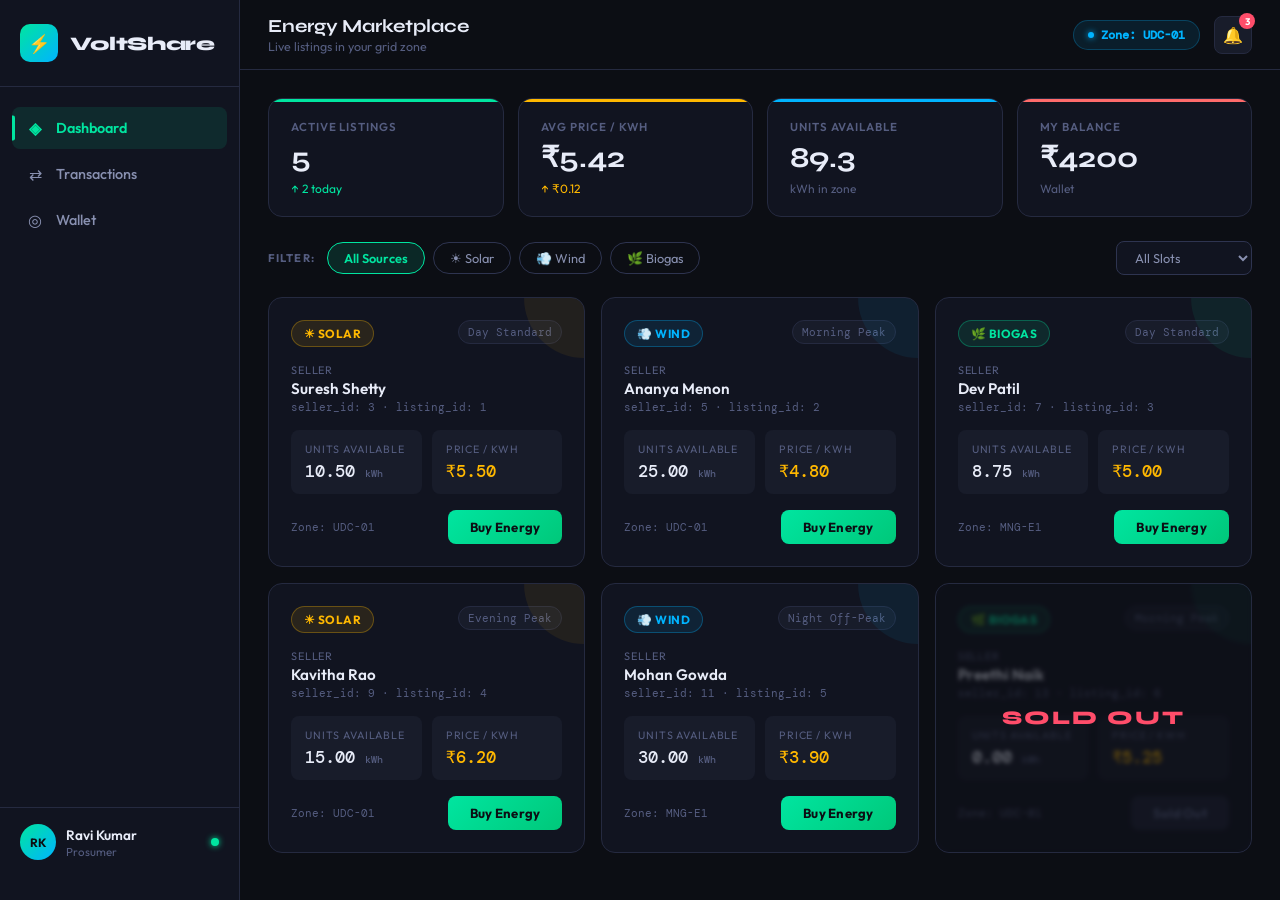
==== index.html @ 27efc0b1 "Add files via upload" ====
<!DOCTYPE html>
<html lang="en">
<head>
  <meta charset="UTF-8" />
  <meta name="viewport" content="width=device-width, initial-scale=1.0"/>
  <title>VoltShare — P2P Energy Trading</title>
  <link rel="stylesheet" href="style.css"/>
  <link rel="preconnect" href="https://fonts.googleapis.com">
  <link href="https://fonts.googleapis.com/css2?family=Syne:wght@400;600;700;800&family=DM+Mono:wght@400;500&family=Outfit:wght@300;400;500;600&display=swap" rel="stylesheet">
</head>
<body>

  <!-- ░░ SIDEBAR ░░ -->
  <aside class="sidebar" id="sidebar">
    <div class="sidebar-brand">
      <div class="brand-icon">⚡</div>
      <span class="brand-name">VoltShare</span>
    </div>

    <nav class="sidebar-nav">
      <a href="#" class="nav-item active" data-page="dashboard">
        <span class="nav-icon">◈</span>
        <span>Dashboard</span>
      </a>
      <a href="#" class="nav-item" data-page="transactions">
        <span class="nav-icon">⇄</span>
        <span>Transactions</span>
      </a>
      <a href="#" class="nav-item" data-page="wallet">
        <span class="nav-icon">◎</span>
        <span>Wallet</span>
      </a>
    </nav>

    <div class="sidebar-user">
      <div class="user-avatar">RK</div>
      <div class="user-info">
        <div class="user-name">Ravi Kumar</div>
        <div class="user-role">Prosumer</div>
      </div>
      <div class="user-status-dot"></div>
    </div>
  </aside>

  <!-- ░░ MAIN ░░ -->
  <main class="main-content">

    <!-- ── TOPBAR ── -->
    <header class="topbar">
      <div class="topbar-left">
        <span class="page-title" id="page-title">Energy Marketplace</span>
        <span class="page-sub" id="page-sub">Live listings in your grid zone</span>
      </div>
      <div class="topbar-right">
        <div class="zone-badge">
          <span class="zone-dot"></span>
          Zone: UDC-01
        </div>
        <div class="notif-btn" id="notifBtn">
          <span>🔔</span>
          <span class="notif-count">3</span>
        </div>
      </div>
    </header>

    <!-- ══════════════════════════════════ -->
    <!-- PAGE: DASHBOARD                   -->
    <!-- ══════════════════════════════════ -->
    <section class="page active" id="page-dashboard">

      <!-- Stats Row -->
      <div class="stats-row">
        <div class="stat-card" style="--accent:#00e5a0">
          <div class="stat-label">Active Listings</div>
          <div class="stat-value" id="stat-listings">6</div>
          <div class="stat-trend up">↑ 2 today</div>
        </div>
        <div class="stat-card" style="--accent:#ffb800">
          <div class="stat-label">Avg Price / kWh</div>
          <div class="stat-value">₹5.42</div>
          <div class="stat-trend up">↑ ₹0.12</div>
        </div>
        <div class="stat-card" style="--accent:#00b4ff">
          <div class="stat-label">Units Available</div>
          <div class="stat-value" id="stat-units">0</div>
          <div class="stat-trend">kWh in zone</div>
        </div>
        <div class="stat-card" style="--accent:#ff6b6b">
          <div class="stat-label">My Balance</div>
          <div class="stat-value">₹4,200</div>
          <div class="stat-trend">Wallet</div>
        </div>
      </div>

      <!-- Filter Bar -->
      <div class="filter-bar">
        <div class="filter-label">FILTER:</div>
        <button class="filter-btn active" data-filter="all">All Sources</button>
        <button class="filter-btn" data-filter="solar">☀ Solar</button>
        <button class="filter-btn" data-filter="wind">💨 Wind</button>
        <button class="filter-btn" data-filter="biogas">🌿 Biogas</button>
        <div class="filter-sep"></div>
        <select class="filter-select" id="slotFilter">
          <option value="all">All Slots</option>
          <option value="Morning Peak">Morning Peak</option>
          <option value="Day Standard">Day Standard</option>
          <option value="Evening Peak">Evening Peak</option>
          <option value="Night Off-Peak">Night Off-Peak</option>
        </select>
      </div>

      <!-- Listings Grid -->
      <div class="listings-grid" id="listingsGrid">
        <!-- Populated by JS -->
      </div>

    </section>

    <!-- ══════════════════════════════════ -->
    <!-- PAGE: TRANSACTIONS                -->
    <!-- ══════════════════════════════════ -->
    <section class="page" id="page-transactions">

      <div class="tx-summary-row">
        <div class="tx-summary-card green">
          <div class="tx-s-label">Total Purchased</div>
          <div class="tx-s-value">₹2,840</div>
        </div>
        <div class="tx-summary-card blue">
          <div class="tx-s-label">Total Sold</div>
          <div class="tx-s-value">₹1,560</div>
        </div>
        <div class="tx-summary-card orange">
          <div class="tx-s-label">Trades This Month</div>
          <div class="tx-s-value">14</div>
        </div>
      </div>

      <div class="table-header-row">
        <h2 class="section-title">Transaction History</h2>
        <button class="export-btn" onclick="exportCSV()">↓ Export CSV</button>
      </div>

      <div class="table-wrapper">
        <table class="tx-table" id="txTable">
          <thead>
            <tr>
              <th>Tx ID</th>
              <th>Buyer</th>
              <th>Seller</th>
              <th>Units (kWh)</th>
              <th>Amount (₹)</th>
              <th>Platform Fee</th>
              <th>Status</th>
              <th>Date</th>
            </tr>
          </thead>
          <tbody id="txBody">
            <!-- JS populated -->
          </tbody>
        </table>
      </div>

    </section>

    <!-- ══════════════════════════════════ -->
    <!-- PAGE: WALLET                      -->
    <!-- ══════════════════════════════════ -->
    <section class="page" id="page-wallet">

      <div class="wallet-layout">

        <!-- Left: Balance Card -->
        <div class="wallet-left">
          <div class="wallet-card">
            <div class="wallet-card-label">WALLET BALANCE</div>
            <div class="wallet-balance" id="walletBalance">₹4,200.00</div>
            <div class="wallet-currency">Indian Rupee · INR</div>
            <div class="wallet-id">Wallet #W-1001 · user_id: 1</div>
            <div class="wallet-actions">
              <button class="wallet-btn primary" onclick="openRecharge()">+ Add Money</button>
              <button class="wallet-btn secondary" onclick="showWithdraw()">↑ Withdraw</button>
            </div>
          </div>

          <div class="wallet-stats-mini">
            <div class="wstat">
              <div class="wstat-label">Total Spent</div>
              <div class="wstat-val red">- ₹2,840</div>
            </div>
            <div class="wstat">
              <div class="wstat-label">Total Earned</div>
              <div class="wstat-val green">+ ₹1,560</div>
            </div>
            <div class="wstat">
              <div class="wstat-label">Refunds</div>
              <div class="wstat-val">+ ₹120</div>
            </div>
          </div>
        </div>

        <!-- Right: Recharge History -->
        <div class="wallet-right">
          <h2 class="section-title">Recharge History</h2>
          <div class="recharge-list" id="rechargeList">
            <!-- JS populated -->
          </div>
        </div>

      </div>

    </section>

  </main>

  <!-- ░░ MODAL: BUY ENERGY ░░ -->
  <div class="modal-overlay" id="buyModal">
    <div class="modal-box">
      <div class="modal-header">
        <span class="modal-title">Confirm Purchase</span>
        <button class="modal-close" onclick="closeModal('buyModal')">✕</button>
      </div>
      <div class="modal-body" id="modalBody">
        <!-- JS populated -->
      </div>
      <div class="modal-footer">
        <button class="modal-btn cancel" onclick="closeModal('buyModal')">Cancel</button>
        <button class="modal-btn confirm" id="confirmBuyBtn">Confirm Buy</button>
      </div>
    </div>
  </div>

  <!-- ░░ MODAL: RECHARGE ░░ -->
  <div class="modal-overlay" id="rechargeModal">
    <div class="modal-box">
      <div class="modal-header">
        <span class="modal-title">Add Money to Wallet</span>
        <button class="modal-close" onclick="closeModal('rechargeModal')">✕</button>
      </div>
      <div class="modal-body">
        <div class="form-group">
          <label class="form-label">Amount (₹)</label>
          <input type="number" class="form-input" id="rechargeAmount" placeholder="e.g. 500" min="50" max="50000"/>
        </div>
        <div class="form-group">
          <label class="form-label">Payment Method</label>
          <div class="method-options">
            <label class="method-opt active">
              <input type="radio" name="method" value="upi" checked> UPI
            </label>
            <label class="method-opt">
              <input type="radio" name="method" value="card"> Card
            </label>
            <label class="method-opt">
              <input type="radio" name="method" value="netbanking"> Net Banking
            </label>
          </div>
        </div>
        <div class="quick-amounts">
          <span class="quick-label">Quick:</span>
          <button class="qa-btn" onclick="setAmount(200)">₹200</button>
          <button class="qa-btn" onclick="setAmount(500)">₹500</button>
          <button class="qa-btn" onclick="setAmount(1000)">₹1000</button>
          <button class="qa-btn" onclick="setAmount(2000)">₹2000</button>
        </div>
      </div>
      <div class="modal-footer">
        <button class="modal-btn cancel" onclick="closeModal('rechargeModal')">Cancel</button>
        <button class="modal-btn confirm" onclick="processRecharge()">Add Money</button>
      </div>
    </div>
  </div>

  <!-- ░░ TOAST ░░ -->
  <div class="toast" id="toast"></div>

  <script src="script.js"></script>
</body>
</html>
---- style.css ----
/* ═══════════════════════════════════════════════════
   VOLTSHARE — P2P ENERGY TRADING
   Aesthetic: Industrial-Tech Dark with Electric Accents
   Fonts: Syne (headings) · Outfit (body) · DM Mono (data)
═══════════════════════════════════════════════════ */

/* ── Reset & Variables ──────────────────────────── */
*, *::before, *::after { margin: 0; padding: 0; box-sizing: border-box; }

:root {
  --bg:         #0c0e14;
  --bg2:        #111420;
  --bg3:        #181c2a;
  --bg4:        #1e2235;
  --border:     #252a40;
  --border2:    #2e3450;

  --text:       #e8ecf8;
  --text2:      #8890b0;
  --text3:      #555d80;

  --accent:     #00e5a0;
  --accent2:    #00b4ff;
  --accent3:    #ffb800;
  --red:        #ff4d6a;
  --green:      #00e5a0;
  --orange:     #ffb800;
  --blue:       #00b4ff;

  --sidebar-w:  240px;
  --topbar-h:   70px;
  --radius:     14px;
  --radius-sm:  8px;
  --shadow:     0 4px 24px rgba(0,0,0,0.4);
  --shadow-lg:  0 12px 48px rgba(0,0,0,0.6);

  --font-head:  'Syne', sans-serif;
  --font-body:  'Outfit', sans-serif;
  --font-mono:  'DM Mono', monospace;
}

html { font-size: 16px; }
body {
  background: var(--bg);
  color: var(--text);
  font-family: var(--font-body);
  display: flex;
  min-height: 100vh;
  overflow-x: hidden;
}

/* ── Scrollbar ───────────────────────────────────── */
::-webkit-scrollbar { width: 6px; }
::-webkit-scrollbar-track { background: var(--bg2); }
::-webkit-scrollbar-thumb { background: var(--border2); border-radius: 99px; }

/* ══════════════════════════════════════════════════
   SIDEBAR
══════════════════════════════════════════════════ */
.sidebar {
  width: var(--sidebar-w);
  min-height: 100vh;
  background: var(--bg2);
  border-right: 1px solid var(--border);
  display: flex;
  flex-direction: column;
  padding: 24px 0;
  position: fixed;
  left: 0; top: 0;
  z-index: 100;
  transition: transform .3s ease;
}

.sidebar-brand {
  display: flex;
  align-items: center;
  gap: 12px;
  padding: 0 20px 24px;
  border-bottom: 1px solid var(--border);
}
.brand-icon {
  width: 38px; height: 38px;
  background: linear-gradient(135deg, #00e5a0, #00b4ff);
  border-radius: 10px;
  display: flex; align-items: center; justify-content: center;
  font-size: 18px;
}
.brand-name {
  font-family: var(--font-head);
  font-weight: 800;
  font-size: 1.2rem;
  letter-spacing: -0.02em;
  color: var(--text);
}

.sidebar-nav {
  flex: 1;
  padding: 20px 12px;
  display: flex;
  flex-direction: column;
  gap: 4px;
}

.nav-item {
  display: flex;
  align-items: center;
  gap: 12px;
  padding: 11px 14px;
  border-radius: var(--radius-sm);
  color: var(--text2);
  text-decoration: none;
  font-size: 0.9rem;
  font-weight: 500;
  transition: all .2s ease;
  position: relative;
}
.nav-item:hover {
  background: var(--bg3);
  color: var(--text);
}
.nav-item.active {
  background: rgba(0,229,160,0.1);
  color: var(--accent);
  font-weight: 600;
}
.nav-item.active::before {
  content: '';
  position: absolute;
  left: 0; top: 50%;
  transform: translateY(-50%);
  width: 3px; height: 60%;
  background: var(--accent);
  border-radius: 0 2px 2px 0;
}
.nav-icon { font-size: 1rem; width: 18px; text-align: center; }

.sidebar-user {
  display: flex;
  align-items: center;
  gap: 10px;
  padding: 16px 20px;
  border-top: 1px solid var(--border);
  margin-top: auto;
  position: relative;
}
.user-avatar {
  width: 36px; height: 36px;
  background: linear-gradient(135deg, #00e5a0, #00b4ff);
  border-radius: 50%;
  display: flex; align-items: center; justify-content: center;
  font-size: 0.75rem;
  font-weight: 700;
  color: #0c0e14;
  flex-shrink: 0;
}
.user-name { font-size: 0.85rem; font-weight: 600; }
.user-role { font-size: 0.72rem; color: var(--text3); }
.user-status-dot {
  width: 8px; height: 8px;
  background: var(--accent);
  border-radius: 50%;
  position: absolute;
  right: 20px;
  box-shadow: 0 0 6px var(--accent);
  animation: pulse 2s infinite;
}
@keyframes pulse {
  0%,100% { opacity: 1; }
  50% { opacity: 0.5; }
}

/* ══════════════════════════════════════════════════
   MAIN CONTENT
══════════════════════════════════════════════════ */
.main-content {
  margin-left: var(--sidebar-w);
  flex: 1;
  display: flex;
  flex-direction: column;
  min-height: 100vh;
  overflow: hidden;
}

/* ── Topbar ───────────────────────────────────────── */
.topbar {
  height: var(--topbar-h);
  display: flex;
  align-items: center;
  justify-content: space-between;
  padding: 0 28px;
  border-bottom: 1px solid var(--border);
  background: var(--bg);
  position: sticky;
  top: 0;
  z-index: 50;
}
.topbar-left { display: flex; flex-direction: column; gap: 2px; }
.page-title {
  font-family: var(--font-head);
  font-size: 1.15rem;
  font-weight: 700;
  color: var(--text);
}
.page-sub { font-size: 0.78rem; color: var(--text3); }

.topbar-right { display: flex; align-items: center; gap: 14px; }

.zone-badge {
  display: flex; align-items: center; gap: 7px;
  background: rgba(0,180,255,0.1);
  border: 1px solid rgba(0,180,255,0.25);
  color: var(--blue);
  padding: 6px 14px;
  border-radius: 99px;
  font-size: 0.78rem;
  font-weight: 600;
  font-family: var(--font-mono);
}
.zone-dot {
  width: 6px; height: 6px;
  border-radius: 50%;
  background: var(--blue);
  box-shadow: 0 0 6px var(--blue);
}
.notif-btn {
  position: relative;
  width: 38px; height: 38px;
  background: var(--bg3);
  border: 1px solid var(--border);
  border-radius: var(--radius-sm);
  display: flex; align-items: center; justify-content: center;
  cursor: pointer;
  font-size: 1rem;
  transition: background .2s;
}
.notif-btn:hover { background: var(--bg4); }
.notif-count {
  position: absolute;
  top: -4px; right: -4px;
  width: 16px; height: 16px;
  background: var(--red);
  border-radius: 50%;
  font-size: 0.6rem;
  display: flex; align-items: center; justify-content: center;
  font-weight: 700;
  color: white;
}

/* ── Pages ───────────────────────────────────────── */
.page { display: none; padding: 28px; animation: fadeUp .35s ease; }
.page.active { display: block; }

@keyframes fadeUp {
  from { opacity: 0; transform: translateY(16px); }
  to   { opacity: 1; transform: translateY(0); }
}

/* ══════════════════════════════════════════════════
   DASHBOARD PAGE
══════════════════════════════════════════════════ */

/* ── Stats Row ──────────────────────────────────── */
.stats-row {
  display: grid;
  grid-template-columns: repeat(4, 1fr);
  gap: 14px;
  margin-bottom: 24px;
}
.stat-card {
  background: var(--bg2);
  border: 1px solid var(--border);
  border-radius: var(--radius);
  padding: 20px 22px;
  position: relative;
  overflow: hidden;
  transition: transform .2s, border-color .2s;
}
.stat-card:hover { transform: translateY(-2px); border-color: var(--accent); }
.stat-card::before {
  content: '';
  position: absolute;
  top: 0; left: 0;
  width: 100%; height: 3px;
  background: var(--accent);
}
.stat-label {
  font-size: 0.72rem;
  font-weight: 600;
  letter-spacing: 0.08em;
  text-transform: uppercase;
  color: var(--text3);
  margin-bottom: 10px;
}
.stat-value {
  font-family: var(--font-head);
  font-size: 1.8rem;
  font-weight: 700;
  color: var(--text);
  line-height: 1;
  margin-bottom: 8px;
}
.stat-trend {
  font-size: 0.75rem;
  color: var(--text3);
}
.stat-trend.up { color: var(--accent); }

/* ── Filter Bar ─────────────────────────────────── */
.filter-bar {
  display: flex;
  align-items: center;
  gap: 8px;
  margin-bottom: 22px;
  flex-wrap: wrap;
}
.filter-label {
  font-size: 0.7rem;
  font-weight: 700;
  letter-spacing: 0.1em;
  color: var(--text3);
  margin-right: 4px;
}
.filter-btn {
  padding: 7px 16px;
  border-radius: 99px;
  border: 1px solid var(--border2);
  background: transparent;
  color: var(--text2);
  font-size: 0.8rem;
  font-family: var(--font-body);
  cursor: pointer;
  transition: all .2s;
}
.filter-btn:hover { border-color: var(--accent); color: var(--accent); }
.filter-btn.active {
  background: rgba(0,229,160,0.12);
  border-color: var(--accent);
  color: var(--accent);
  font-weight: 600;
}
.filter-sep { flex: 1; }
.filter-select {
  padding: 7px 14px;
  border-radius: var(--radius-sm);
  border: 1px solid var(--border2);
  background: var(--bg2);
  color: var(--text2);
  font-size: 0.8rem;
  font-family: var(--font-body);
  cursor: pointer;
  outline: none;
}
.filter-select:focus { border-color: var(--accent2); }

/* ── Listings Grid ──────────────────────────────── */
.listings-grid {
  display: grid;
  grid-template-columns: repeat(auto-fill, minmax(300px, 1fr));
  gap: 16px;
}

.listing-card {
  background: var(--bg2);
  border: 1px solid var(--border);
  border-radius: var(--radius);
  padding: 22px;
  position: relative;
  overflow: hidden;
  display: flex;
  flex-direction: column;
  gap: 16px;
  transition: all .25s ease;
  animation: fadeUp .4s ease both;
}
.listing-card:hover {
  border-color: var(--border2);
  transform: translateY(-3px);
  box-shadow: var(--shadow);
}

.card-glow {
  position: absolute;
  top: -60px; right: -60px;
  width: 120px; height: 120px;
  border-radius: 50%;
  opacity: 0.07;
  pointer-events: none;
}

.card-top {
  display: flex;
  align-items: flex-start;
  justify-content: space-between;
}
.source-badge {
  display: flex;
  align-items: center;
  gap: 7px;
  padding: 5px 12px;
  border-radius: 99px;
  font-size: 0.74rem;
  font-weight: 700;
  letter-spacing: 0.04em;
  border: 1px solid;
}
.source-badge.solar  { background: rgba(255,184,0,.1);  border-color: rgba(255,184,0,.3);  color: var(--orange); }
.source-badge.wind   { background: rgba(0,180,255,.1);  border-color: rgba(0,180,255,.3);  color: var(--blue); }
.source-badge.biogas { background: rgba(0,229,160,.1);  border-color: rgba(0,229,160,.3);  color: var(--accent); }

.slot-badge {
  font-size: 0.68rem;
  color: var(--text3);
  background: var(--bg3);
  border: 1px solid var(--border);
  padding: 4px 9px;
  border-radius: 99px;
  font-family: var(--font-mono);
}

.card-seller {
  display: flex;
  flex-direction: column;
  gap: 2px;
}
.seller-label {
  font-size: 0.68rem;
  text-transform: uppercase;
  letter-spacing: 0.08em;
  color: var(--text3);
}
.seller-name {
  font-size: 0.95rem;
  font-weight: 600;
  color: var(--text);
}
.seller-id {
  font-family: var(--font-mono);
  font-size: 0.7rem;
  color: var(--text3);
}

.card-stats {
  display: grid;
  grid-template-columns: 1fr 1fr;
  gap: 10px;
}
.cstat {
  background: var(--bg3);
  border-radius: var(--radius-sm);
  padding: 12px 14px;
}
.cstat-label {
  font-size: 0.67rem;
  text-transform: uppercase;
  letter-spacing: 0.08em;
  color: var(--text3);
  margin-bottom: 4px;
}
.cstat-val {
  font-family: var(--font-mono);
  font-size: 1.05rem;
  font-weight: 500;
  color: var(--text);
}
.cstat-val.price { color: var(--accent3); }

.card-footer {
  display: flex;
  align-items: center;
  justify-content: space-between;
}
.listing-zone {
  font-family: var(--font-mono);
  font-size: 0.7rem;
  color: var(--text3);
}
.buy-btn {
  padding: 9px 22px;
  border-radius: var(--radius-sm);
  background: linear-gradient(135deg, #00e5a0, #00c87a);
  color: #0c0e14;
  font-weight: 700;
  font-size: 0.82rem;
  font-family: var(--font-body);
  border: none;
  cursor: pointer;
  transition: all .2s ease;
  letter-spacing: 0.02em;
}
.buy-btn:hover {
  transform: scale(1.04);
  box-shadow: 0 4px 20px rgba(0,229,160,0.4);
}
.buy-btn:disabled {
  background: var(--bg4);
  color: var(--text3);
  cursor: not-allowed;
  transform: none;
  box-shadow: none;
}

.sold-overlay {
  position: absolute;
  inset: 0;
  background: rgba(12,14,20,0.6);
  display: flex; align-items: center; justify-content: center;
  border-radius: var(--radius);
  font-family: var(--font-head);
  font-size: 1.2rem;
  font-weight: 800;
  color: var(--red);
  letter-spacing: 0.1em;
  backdrop-filter: blur(2px);
}

/* ══════════════════════════════════════════════════
   TRANSACTIONS PAGE
══════════════════════════════════════════════════ */
.tx-summary-row {
  display: grid;
  grid-template-columns: repeat(3, 1fr);
  gap: 14px;
  margin-bottom: 26px;
}
.tx-summary-card {
  background: var(--bg2);
  border: 1px solid var(--border);
  border-radius: var(--radius);
  padding: 20px 22px;
  text-align: center;
}
.tx-summary-card.green { border-top: 3px solid var(--green); }
.tx-summary-card.blue  { border-top: 3px solid var(--blue);  }
.tx-summary-card.orange{ border-top: 3px solid var(--orange); }
.tx-s-label { font-size: 0.75rem; color: var(--text3); text-transform: uppercase; letter-spacing: 0.07em; margin-bottom: 8px; }
.tx-s-value { font-family: var(--font-head); font-size: 1.6rem; font-weight: 700; }

.table-header-row {
  display: flex;
  align-items: center;
  justify-content: space-between;
  margin-bottom: 14px;
}
.section-title {
  font-family: var(--font-head);
  font-size: 1.05rem;
  font-weight: 700;
  color: var(--text);
}
.export-btn {
  padding: 8px 18px;
  background: var(--bg3);
  border: 1px solid var(--border2);
  color: var(--text2);
  font-family: var(--font-body);
  font-size: 0.8rem;
  border-radius: var(--radius-sm);
  cursor: pointer;
  transition: all .2s;
}
.export-btn:hover { border-color: var(--accent2); color: var(--accent2); }

.table-wrapper {
  background: var(--bg2);
  border: 1px solid var(--border);
  border-radius: var(--radius);
  overflow: auto;
}
.tx-table {
  width: 100%;
  border-collapse: collapse;
  font-size: 0.82rem;
}
.tx-table thead { background: var(--bg3); }
.tx-table th {
  padding: 14px 18px;
  text-align: left;
  font-size: 0.68rem;
  font-weight: 700;
  letter-spacing: 0.08em;
  text-transform: uppercase;
  color: var(--text3);
  border-bottom: 1px solid var(--border);
  white-space: nowrap;
}
.tx-table td {
  padding: 13px 18px;
  border-bottom: 1px solid var(--border);
  color: var(--text2);
  font-family: var(--font-mono);
  font-size: 0.78rem;
}
.tx-table tr:last-child td { border-bottom: none; }
.tx-table tr:hover td { background: var(--bg3); }

.tx-id { color: var(--text3); }
.tx-buyer { color: var(--text); font-weight: 500; font-family: var(--font-body); font-size: 0.82rem; }
.tx-seller { color: var(--text2); font-family: var(--font-body); font-size: 0.82rem; }
.tx-amount { color: var(--text); font-weight: 600; }
.tx-fee { color: var(--orange); }

.status-chip {
  display: inline-block;
  padding: 3px 10px;
  border-radius: 99px;
  font-size: 0.68rem;
  font-weight: 700;
  letter-spacing: 0.05em;
  text-transform: uppercase;
  font-family: var(--font-body);
}
.status-completed { background: rgba(0,229,160,.12); color: var(--green); }
.status-pending   { background: rgba(255,184,0,.12);  color: var(--orange); }
.status-failed    { background: rgba(255,77,106,.12); color: var(--red); }

/* ══════════════════════════════════════════════════
   WALLET PAGE
══════════════════════════════════════════════════ */
.wallet-layout {
  display: grid;
  grid-template-columns: 380px 1fr;
  gap: 22px;
  align-items: start;
}
.wallet-card {
  background: linear-gradient(135deg, #111d30 0%, #0e1c1c 100%);
  border: 1px solid rgba(0,229,160,0.2);
  border-radius: 20px;
  padding: 30px;
  margin-bottom: 14px;
  position: relative;
  overflow: hidden;
}
.wallet-card::before {
  content: '⚡';
  position: absolute;
  right: -10px; bottom: -20px;
  font-size: 8rem;
  opacity: 0.04;
}
.wallet-card-label {
  font-size: 0.68rem;
  letter-spacing: 0.15em;
  text-transform: uppercase;
  color: rgba(0,229,160,0.7);
  margin-bottom: 12px;
}
.wallet-balance {
  font-family: var(--font-head);
  font-size: 2.8rem;
  font-weight: 800;
  color: var(--text);
  line-height: 1;
  margin-bottom: 8px;
}
.wallet-currency {
  font-size: 0.8rem;
  color: var(--text3);
  margin-bottom: 6px;
}
.wallet-id {
  font-family: var(--font-mono);
  font-size: 0.68rem;
  color: var(--text3);
  margin-bottom: 24px;
}
.wallet-actions { display: flex; gap: 10px; }
.wallet-btn {
  flex: 1;
  padding: 10px;
  border-radius: var(--radius-sm);
  font-family: var(--font-body);
  font-size: 0.85rem;
  font-weight: 600;
  cursor: pointer;
  transition: all .2s;
  border: none;
}
.wallet-btn.primary {
  background: var(--accent);
  color: #0c0e14;
}
.wallet-btn.primary:hover { opacity: 0.9; transform: scale(1.02); }
.wallet-btn.secondary {
  background: transparent;
  border: 1px solid var(--border2);
  color: var(--text2);
}
.wallet-btn.secondary:hover { border-color: var(--accent2); color: var(--accent2); }

.wallet-stats-mini {
  background: var(--bg2);
  border: 1px solid var(--border);
  border-radius: var(--radius);
  overflow: hidden;
}
.wstat {
  display: flex;
  align-items: center;
  justify-content: space-between;
  padding: 14px 18px;
  border-bottom: 1px solid var(--border);
}
.wstat:last-child { border-bottom: none; }
.wstat-label { font-size: 0.8rem; color: var(--text3); }
.wstat-val { font-family: var(--font-mono); font-size: 0.9rem; font-weight: 500; }
.wstat-val.red   { color: var(--red); }
.wstat-val.green { color: var(--green); }

.recharge-list {
  background: var(--bg2);
  border: 1px solid var(--border);
  border-radius: var(--radius);
  overflow: hidden;
}
.recharge-item {
  display: flex;
  align-items: center;
  gap: 14px;
  padding: 16px 20px;
  border-bottom: 1px solid var(--border);
  transition: background .15s;
}
.recharge-item:last-child { border-bottom: none; }
.recharge-item:hover { background: var(--bg3); }

.ri-icon {
  width: 38px; height: 38px;
  border-radius: 10px;
  display: flex; align-items: center; justify-content: center;
  font-size: 1rem;
  flex-shrink: 0;
}
.ri-icon.success { background: rgba(0,229,160,.12); }
.ri-icon.fail    { background: rgba(255,77,106,.12); }
.ri-icon.pending { background: rgba(255,184,0,.12); }

.ri-body { flex: 1; }
.ri-method { font-size: 0.85rem; font-weight: 600; color: var(--text); }
.ri-date   { font-size: 0.72rem; color: var(--text3); font-family: var(--font-mono); margin-top: 2px; }
.ri-ref    { font-family: var(--font-mono); font-size: 0.68rem; color: var(--text3); }

.ri-right { text-align: right; }
.ri-amount { font-family: var(--font-mono); font-size: 0.9rem; font-weight: 600; color: var(--green); }
.ri-status { font-size: 0.68rem; margin-top: 2px; }

/* ══════════════════════════════════════════════════
   MODALS
══════════════════════════════════════════════════ */
.modal-overlay {
  position: fixed;
  inset: 0;
  background: rgba(0,0,0,0.7);
  backdrop-filter: blur(4px);
  z-index: 1000;
  display: none;
  align-items: center;
  justify-content: center;
  animation: fadeIn .2s ease;
}
.modal-overlay.show { display: flex; }
@keyframes fadeIn { from { opacity: 0; } to { opacity: 1; } }

.modal-box {
  background: var(--bg2);
  border: 1px solid var(--border2);
  border-radius: 18px;
  width: 100%;
  max-width: 440px;
  overflow: hidden;
  animation: slideUp .25s ease;
  box-shadow: var(--shadow-lg);
}
@keyframes slideUp {
  from { transform: translateY(30px); opacity: 0; }
  to   { transform: translateY(0);    opacity: 1; }
}

.modal-header {
  display: flex;
  align-items: center;
  justify-content: space-between;
  padding: 20px 24px;
  border-bottom: 1px solid var(--border);
}
.modal-title {
  font-family: var(--font-head);
  font-size: 1rem;
  font-weight: 700;
}
.modal-close {
  width: 30px; height: 30px;
  background: var(--bg3);
  border: 1px solid var(--border);
  border-radius: 8px;
  color: var(--text2);
  cursor: pointer;
  font-size: 0.9rem;
  display: flex; align-items: center; justify-content: center;
  transition: all .2s;
}
.modal-close:hover { background: var(--bg4); color: var(--text); }

.modal-body { padding: 24px; display: flex; flex-direction: column; gap: 16px; }

.modal-row {
  display: flex;
  justify-content: space-between;
  align-items: center;
  padding: 12px 16px;
  background: var(--bg3);
  border-radius: var(--radius-sm);
}
.modal-row-label { font-size: 0.8rem; color: var(--text3); }
.modal-row-val   { font-family: var(--font-mono); font-size: 0.85rem; font-weight: 500; color: var(--text); }
.modal-row-val.highlight { color: var(--accent3); font-size: 1rem; }
.modal-row-val.green { color: var(--green); }

.modal-input-row {
  display: flex;
  flex-direction: column;
  gap: 8px;
}
.modal-input-label { font-size: 0.78rem; color: var(--text3); }
.modal-input {
  background: var(--bg3);
  border: 1px solid var(--border2);
  border-radius: var(--radius-sm);
  padding: 10px 14px;
  color: var(--text);
  font-family: var(--font-mono);
  font-size: 0.9rem;
  outline: none;
  transition: border-color .2s;
}
.modal-input:focus { border-color: var(--accent); }

.modal-divider {
  border: none;
  border-top: 1px solid var(--border);
  margin: 4px 0;
}

.modal-footer {
  display: flex;
  gap: 10px;
  padding: 16px 24px;
  border-top: 1px solid var(--border);
}
.modal-btn {
  flex: 1;
  padding: 11px;
  border-radius: var(--radius-sm);
  font-family: var(--font-body);
  font-size: 0.85rem;
  font-weight: 600;
  cursor: pointer;
  border: none;
  transition: all .2s;
}
.modal-btn.cancel {
  background: var(--bg3);
  border: 1px solid var(--border);
  color: var(--text2);
}
.modal-btn.cancel:hover { border-color: var(--red); color: var(--red); }
.modal-btn.confirm {
  background: linear-gradient(135deg, #00e5a0, #00c87a);
  color: #0c0e14;
}
.modal-btn.confirm:hover { opacity: 0.9; }

/* ── Recharge form ────────────────────────────── */
.form-group { display: flex; flex-direction: column; gap: 8px; }
.form-label { font-size: 0.78rem; color: var(--text3); }
.form-input {
  background: var(--bg3);
  border: 1px solid var(--border2);
  border-radius: var(--radius-sm);
  padding: 11px 14px;
  color: var(--text);
  font-family: var(--font-mono);
  font-size: 0.9rem;
  outline: none;
  transition: border-color .2s;
}
.form-input:focus { border-color: var(--accent); }
.method-options { display: flex; gap: 8px; }
.method-opt {
  flex: 1;
  padding: 9px 12px;
  background: var(--bg3);
  border: 1px solid var(--border2);
  border-radius: var(--radius-sm);
  font-size: 0.8rem;
  color: var(--text2);
  cursor: pointer;
  text-align: center;
  transition: all .2s;
}
.method-opt input { display: none; }
.method-opt:has(input:checked) {
  border-color: var(--accent);
  color: var(--accent);
  background: rgba(0,229,160,.08);
}
.method-opt:hover { border-color: var(--border2); color: var(--text); }
.quick-amounts { display: flex; align-items: center; gap: 8px; flex-wrap: wrap; }
.quick-label { font-size: 0.75rem; color: var(--text3); }
.qa-btn {
  padding: 5px 12px;
  border-radius: 99px;
  border: 1px solid var(--border2);
  background: transparent;
  color: var(--text2);
  font-size: 0.78rem;
  cursor: pointer;
  transition: all .2s;
  font-family: var(--font-mono);
}
.qa-btn:hover { border-color: var(--accent3); color: var(--accent3); }

/* ══════════════════════════════════════════════════
   TOAST
══════════════════════════════════════════════════ */
.toast {
  position: fixed;
  bottom: 28px; right: 28px;
  padding: 14px 22px;
  border-radius: var(--radius);
  font-size: 0.85rem;
  font-weight: 500;
  z-index: 9999;
  opacity: 0;
  transform: translateY(12px);
  transition: all .3s ease;
  pointer-events: none;
  max-width: 340px;
  border-left: 4px solid var(--accent);
  background: var(--bg2);
  border-top: 1px solid var(--border);
  border-right: 1px solid var(--border);
  border-bottom: 1px solid var(--border);
  box-shadow: var(--shadow);
}
.toast.show { opacity: 1; transform: translateY(0); }
.toast.success { border-left-color: var(--green); }
.toast.error   { border-left-color: var(--red); }
.toast.info    { border-left-color: var(--blue); }

/* ══════════════════════════════════════════════════
   EMPTY STATE
══════════════════════════════════════════════════ */
.empty-state {
  grid-column: 1 / -1;
  display: flex;
  flex-direction: column;
  align-items: center;
  justify-content: center;
  padding: 60px 20px;
  color: var(--text3);
  gap: 12px;
}
.empty-icon { font-size: 2.5rem; opacity: 0.4; }
.empty-text { font-size: 0.9rem; }

/* ══════════════════════════════════════════════════
   RESPONSIVE
══════════════════════════════════════════════════ */
@media (max-width: 1100px) {
  .stats-row { grid-template-columns: repeat(2, 1fr); }
  .wallet-layout { grid-template-columns: 1fr; }
}
@media (max-width: 768px) {
  :root { --sidebar-w: 0px; }
  .sidebar { transform: translateX(-240px); }
  .main-content { margin-left: 0; }
  .stats-row { grid-template-columns: 1fr 1fr; }
  .tx-summary-row { grid-template-columns: 1fr; }
  .page { padding: 16px; }
}
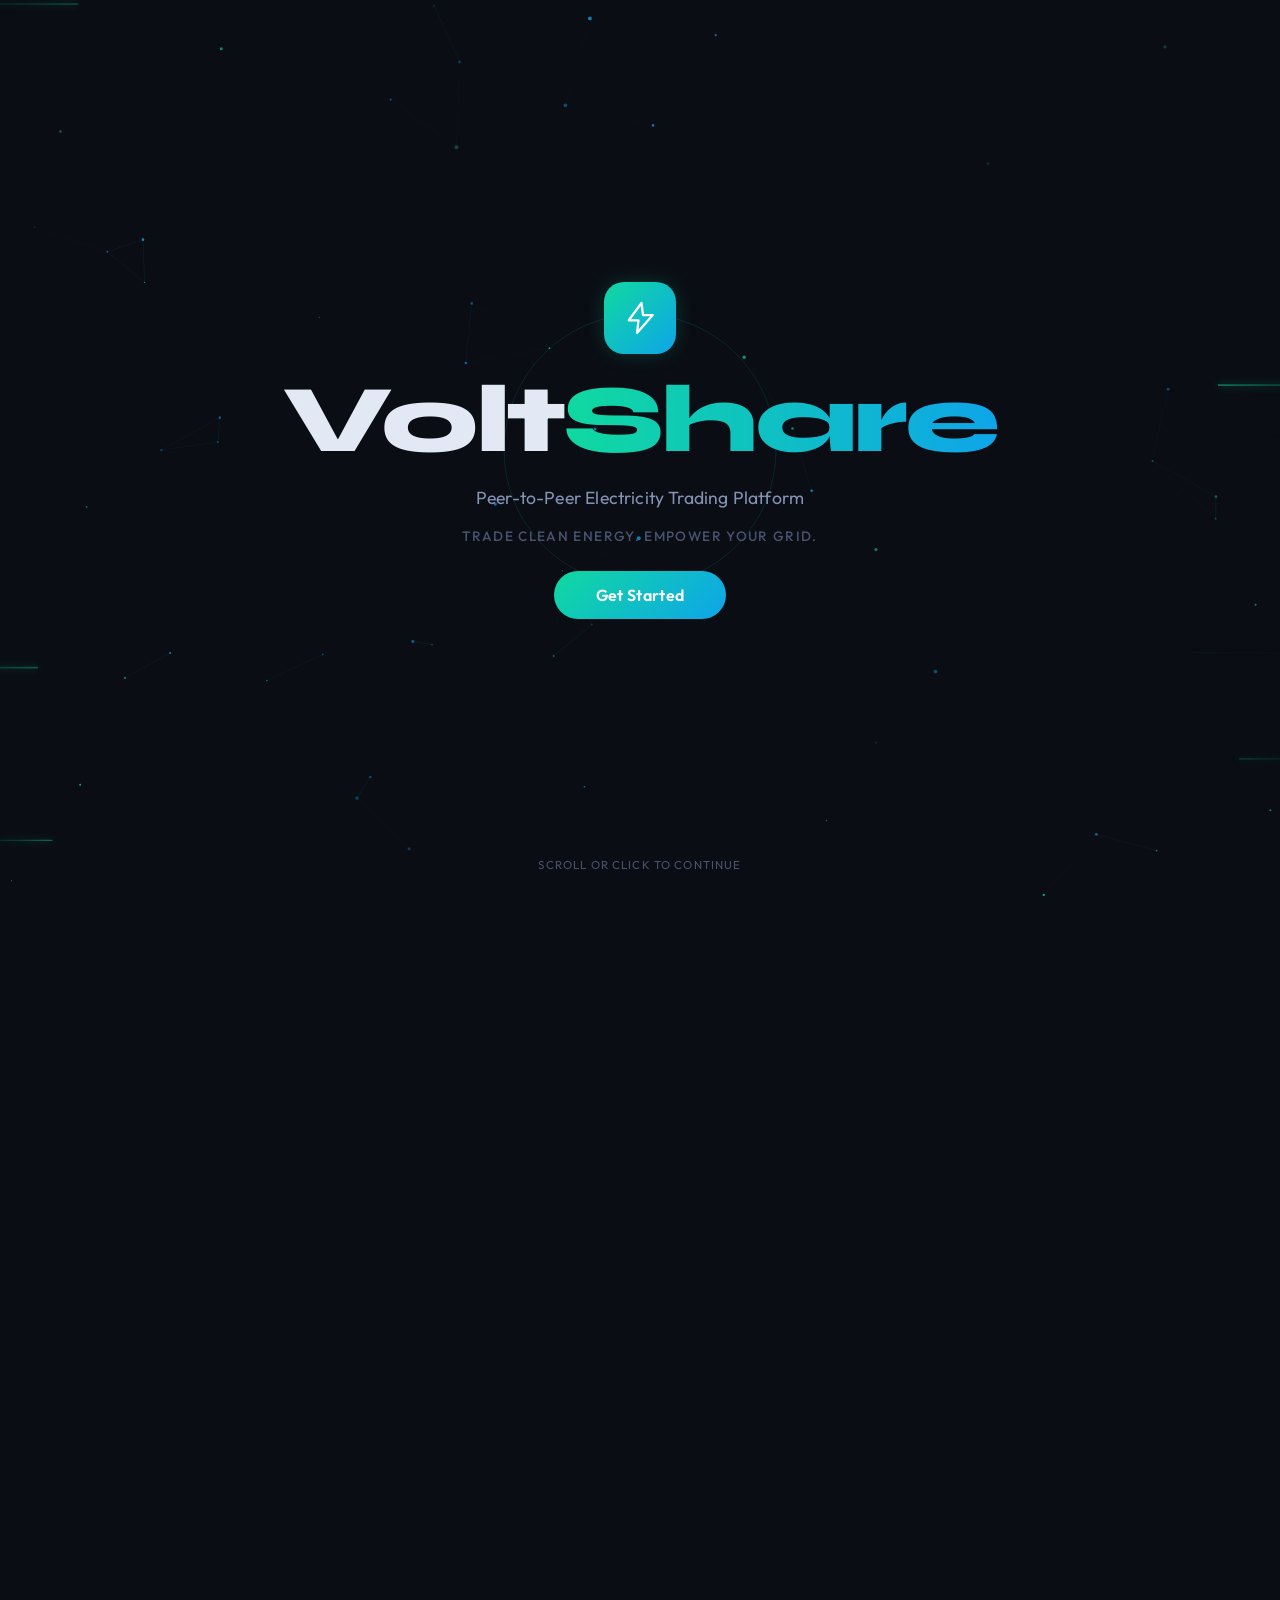
==== commit a389ef6a: "Add files via upload" ====
--- a/index.html
+++ b/index.html
@@ -1,279 +1,479 @@
 <!DOCTYPE html>
 <html lang="en">
 <head>
-  <meta charset="UTF-8" />
+  <meta charset="UTF-8"/>
   <meta name="viewport" content="width=device-width, initial-scale=1.0"/>
   <title>VoltShare — P2P Energy Trading</title>
   <link rel="stylesheet" href="style.css"/>
   <link rel="preconnect" href="https://fonts.googleapis.com">
-  <link href="https://fonts.googleapis.com/css2?family=Syne:wght@400;600;700;800&family=DM+Mono:wght@400;500&family=Outfit:wght@300;400;500;600&display=swap" rel="stylesheet">
+  <link href="https://fonts.googleapis.com/css2?family=Syne:wght@400;600;700;800&family=Outfit:wght@300;400;500;600&family=DM+Mono:wght@400;500&display=swap" rel="stylesheet">
 </head>
 <body>
 
-  <!-- ░░ SIDEBAR ░░ -->
-  <aside class="sidebar" id="sidebar">
+<!-- =====================================================
+     SCREEN 1: LANDING / SPLASH
+===================================================== -->
+<div id="landing-screen" class="screen active">
+  <canvas id="energyCanvas"></canvas>
+
+  <div class="landing-center">
+    <div class="landing-logo-wrap">
+      <div class="bolt-icon">
+        <svg viewBox="0 0 24 24" fill="none" xmlns="http://www.w3.org/2000/svg">
+          <path d="M13 2L4.5 13.5H11L10 22L20.5 10H14L13 2Z" stroke="currentColor" stroke-width="1.5" stroke-linejoin="round"/>
+        </svg>
+      </div>
+    </div>
+    <h1 class="landing-title">
+      <span class="lt-volt">Volt</span><span class="lt-share">Share</span>
+    </h1>
+    <p class="landing-sub">Peer-to-Peer Electricity Trading Platform</p>
+    <div class="landing-tagline">Trade clean energy. Empower your grid.</div>
+    <button class="landing-cta" id="enterBtn">Get Started</button>
+  </div>
+
+  <div class="landing-scroll-hint">scroll or click to continue</div>
+</div>
+
+<!-- =====================================================
+     SCREEN 2: AUTH (Login / Signup)
+===================================================== -->
+<div id="auth-screen" class="screen">
+  <div class="auth-bg">
+    <div class="auth-grid"></div>
+  </div>
+
+  <div class="auth-container">
+    <!-- Left panel -->
+    <div class="auth-left">
+      <div class="auth-brand">
+        <div class="auth-bolt">
+          <svg viewBox="0 0 24 24" fill="none"><path d="M13 2L4.5 13.5H11L10 22L20.5 10H14L13 2Z" stroke="currentColor" stroke-width="1.5" stroke-linejoin="round"/></svg>
+        </div>
+        <span class="auth-brand-name">VoltShare</span>
+      </div>
+      <h2 class="auth-headline">Energy trading,<br>reimagined.</h2>
+      <p class="auth-desc">Connect with local producers and consumers. Buy and sell clean energy directly — no middlemen, fair prices.</p>
+      <div class="auth-features">
+        <div class="auth-feat"><span class="feat-dot"></span>Real-time pricing</div>
+        <div class="auth-feat"><span class="feat-dot"></span>Smart meter integration</div>
+        <div class="auth-feat"><span class="feat-dot"></span>Secure P2P transactions</div>
+      </div>
+    </div>
+
+    <!-- Right panel: form -->
+    <div class="auth-right">
+      <div class="auth-card">
+        <!-- Toggle -->
+        <div class="auth-toggle">
+          <button class="at-btn active" id="loginTabBtn" onclick="showAuthTab('login')">Sign In</button>
+          <button class="at-btn" id="signupTabBtn" onclick="showAuthTab('signup')">Sign Up</button>
+          <div class="at-slider" id="atSlider"></div>
+        </div>
+
+        <!-- LOGIN FORM -->
+        <form class="auth-form active" id="loginForm" onsubmit="handleLogin(event)">
+          <div class="form-group">
+            <label class="form-label">Email Address</label>
+            <input type="email" class="form-input" id="loginEmail" placeholder="you@example.com" required/>
+            <span class="form-err" id="loginEmailErr"></span>
+          </div>
+          <div class="form-group">
+            <label class="form-label">Password</label>
+            <div class="input-wrap">
+              <input type="password" class="form-input" id="loginPassword" placeholder="Enter password" required/>
+              <button type="button" class="eye-btn" onclick="togglePass('loginPassword', this)">
+                <svg viewBox="0 0 24 24" fill="none" stroke="currentColor" stroke-width="1.5"><path d="M1 12s4-8 11-8 11 8 11 8-4 8-11 8-11-8-11-8z"/><circle cx="12" cy="12" r="3"/></svg>
+              </button>
+            </div>
+            <span class="form-err" id="loginPassErr"></span>
+          </div>
+          <button type="submit" class="auth-submit-btn">Sign In</button>
+          <p class="auth-switch">Don't have an account? <a href="#" onclick="showAuthTab('signup')">Sign up</a></p>
+        </form>
+
+        <!-- SIGNUP FORM -->
+        <form class="auth-form" id="signupForm" onsubmit="handleSignup(event)">
+          <div class="form-group">
+            <label class="form-label">Full Name</label>
+            <input type="text" class="form-input" id="signupName" placeholder="Alex Johnson" required/>
+            <span class="form-err" id="signupNameErr"></span>
+          </div>
+          <div class="form-group">
+            <label class="form-label">Email Address</label>
+            <input type="email" class="form-input" id="signupEmail" placeholder="you@example.com" required/>
+            <span class="form-err" id="signupEmailErr"></span>
+          </div>
+          <div class="form-group">
+            <label class="form-label">Role</label>
+            <select class="form-input form-select" id="signupRole">
+              <option value="buyer">Buyer — I want to purchase energy</option>
+              <option value="seller">Seller — I have surplus energy</option>
+              <option value="prosumer">Prosumer — Both buy and sell</option>
+            </select>
+          </div>
+          <div class="form-group">
+            <label class="form-label">Password</label>
+            <div class="input-wrap">
+              <input type="password" class="form-input" id="signupPassword" placeholder="Min 8 characters" required/>
+              <button type="button" class="eye-btn" onclick="togglePass('signupPassword', this)">
+                <svg viewBox="0 0 24 24" fill="none" stroke="currentColor" stroke-width="1.5"><path d="M1 12s4-8 11-8 11 8 11 8-4 8-11 8-11-8-11-8z"/><circle cx="12" cy="12" r="3"/></svg>
+              </button>
+            </div>
+            <div class="pass-strength" id="passStrength">
+              <div class="ps-bar"><div class="ps-fill" id="psFill"></div></div>
+              <span class="ps-label" id="psLabel">Enter password</span>
+            </div>
+            <span class="form-err" id="signupPassErr"></span>
+          </div>
+          <button type="submit" class="auth-submit-btn">Create Account</button>
+          <p class="auth-switch">Already have an account? <a href="#" onclick="showAuthTab('login')">Sign in</a></p>
+        </form>
+      </div>
+    </div>
+  </div>
+</div>
+
+<!-- =====================================================
+     SCREEN 3: MAIN APP DASHBOARD
+===================================================== -->
+<div id="app-screen" class="screen">
+
+  <!-- Sidebar -->
+  <aside class="sidebar">
     <div class="sidebar-brand">
-      <div class="brand-icon">⚡</div>
-      <span class="brand-name">VoltShare</span>
-    </div>
-
+      <div class="sb-bolt">
+        <svg viewBox="0 0 24 24" fill="none"><path d="M13 2L4.5 13.5H11L10 22L20.5 10H14L13 2Z" stroke="currentColor" stroke-width="1.5" stroke-linejoin="round"/></svg>
+      </div>
+      <span class="sb-name">VoltShare</span>
+    </div>
     <nav class="sidebar-nav">
       <a href="#" class="nav-item active" data-page="dashboard">
-        <span class="nav-icon">◈</span>
-        <span>Dashboard</span>
+        <svg class="nav-ico" viewBox="0 0 24 24" fill="none" stroke="currentColor" stroke-width="1.5"><rect x="3" y="3" width="7" height="7" rx="1"/><rect x="14" y="3" width="7" height="7" rx="1"/><rect x="3" y="14" width="7" height="7" rx="1"/><rect x="14" y="14" width="7" height="7" rx="1"/></svg>
+        Dashboard
       </a>
       <a href="#" class="nav-item" data-page="transactions">
-        <span class="nav-icon">⇄</span>
-        <span>Transactions</span>
+        <svg class="nav-ico" viewBox="0 0 24 24" fill="none" stroke="currentColor" stroke-width="1.5"><path d="M7 16V4m0 0L3 8m4-4l4 4M17 8v12m0 0l4-4m-4 4l-4-4"/></svg>
+        Transactions
       </a>
       <a href="#" class="nav-item" data-page="wallet">
-        <span class="nav-icon">◎</span>
-        <span>Wallet</span>
+        <svg class="nav-ico" viewBox="0 0 24 24" fill="none" stroke="currentColor" stroke-width="1.5"><path d="M21 12V7a2 2 0 00-2-2H5a2 2 0 00-2 2v10a2 2 0 002 2h14a2 2 0 002-2v-2"/><path d="M16 12a2 2 0 000 4h5v-4h-5z"/></svg>
+        Wallet
       </a>
     </nav>
-
-    <div class="sidebar-user">
-      <div class="user-avatar">RK</div>
-      <div class="user-info">
-        <div class="user-name">Ravi Kumar</div>
-        <div class="user-role">Prosumer</div>
-      </div>
-      <div class="user-status-dot"></div>
+    <div class="sidebar-footer">
+      <div class="user-pill">
+        <div class="user-av" id="sidebarAv">AJ</div>
+        <div class="user-details">
+          <div class="user-nm" id="sidebarName">Alex Johnson</div>
+          <div class="user-rl" id="sidebarRole">Prosumer</div>
+        </div>
+      </div>
+      <button class="logout-btn" onclick="logout()">
+        <svg viewBox="0 0 24 24" fill="none" stroke="currentColor" stroke-width="1.5" width="16" height="16"><path d="M9 21H5a2 2 0 01-2-2V5a2 2 0 012-2h4M16 17l5-5-5-5M21 12H9"/></svg>
+      </button>
     </div>
   </aside>
 
-  <!-- ░░ MAIN ░░ -->
+  <!-- Main content -->
   <main class="main-content">
 
-    <!-- ── TOPBAR ── -->
+    <!-- Topbar -->
     <header class="topbar">
       <div class="topbar-left">
-        <span class="page-title" id="page-title">Energy Marketplace</span>
-        <span class="page-sub" id="page-sub">Live listings in your grid zone</span>
+        <span class="page-title" id="pageTitle">Dashboard</span>
+        <span class="page-sub" id="pageSub">Welcome back, <span id="topbarName">Alex</span></span>
       </div>
       <div class="topbar-right">
-        <div class="zone-badge">
-          <span class="zone-dot"></span>
-          Zone: UDC-01
-        </div>
-        <div class="notif-btn" id="notifBtn">
-          <span>🔔</span>
-          <span class="notif-count">3</span>
+        <div class="zone-pill">
+          <span class="zone-led"></span>
+          Grid Zone: UDC-01
+        </div>
+        <div class="notif-wrap" id="notifBtn">
+          <svg viewBox="0 0 24 24" fill="none" stroke="currentColor" stroke-width="1.5" width="18" height="18"><path d="M18 8A6 6 0 006 8c0 7-3 9-3 9h18s-3-2-3-9M13.73 21a2 2 0 01-3.46 0"/></svg>
+          <span class="notif-dot"></span>
         </div>
       </div>
     </header>
 
-    <!-- ══════════════════════════════════ -->
-    <!-- PAGE: DASHBOARD                   -->
-    <!-- ══════════════════════════════════ -->
+    <!-- ── PAGE: DASHBOARD ── -->
     <section class="page active" id="page-dashboard">
 
-      <!-- Stats Row -->
-      <div class="stats-row">
-        <div class="stat-card" style="--accent:#00e5a0">
-          <div class="stat-label">Active Listings</div>
-          <div class="stat-value" id="stat-listings">6</div>
-          <div class="stat-trend up">↑ 2 today</div>
-        </div>
-        <div class="stat-card" style="--accent:#ffb800">
-          <div class="stat-label">Avg Price / kWh</div>
-          <div class="stat-value">₹5.42</div>
-          <div class="stat-trend up">↑ ₹0.12</div>
-        </div>
-        <div class="stat-card" style="--accent:#00b4ff">
-          <div class="stat-label">Units Available</div>
-          <div class="stat-value" id="stat-units">0</div>
-          <div class="stat-trend">kWh in zone</div>
-        </div>
-        <div class="stat-card" style="--accent:#ff6b6b">
-          <div class="stat-label">My Balance</div>
-          <div class="stat-value">₹4,200</div>
-          <div class="stat-trend">Wallet</div>
-        </div>
-      </div>
-
-      <!-- Filter Bar -->
-      <div class="filter-bar">
-        <div class="filter-label">FILTER:</div>
-        <button class="filter-btn active" data-filter="all">All Sources</button>
-        <button class="filter-btn" data-filter="solar">☀ Solar</button>
-        <button class="filter-btn" data-filter="wind">💨 Wind</button>
-        <button class="filter-btn" data-filter="biogas">🌿 Biogas</button>
-        <div class="filter-sep"></div>
-        <select class="filter-select" id="slotFilter">
-          <option value="all">All Slots</option>
-          <option value="Morning Peak">Morning Peak</option>
-          <option value="Day Standard">Day Standard</option>
-          <option value="Evening Peak">Evening Peak</option>
-          <option value="Night Off-Peak">Night Off-Peak</option>
-        </select>
-      </div>
-
-      <!-- Listings Grid -->
-      <div class="listings-grid" id="listingsGrid">
-        <!-- Populated by JS -->
+      <!-- Summary Cards -->
+      <div class="summary-row">
+        <div class="sum-card" style="--c:#00e5a0">
+          <div class="sum-icon">
+            <svg viewBox="0 0 24 24" fill="none" stroke="currentColor" stroke-width="1.5"><path d="M12 2v20M2 12h20"/><circle cx="12" cy="12" r="9"/></svg>
+          </div>
+          <div class="sum-body">
+            <div class="sum-label">Energy Bought</div>
+            <div class="sum-val" id="statBought">46.25 kWh</div>
+            <div class="sum-change up">+2.5 kWh this week</div>
+          </div>
+        </div>
+        <div class="sum-card" style="--c:#00b4ff">
+          <div class="sum-icon">
+            <svg viewBox="0 0 24 24" fill="none" stroke="currentColor" stroke-width="1.5"><path d="M5 12h14M12 5l7 7-7 7"/></svg>
+          </div>
+          <div class="sum-body">
+            <div class="sum-label">Energy Sold</div>
+            <div class="sum-val" id="statSold">10.50 kWh</div>
+            <div class="sum-change up">+10.5 kWh today</div>
+          </div>
+        </div>
+        <div class="sum-card" style="--c:#ffb800">
+          <div class="sum-icon">
+            <svg viewBox="0 0 24 24" fill="none" stroke="currentColor" stroke-width="1.5"><path d="M21 12V7a2 2 0 00-2-2H5a2 2 0 00-2 2v10a2 2 0 002 2h14a2 2 0 002-2v-2"/><path d="M16 12a2 2 0 000 4h5v-4h-5z"/></svg>
+          </div>
+          <div class="sum-body">
+            <div class="sum-label">Wallet Balance</div>
+            <div class="sum-val" id="statWallet">₹4,200</div>
+            <div class="sum-change">Available</div>
+          </div>
+        </div>
+        <div class="sum-card" style="--c:#c084fc">
+          <div class="sum-icon">
+            <svg viewBox="0 0 24 24" fill="none" stroke="currentColor" stroke-width="1.5"><path d="M13 2L4.5 13.5H11L10 22L20.5 10H14L13 2Z"/></svg>
+          </div>
+          <div class="sum-body">
+            <div class="sum-label">Active Listings</div>
+            <div class="sum-val" id="statListings">5</div>
+            <div class="sum-change up">+2 today</div>
+          </div>
+        </div>
+      </div>
+
+      <!-- Buy / Sell Toggle -->
+      <div class="mode-bar">
+        <div class="mode-toggle">
+          <button class="mode-btn active" id="buyModeBtn" onclick="setMode('buy')">
+            <svg viewBox="0 0 24 24" fill="none" stroke="currentColor" stroke-width="1.5" width="15" height="15"><path d="M12 2v20M2 12h20"/></svg>
+            Buy Energy
+          </button>
+          <button class="mode-btn" id="sellModeBtn" onclick="setMode('sell')">
+            <svg viewBox="0 0 24 24" fill="none" stroke="currentColor" stroke-width="1.5" width="15" height="15"><path d="M5 12h14M12 5l7 7-7 7"/></svg>
+            Sell Energy
+          </button>
+        </div>
+
+        <!-- Filters (only in buy mode) -->
+        <div class="filter-area" id="filterArea">
+          <button class="filter-chip active" data-filter="all">All Sources</button>
+          <button class="filter-chip" data-filter="solar">Solar</button>
+          <button class="filter-chip" data-filter="wind">Wind</button>
+          <button class="filter-chip" data-filter="biogas">Biogas</button>
+          <select class="filter-select" id="slotFilter">
+            <option value="all">All Slots</option>
+            <option value="Morning Peak">Morning Peak</option>
+            <option value="Day Standard">Day Standard</option>
+            <option value="Evening Peak">Evening Peak</option>
+            <option value="Night Off-Peak">Night Off-Peak</option>
+          </select>
+        </div>
+      </div>
+
+      <!-- BUY MODE: Listings -->
+      <div id="buyMode">
+        <div class="listings-grid" id="listingsGrid"></div>
+      </div>
+
+      <!-- SELL MODE: Create Listing Form -->
+      <div id="sellMode" style="display:none">
+        <div class="sell-form-wrap">
+          <div class="sell-form-card">
+            <div class="sf-header">
+              <h3 class="sf-title">Create New Listing</h3>
+              <p class="sf-desc">Set your available energy, price, and time slot to list it on the marketplace.</p>
+            </div>
+            <form id="sellForm" onsubmit="handleSellSubmit(event)">
+              <div class="sf-grid">
+                <div class="form-group">
+                  <label class="form-label">Available Units (kWh)</label>
+                  <input type="number" class="form-input" id="sellUnits" placeholder="e.g. 10.5" min="0.1" step="0.1" required/>
+                  <span class="form-err" id="sellUnitsErr"></span>
+                </div>
+                <div class="form-group">
+                  <label class="form-label">Price per kWh (₹)</label>
+                  <input type="number" class="form-input" id="sellPrice" placeholder="e.g. 5.50" min="1" step="0.01" required/>
+                  <span class="form-err" id="sellPriceErr"></span>
+                </div>
+                <div class="form-group">
+                  <label class="form-label">Energy Source</label>
+                  <select class="form-input form-select" id="sellSource">
+                    <option value="solar">Solar</option>
+                    <option value="wind">Wind</option>
+                    <option value="biogas">Biogas</option>
+                  </select>
+                </div>
+                <div class="form-group">
+                  <label class="form-label">Time Slot</label>
+                  <select class="form-input form-select" id="sellSlot">
+                    <option value="Morning Peak">Morning Peak (06:00 – 10:00)</option>
+                    <option value="Day Standard">Day Standard (10:00 – 18:00)</option>
+                    <option value="Evening Peak">Evening Peak (18:00 – 22:00)</option>
+                    <option value="Night Off-Peak">Night Off-Peak (22:00 – 06:00)</option>
+                  </select>
+                </div>
+                <div class="form-group sf-full">
+                  <label class="form-label">Listing Duration</label>
+                  <div class="duration-options">
+                    <label class="dur-opt"><input type="radio" name="duration" value="6" checked> 6 hours</label>
+                    <label class="dur-opt"><input type="radio" name="duration" value="12"> 12 hours</label>
+                    <label class="dur-opt"><input type="radio" name="duration" value="24"> 24 hours</label>
+                  </div>
+                </div>
+              </div>
+
+              <div class="sell-preview" id="sellPreview" style="display:none">
+                <div class="sp-row"><span>Estimated Revenue</span><span class="sp-val green" id="spRevenue">—</span></div>
+                <div class="sp-row"><span>Platform Fee (2.5%)</span><span class="sp-val" id="spFee">—</span></div>
+                <div class="sp-row"><span>Net Earnings</span><span class="sp-val green" id="spNet">—</span></div>
+              </div>
+
+              <button type="submit" class="auth-submit-btn">Publish Listing</button>
+            </form>
+          </div>
+
+          <!-- My Listings -->
+          <div class="my-listings-card">
+            <div class="sf-header">
+              <h3 class="sf-title">My Active Listings</h3>
+            </div>
+            <div id="myListingsList"></div>
+          </div>
+        </div>
       </div>
 
     </section>
 
-    <!-- ══════════════════════════════════ -->
-    <!-- PAGE: TRANSACTIONS                -->
-    <!-- ══════════════════════════════════ -->
+    <!-- ── PAGE: TRANSACTIONS ── -->
     <section class="page" id="page-transactions">
-
       <div class="tx-summary-row">
-        <div class="tx-summary-card green">
-          <div class="tx-s-label">Total Purchased</div>
-          <div class="tx-s-value">₹2,840</div>
-        </div>
-        <div class="tx-summary-card blue">
-          <div class="tx-s-label">Total Sold</div>
-          <div class="tx-s-value">₹1,560</div>
-        </div>
-        <div class="tx-summary-card orange">
-          <div class="tx-s-label">Trades This Month</div>
-          <div class="tx-s-value">14</div>
-        </div>
-      </div>
-
-      <div class="table-header-row">
+        <div class="tx-sum-card green">
+          <div class="txs-label">Total Purchased</div>
+          <div class="txs-val">₹2,840</div>
+        </div>
+        <div class="tx-sum-card blue">
+          <div class="txs-label">Total Sold</div>
+          <div class="txs-val">₹1,560</div>
+        </div>
+        <div class="tx-sum-card orange">
+          <div class="txs-label">Trades This Month</div>
+          <div class="txs-val">14</div>
+        </div>
+      </div>
+
+      <div class="section-hdr">
         <h2 class="section-title">Transaction History</h2>
-        <button class="export-btn" onclick="exportCSV()">↓ Export CSV</button>
-      </div>
-
-      <div class="table-wrapper">
+        <button class="action-btn" onclick="exportCSV()">Export CSV</button>
+      </div>
+
+      <div class="table-wrap">
         <table class="tx-table" id="txTable">
           <thead>
             <tr>
-              <th>Tx ID</th>
-              <th>Buyer</th>
-              <th>Seller</th>
-              <th>Units (kWh)</th>
-              <th>Amount (₹)</th>
-              <th>Platform Fee</th>
-              <th>Status</th>
-              <th>Date</th>
+              <th>Tx ID</th><th>Buyer</th><th>Seller</th>
+              <th>Units (kWh)</th><th>Amount (₹)</th><th>Fee</th>
+              <th>Status</th><th>Date</th>
             </tr>
           </thead>
-          <tbody id="txBody">
-            <!-- JS populated -->
-          </tbody>
+          <tbody id="txBody"></tbody>
         </table>
       </div>
-
     </section>
 
-    <!-- ══════════════════════════════════ -->
-    <!-- PAGE: WALLET                      -->
-    <!-- ══════════════════════════════════ -->
+    <!-- ── PAGE: WALLET ── -->
     <section class="page" id="page-wallet">
-
       <div class="wallet-layout">
-
-        <!-- Left: Balance Card -->
-        <div class="wallet-left">
+        <div class="wallet-col">
           <div class="wallet-card">
-            <div class="wallet-card-label">WALLET BALANCE</div>
-            <div class="wallet-balance" id="walletBalance">₹4,200.00</div>
-            <div class="wallet-currency">Indian Rupee · INR</div>
-            <div class="wallet-id">Wallet #W-1001 · user_id: 1</div>
-            <div class="wallet-actions">
-              <button class="wallet-btn primary" onclick="openRecharge()">+ Add Money</button>
-              <button class="wallet-btn secondary" onclick="showWithdraw()">↑ Withdraw</button>
-            </div>
-          </div>
-
-          <div class="wallet-stats-mini">
-            <div class="wstat">
-              <div class="wstat-label">Total Spent</div>
-              <div class="wstat-val red">- ₹2,840</div>
-            </div>
-            <div class="wstat">
-              <div class="wstat-label">Total Earned</div>
-              <div class="wstat-val green">+ ₹1,560</div>
-            </div>
-            <div class="wstat">
-              <div class="wstat-label">Refunds</div>
-              <div class="wstat-val">+ ₹120</div>
-            </div>
-          </div>
-        </div>
-
-        <!-- Right: Recharge History -->
-        <div class="wallet-right">
-          <h2 class="section-title">Recharge History</h2>
-          <div class="recharge-list" id="rechargeList">
-            <!-- JS populated -->
-          </div>
-        </div>
-
-      </div>
-
+            <div class="wc-label">WALLET BALANCE</div>
+            <div class="wc-balance" id="walletBalanceDisplay">₹4,200.00</div>
+            <div class="wc-meta">INR · Wallet #W-1001</div>
+            <div class="wc-actions">
+              <button class="wc-btn primary" onclick="openModal('rechargeModal')">Add Money</button>
+              <button class="wc-btn outline" onclick="showToast('Withdraw coming soon', 'info')">Withdraw</button>
+            </div>
+          </div>
+          <div class="wallet-mini-stats">
+            <div class="wms"><span class="wms-l">Total Spent</span><span class="wms-v red">- ₹2,840</span></div>
+            <div class="wms"><span class="wms-l">Total Earned</span><span class="wms-v green">+ ₹1,560</span></div>
+            <div class="wms"><span class="wms-l">Refunds</span><span class="wms-v">+ ₹120</span></div>
+          </div>
+        </div>
+        <div class="wallet-col">
+          <div class="section-hdr" style="margin-bottom:14px">
+            <h2 class="section-title">Recharge History</h2>
+          </div>
+          <div class="recharge-list" id="rechargeList"></div>
+        </div>
+      </div>
     </section>
 
   </main>
-
-  <!-- ░░ MODAL: BUY ENERGY ░░ -->
-  <div class="modal-overlay" id="buyModal">
-    <div class="modal-box">
-      <div class="modal-header">
-        <span class="modal-title">Confirm Purchase</span>
-        <button class="modal-close" onclick="closeModal('buyModal')">✕</button>
-      </div>
-      <div class="modal-body" id="modalBody">
-        <!-- JS populated -->
-      </div>
-      <div class="modal-footer">
-        <button class="modal-btn cancel" onclick="closeModal('buyModal')">Cancel</button>
-        <button class="modal-btn confirm" id="confirmBuyBtn">Confirm Buy</button>
-      </div>
+</div>
+
+<!-- =====================================================
+     MODALS
+===================================================== -->
+
+<!-- Buy Modal -->
+<div class="modal-overlay" id="buyModal">
+  <div class="modal-box">
+    <div class="modal-hdr">
+      <span class="modal-title">Confirm Purchase</span>
+      <button class="modal-x" onclick="closeModal('buyModal')">
+        <svg viewBox="0 0 24 24" fill="none" stroke="currentColor" stroke-width="2" width="16" height="16"><path d="M18 6L6 18M6 6l12 12"/></svg>
+      </button>
+    </div>
+    <div class="modal-body" id="buyModalBody"></div>
+    <div class="modal-ftr">
+      <button class="modal-btn cancel" onclick="closeModal('buyModal')">Cancel</button>
+      <button class="modal-btn confirm" id="confirmBuyBtn">Confirm</button>
     </div>
   </div>
-
-  <!-- ░░ MODAL: RECHARGE ░░ -->
-  <div class="modal-overlay" id="rechargeModal">
-    <div class="modal-box">
-      <div class="modal-header">
-        <span class="modal-title">Add Money to Wallet</span>
-        <button class="modal-close" onclick="closeModal('rechargeModal')">✕</button>
-      </div>
-      <div class="modal-body">
-        <div class="form-group">
-          <label class="form-label">Amount (₹)</label>
-          <input type="number" class="form-input" id="rechargeAmount" placeholder="e.g. 500" min="50" max="50000"/>
-        </div>
-        <div class="form-group">
-          <label class="form-label">Payment Method</label>
-          <div class="method-options">
-            <label class="method-opt active">
-              <input type="radio" name="method" value="upi" checked> UPI
-            </label>
-            <label class="method-opt">
-              <input type="radio" name="method" value="card"> Card
-            </label>
-            <label class="method-opt">
-              <input type="radio" name="method" value="netbanking"> Net Banking
-            </label>
-          </div>
-        </div>
-        <div class="quick-amounts">
-          <span class="quick-label">Quick:</span>
-          <button class="qa-btn" onclick="setAmount(200)">₹200</button>
-          <button class="qa-btn" onclick="setAmount(500)">₹500</button>
-          <button class="qa-btn" onclick="setAmount(1000)">₹1000</button>
-          <button class="qa-btn" onclick="setAmount(2000)">₹2000</button>
-        </div>
-      </div>
-      <div class="modal-footer">
-        <button class="modal-btn cancel" onclick="closeModal('rechargeModal')">Cancel</button>
-        <button class="modal-btn confirm" onclick="processRecharge()">Add Money</button>
-      </div>
+</div>
+
+<!-- Recharge Modal -->
+<div class="modal-overlay" id="rechargeModal">
+  <div class="modal-box">
+    <div class="modal-hdr">
+      <span class="modal-title">Add Money to Wallet</span>
+      <button class="modal-x" onclick="closeModal('rechargeModal')">
+        <svg viewBox="0 0 24 24" fill="none" stroke="currentColor" stroke-width="2" width="16" height="16"><path d="M18 6L6 18M6 6l12 12"/></svg>
+      </button>
+    </div>
+    <div class="modal-body">
+      <div class="form-group">
+        <label class="form-label">Amount (₹)</label>
+        <input type="number" class="form-input" id="rechargeAmount" placeholder="e.g. 500" min="50"/>
+      </div>
+      <div class="form-group">
+        <label class="form-label">Payment Method</label>
+        <div class="method-opts">
+          <label class="mo"><input type="radio" name="pmethod" value="UPI" checked> UPI</label>
+          <label class="mo"><input type="radio" name="pmethod" value="Card"> Card</label>
+          <label class="mo"><input type="radio" name="pmethod" value="Net Banking"> Net Banking</label>
+        </div>
+      </div>
+      <div class="quick-row">
+        <span class="qr-l">Quick:</span>
+        <button type="button" class="qa" onclick="setAmt(200)">₹200</button>
+        <button type="button" class="qa" onclick="setAmt(500)">₹500</button>
+        <button type="button" class="qa" onclick="setAmt(1000)">₹1,000</button>
+        <button type="button" class="qa" onclick="setAmt(2000)">₹2,000</button>
+      </div>
+    </div>
+    <div class="modal-ftr">
+      <button class="modal-btn cancel" onclick="closeModal('rechargeModal')">Cancel</button>
+      <button class="modal-btn confirm" onclick="processRecharge()">Add Money</button>
     </div>
   </div>
-
-  <!-- ░░ TOAST ░░ -->
-  <div class="toast" id="toast"></div>
-
-  <script src="script.js"></script>
+</div>
+
+<!-- Toast -->
+<div class="toast" id="toast"></div>
+
+<script src="script.js"></script>
 </body>
 </html>
--- a/style.css
+++ b/style.css
@@ -1,189 +1,602 @@
 /* ═══════════════════════════════════════════════════
-   VOLTSHARE — P2P ENERGY TRADING
-   Aesthetic: Industrial-Tech Dark with Electric Accents
-   Fonts: Syne (headings) · Outfit (body) · DM Mono (data)
+   VOLTSHARE — Complete Stylesheet
+   Theme: Clean dark energy — professional & modern
+   Fonts: Syne (display) · Outfit (body) · DM Mono (data)
 ═══════════════════════════════════════════════════ */
 
-/* ── Reset & Variables ──────────────────────────── */
+/* ── Reset ───────────────────────────────────────── */
 *, *::before, *::after { margin: 0; padding: 0; box-sizing: border-box; }
-
+html { font-size: 16px; scroll-behavior: smooth; }
+body { font-family: 'Outfit', sans-serif; background: #0a0d14; color: #e2e8f4; overflow-x: hidden; }
+::-webkit-scrollbar { width: 5px; }
+::-webkit-scrollbar-track { background: #111420; }
+::-webkit-scrollbar-thumb { background: #252c40; border-radius: 99px; }
+
+/* ── CSS Variables ───────────────────────────────── */
 :root {
-  --bg:         #0c0e14;
-  --bg2:        #111420;
-  --bg3:        #181c2a;
-  --bg4:        #1e2235;
-  --border:     #252a40;
-  --border2:    #2e3450;
-
-  --text:       #e8ecf8;
-  --text2:      #8890b0;
-  --text3:      #555d80;
-
-  --accent:     #00e5a0;
-  --accent2:    #00b4ff;
-  --accent3:    #ffb800;
-  --red:        #ff4d6a;
-  --green:      #00e5a0;
-  --orange:     #ffb800;
-  --blue:       #00b4ff;
-
-  --sidebar-w:  240px;
-  --topbar-h:   70px;
-  --radius:     14px;
-  --radius-sm:  8px;
-  --shadow:     0 4px 24px rgba(0,0,0,0.4);
-  --shadow-lg:  0 12px 48px rgba(0,0,0,0.6);
-
-  --font-head:  'Syne', sans-serif;
-  --font-body:  'Outfit', sans-serif;
-  --font-mono:  'DM Mono', monospace;
-}
-
-html { font-size: 16px; }
-body {
+  --bg:       #0a0d14;
+  --bg2:      #0f1320;
+  --bg3:      #161c2e;
+  --bg4:      #1c2338;
+  --border:   #1e2540;
+  --border2:  #28304e;
+
+  --text:     #e2e8f4;
+  --text2:    #8492b4;
+  --text3:    #4a5270;
+
+  --green:    #10d9a0;
+  --green2:   #0bb87f;
+  --blue:     #0ea5e9;
+  --orange:   #f59e0b;
+  --red:      #f43f5e;
+  --purple:   #c084fc;
+
+  --sidebar:  220px;
+  --topbar:   64px;
+  --r:        12px;
+  --r-sm:     8px;
+  --r-lg:     18px;
+
+  --shadow:   0 4px 24px rgba(0,0,0,0.4);
+  --shadow-lg:0 12px 48px rgba(0,0,0,0.5);
+  --glow-g:   0 0 20px rgba(16,217,160,0.2);
+  --glow-b:   0 0 20px rgba(14,165,233,0.2);
+}
+
+/* ══════════════════════════════════════════════════
+   SCREEN SYSTEM
+══════════════════════════════════════════════════ */
+.screen {
+  position: fixed;
+  inset: 0;
+  opacity: 0;
+  pointer-events: none;
+  transition: opacity 0.5s ease;
+  z-index: 10;
+}
+.screen.active {
+  opacity: 1;
+  pointer-events: all;
+  position: relative;
+  min-height: 100vh;
+}
+
+/* ══════════════════════════════════════════════════
+   LANDING PAGE
+══════════════════════════════════════════════════ */
+#landing-screen {
   background: var(--bg);
+  display: flex;
+  align-items: center;
+  justify-content: center;
+  min-height: 100vh;
+  overflow: hidden;
+  position: relative;
+}
+
+#energyCanvas {
+  position: absolute;
+  inset: 0;
+  width: 100%;
+  height: 100%;
+}
+
+.landing-center {
+  position: relative;
+  z-index: 2;
+  text-align: center;
+  display: flex;
+  flex-direction: column;
+  align-items: center;
+  gap: 18px;
+  animation: landingReveal 1.2s ease both;
+  animation-delay: 0.3s;
+}
+
+@keyframes landingReveal {
+  from { opacity: 0; transform: translateY(30px); }
+  to   { opacity: 1; transform: translateY(0); }
+}
+
+.landing-logo-wrap {
+  animation: landingReveal 1s ease both;
+  animation-delay: 0.1s;
+}
+
+.bolt-icon {
+  width: 72px;
+  height: 72px;
+  background: linear-gradient(135deg, var(--green), var(--blue));
+  border-radius: 20px;
+  display: flex;
+  align-items: center;
+  justify-content: center;
+  margin: 0 auto;
+  animation: boltPulse 2.5s ease-in-out infinite;
+  box-shadow: var(--glow-g);
+}
+.bolt-icon svg { width: 36px; height: 36px; color: #fff; }
+
+@keyframes boltPulse {
+  0%, 100% { box-shadow: 0 0 20px rgba(16,217,160,0.3); }
+  50%       { box-shadow: 0 0 40px rgba(16,217,160,0.6), 0 0 60px rgba(14,165,233,0.2); }
+}
+
+.landing-title {
+  font-family: 'Syne', sans-serif;
+  font-size: clamp(3rem, 8vw, 6rem);
+  font-weight: 800;
+  letter-spacing: -0.03em;
+  line-height: 1;
+}
+.lt-volt  { color: var(--text); }
+.lt-share {
+  background: linear-gradient(90deg, var(--green), var(--blue));
+  -webkit-background-clip: text;
+  -webkit-text-fill-color: transparent;
+  background-clip: text;
+}
+
+.landing-sub {
+  font-size: 1.1rem;
+  color: var(--text2);
+  font-weight: 400;
+  letter-spacing: 0.01em;
+}
+
+.landing-tagline {
+  font-size: 0.85rem;
+  color: var(--text3);
+  letter-spacing: 0.1em;
+  text-transform: uppercase;
+  font-weight: 500;
+}
+
+.landing-cta {
+  margin-top: 8px;
+  padding: 14px 42px;
+  background: linear-gradient(135deg, var(--green), var(--blue));
+  color: #fff;
+  font-family: 'Outfit', sans-serif;
+  font-size: 1rem;
+  font-weight: 600;
+  border: none;
+  border-radius: 99px;
+  cursor: pointer;
+  transition: all 0.25s ease;
+  letter-spacing: 0.02em;
+  position: relative;
+  overflow: hidden;
+}
+.landing-cta::before {
+  content: '';
+  position: absolute;
+  inset: 0;
+  background: rgba(255,255,255,0.1);
+  opacity: 0;
+  transition: opacity 0.2s;
+}
+.landing-cta:hover { transform: translateY(-2px); box-shadow: 0 8px 32px rgba(16,217,160,0.4); }
+.landing-cta:hover::before { opacity: 1; }
+.landing-cta:active { transform: translateY(0); }
+
+.landing-scroll-hint {
+  position: absolute;
+  bottom: 28px;
+  left: 50%;
+  transform: translateX(-50%);
+  font-size: 0.72rem;
+  color: var(--text3);
+  letter-spacing: 0.1em;
+  text-transform: uppercase;
+  animation: fadeInUp 1s ease both;
+  animation-delay: 1.5s;
+}
+@keyframes fadeInUp {
+  from { opacity: 0; transform: translateX(-50%) translateY(10px); }
+  to   { opacity: 1; transform: translateX(-50%) translateY(0); }
+}
+
+/* ══════════════════════════════════════════════════
+   AUTH PAGE
+══════════════════════════════════════════════════ */
+#auth-screen {
+  min-height: 100vh;
+  display: flex;
+  align-items: center;
+  justify-content: center;
+  background: var(--bg);
+  position: relative;
+  overflow: hidden;
+}
+
+.auth-bg {
+  position: absolute;
+  inset: 0;
+  z-index: 0;
+}
+.auth-grid {
+  position: absolute;
+  inset: 0;
+  background-image:
+    linear-gradient(rgba(16,217,160,0.04) 1px, transparent 1px),
+    linear-gradient(90deg, rgba(16,217,160,0.04) 1px, transparent 1px);
+  background-size: 48px 48px;
+}
+
+.auth-container {
+  position: relative;
+  z-index: 1;
+  display: grid;
+  grid-template-columns: 1fr 480px;
+  gap: 0;
+  width: 100%;
+  max-width: 1000px;
+  min-height: 600px;
+  margin: 40px 24px;
+  background: var(--bg2);
+  border: 1px solid var(--border);
+  border-radius: 24px;
+  overflow: hidden;
+  box-shadow: var(--shadow-lg);
+  animation: authReveal 0.6s ease both;
+}
+@keyframes authReveal {
+  from { opacity: 0; transform: scale(0.97); }
+  to   { opacity: 1; transform: scale(1); }
+}
+
+.auth-left {
+  padding: 56px 48px;
+  background: linear-gradient(135deg, #0d1624 0%, #0a1a1a 100%);
+  display: flex;
+  flex-direction: column;
+  gap: 24px;
+  border-right: 1px solid var(--border);
+  position: relative;
+  overflow: hidden;
+}
+.auth-left::before {
+  content: '';
+  position: absolute;
+  bottom: -80px; right: -80px;
+  width: 300px; height: 300px;
+  border-radius: 50%;
+  background: radial-gradient(circle, rgba(16,217,160,0.08), transparent 70%);
+}
+
+.auth-brand {
+  display: flex;
+  align-items: center;
+  gap: 12px;
+}
+.auth-bolt {
+  width: 38px; height: 38px;
+  background: linear-gradient(135deg, var(--green), var(--blue));
+  border-radius: 10px;
+  display: flex; align-items: center; justify-content: center;
+  flex-shrink: 0;
+}
+.auth-bolt svg { width: 20px; height: 20px; color: #fff; }
+.auth-brand-name {
+  font-family: 'Syne', sans-serif;
+  font-size: 1.3rem;
+  font-weight: 800;
   color: var(--text);
-  font-family: var(--font-body);
+}
+
+.auth-headline {
+  font-family: 'Syne', sans-serif;
+  font-size: 2.2rem;
+  font-weight: 700;
+  line-height: 1.2;
+  color: var(--text);
+  margin-top: 8px;
+}
+
+.auth-desc {
+  font-size: 0.9rem;
+  color: var(--text2);
+  line-height: 1.7;
+}
+
+.auth-features { display: flex; flex-direction: column; gap: 10px; margin-top: 8px; }
+.auth-feat {
+  display: flex;
+  align-items: center;
+  gap: 10px;
+  font-size: 0.85rem;
+  color: var(--text2);
+}
+.feat-dot {
+  width: 7px; height: 7px;
+  border-radius: 50%;
+  background: var(--green);
+  box-shadow: 0 0 8px var(--green);
+  flex-shrink: 0;
+}
+
+.auth-right {
+  padding: 40px;
+  display: flex;
+  align-items: center;
+  justify-content: center;
+}
+
+.auth-card { width: 100%; }
+
+/* Toggle */
+.auth-toggle {
+  display: flex;
+  background: var(--bg3);
+  border: 1px solid var(--border);
+  border-radius: 10px;
+  padding: 4px;
+  position: relative;
+  margin-bottom: 32px;
+}
+.at-btn {
+  flex: 1;
+  padding: 10px;
+  background: transparent;
+  border: none;
+  font-family: 'Outfit', sans-serif;
+  font-size: 0.88rem;
+  font-weight: 600;
+  color: var(--text2);
+  cursor: pointer;
+  border-radius: 7px;
+  position: relative;
+  z-index: 1;
+  transition: color 0.2s;
+}
+.at-btn.active { color: var(--text); }
+.at-slider {
+  position: absolute;
+  top: 4px; left: 4px;
+  width: calc(50% - 4px);
+  height: calc(100% - 8px);
+  background: var(--bg4);
+  border: 1px solid var(--border2);
+  border-radius: 7px;
+  transition: transform 0.25s cubic-bezier(0.4, 0, 0.2, 1);
+}
+.at-slider.right { transform: translateX(100%); }
+
+/* Forms */
+.auth-form { display: none; flex-direction: column; gap: 20px; }
+.auth-form.active { display: flex; animation: formSlide 0.3s ease; }
+@keyframes formSlide {
+  from { opacity: 0; transform: translateX(10px); }
+  to   { opacity: 1; transform: translateX(0); }
+}
+
+.form-group { display: flex; flex-direction: column; gap: 6px; }
+.form-label {
+  font-size: 0.78rem;
+  font-weight: 600;
+  letter-spacing: 0.04em;
+  text-transform: uppercase;
+  color: var(--text3);
+}
+.form-input {
+  width: 100%;
+  background: var(--bg3);
+  border: 1px solid var(--border2);
+  border-radius: var(--r-sm);
+  padding: 11px 14px;
+  color: var(--text);
+  font-family: 'Outfit', sans-serif;
+  font-size: 0.92rem;
+  outline: none;
+  transition: border-color 0.2s, box-shadow 0.2s;
+  -webkit-appearance: none;
+}
+.form-input:focus {
+  border-color: var(--green);
+  box-shadow: 0 0 0 3px rgba(16,217,160,0.1);
+}
+.form-input::placeholder { color: var(--text3); }
+.form-select { cursor: pointer; }
+.form-select option { background: var(--bg3); }
+
+.input-wrap { position: relative; }
+.input-wrap .form-input { padding-right: 42px; }
+.eye-btn {
+  position: absolute;
+  right: 12px; top: 50%;
+  transform: translateY(-50%);
+  background: none;
+  border: none;
+  cursor: pointer;
+  color: var(--text3);
+  padding: 4px;
+  display: flex;
+  transition: color 0.2s;
+}
+.eye-btn svg { width: 16px; height: 16px; }
+.eye-btn:hover { color: var(--text2); }
+
+.form-err {
+  font-size: 0.74rem;
+  color: var(--red);
+  min-height: 16px;
+}
+
+/* Password strength */
+.pass-strength { display: flex; align-items: center; gap: 10px; margin-top: 6px; }
+.ps-bar { flex: 1; height: 4px; background: var(--border2); border-radius: 99px; overflow: hidden; }
+.ps-fill { height: 100%; width: 0%; border-radius: 99px; transition: width 0.3s ease, background 0.3s ease; }
+.ps-label { font-size: 0.72rem; color: var(--text3); white-space: nowrap; }
+
+.auth-submit-btn {
+  width: 100%;
+  padding: 13px;
+  background: linear-gradient(135deg, var(--green), var(--blue));
+  color: #fff;
+  font-family: 'Outfit', sans-serif;
+  font-size: 0.95rem;
+  font-weight: 600;
+  border: none;
+  border-radius: var(--r-sm);
+  cursor: pointer;
+  transition: all 0.2s;
+  letter-spacing: 0.02em;
+  margin-top: 4px;
+}
+.auth-submit-btn:hover { opacity: 0.9; transform: translateY(-1px); box-shadow: var(--glow-g); }
+.auth-submit-btn:active { transform: translateY(0); }
+
+.auth-switch {
+  font-size: 0.82rem;
+  color: var(--text3);
+  text-align: center;
+}
+.auth-switch a { color: var(--green); text-decoration: none; font-weight: 600; }
+.auth-switch a:hover { text-decoration: underline; }
+
+/* ══════════════════════════════════════════════════
+   APP LAYOUT
+══════════════════════════════════════════════════ */
+#app-screen {
   display: flex;
   min-height: 100vh;
-  overflow-x: hidden;
-}
-
-/* ── Scrollbar ───────────────────────────────────── */
-::-webkit-scrollbar { width: 6px; }
-::-webkit-scrollbar-track { background: var(--bg2); }
-::-webkit-scrollbar-thumb { background: var(--border2); border-radius: 99px; }
-
-/* ══════════════════════════════════════════════════
-   SIDEBAR
-══════════════════════════════════════════════════ */
+  background: var(--bg);
+}
+
+/* ── Sidebar ─────────────────────────────────────── */
 .sidebar {
-  width: var(--sidebar-w);
+  width: var(--sidebar);
   min-height: 100vh;
   background: var(--bg2);
   border-right: 1px solid var(--border);
   display: flex;
   flex-direction: column;
-  padding: 24px 0;
+  padding: 20px 0;
   position: fixed;
-  left: 0; top: 0;
+  top: 0; left: 0;
   z-index: 100;
-  transition: transform .3s ease;
 }
 
 .sidebar-brand {
   display: flex;
   align-items: center;
-  gap: 12px;
-  padding: 0 20px 24px;
+  gap: 10px;
+  padding: 4px 18px 20px;
   border-bottom: 1px solid var(--border);
 }
-.brand-icon {
-  width: 38px; height: 38px;
-  background: linear-gradient(135deg, #00e5a0, #00b4ff);
-  border-radius: 10px;
+.sb-bolt {
+  width: 34px; height: 34px;
+  background: linear-gradient(135deg, var(--green), var(--blue));
+  border-radius: 9px;
   display: flex; align-items: center; justify-content: center;
-  font-size: 18px;
-}
-.brand-name {
-  font-family: var(--font-head);
+  flex-shrink: 0;
+}
+.sb-bolt svg { width: 18px; height: 18px; color: #fff; }
+.sb-name {
+  font-family: 'Syne', sans-serif;
   font-weight: 800;
-  font-size: 1.2rem;
+  font-size: 1.1rem;
   letter-spacing: -0.02em;
-  color: var(--text);
 }
 
 .sidebar-nav {
   flex: 1;
-  padding: 20px 12px;
+  padding: 16px 10px;
   display: flex;
   flex-direction: column;
-  gap: 4px;
+  gap: 2px;
 }
 
 .nav-item {
   display: flex;
   align-items: center;
-  gap: 12px;
-  padding: 11px 14px;
-  border-radius: var(--radius-sm);
+  gap: 10px;
+  padding: 10px 12px;
+  border-radius: var(--r-sm);
   color: var(--text2);
   text-decoration: none;
-  font-size: 0.9rem;
+  font-size: 0.88rem;
   font-weight: 500;
-  transition: all .2s ease;
+  transition: all 0.2s;
   position: relative;
 }
-.nav-item:hover {
-  background: var(--bg3);
-  color: var(--text);
-}
+.nav-item:hover { background: var(--bg3); color: var(--text); }
 .nav-item.active {
-  background: rgba(0,229,160,0.1);
-  color: var(--accent);
+  background: rgba(16,217,160,0.1);
+  color: var(--green);
   font-weight: 600;
 }
 .nav-item.active::before {
   content: '';
   position: absolute;
-  left: 0; top: 50%;
-  transform: translateY(-50%);
-  width: 3px; height: 60%;
-  background: var(--accent);
+  left: 0; top: 25%; bottom: 25%;
+  width: 3px;
+  background: var(--green);
   border-radius: 0 2px 2px 0;
 }
-.nav-icon { font-size: 1rem; width: 18px; text-align: center; }
-
-.sidebar-user {
+.nav-ico { width: 17px; height: 17px; flex-shrink: 0; }
+
+.sidebar-footer {
+  display: flex;
+  align-items: center;
+  gap: 8px;
+  padding: 14px 14px 4px;
+  border-top: 1px solid var(--border);
+}
+.user-pill {
   display: flex;
   align-items: center;
   gap: 10px;
-  padding: 16px 20px;
-  border-top: 1px solid var(--border);
-  margin-top: auto;
-  position: relative;
-}
-.user-avatar {
-  width: 36px; height: 36px;
-  background: linear-gradient(135deg, #00e5a0, #00b4ff);
+  flex: 1;
+  min-width: 0;
+}
+.user-av {
+  width: 34px; height: 34px;
   border-radius: 50%;
+  background: linear-gradient(135deg, var(--green), var(--blue));
   display: flex; align-items: center; justify-content: center;
-  font-size: 0.75rem;
+  font-size: 0.72rem;
   font-weight: 700;
-  color: #0c0e14;
+  color: #fff;
   flex-shrink: 0;
-}
-.user-name { font-size: 0.85rem; font-weight: 600; }
-.user-role { font-size: 0.72rem; color: var(--text3); }
-.user-status-dot {
-  width: 8px; height: 8px;
-  background: var(--accent);
-  border-radius: 50%;
-  position: absolute;
-  right: 20px;
-  box-shadow: 0 0 6px var(--accent);
-  animation: pulse 2s infinite;
-}
-@keyframes pulse {
-  0%,100% { opacity: 1; }
-  50% { opacity: 0.5; }
-}
-
-/* ══════════════════════════════════════════════════
-   MAIN CONTENT
-══════════════════════════════════════════════════ */
+  letter-spacing: 0;
+}
+.user-nm {
+  font-size: 0.83rem;
+  font-weight: 600;
+  color: var(--text);
+  white-space: nowrap;
+  overflow: hidden;
+  text-overflow: ellipsis;
+}
+.user-rl { font-size: 0.7rem; color: var(--text3); }
+
+.logout-btn {
+  width: 32px; height: 32px;
+  background: var(--bg3);
+  border: 1px solid var(--border);
+  border-radius: 8px;
+  color: var(--text3);
+  cursor: pointer;
+  display: flex; align-items: center; justify-content: center;
+  transition: all 0.2s;
+  flex-shrink: 0;
+}
+.logout-btn:hover { border-color: var(--red); color: var(--red); }
+
+/* ── Main Content ────────────────────────────────── */
 .main-content {
-  margin-left: var(--sidebar-w);
+  margin-left: var(--sidebar);
   flex: 1;
   display: flex;
   flex-direction: column;
-  min-height: 100vh;
-  overflow: hidden;
-}
-
-/* ── Topbar ───────────────────────────────────────── */
+}
+
+/* ── Topbar ──────────────────────────────────────── */
 .topbar {
-  height: var(--topbar-h);
+  height: var(--topbar);
   display: flex;
   align-items: center;
   justify-content: space-between;
@@ -194,303 +607,334 @@
   top: 0;
   z-index: 50;
 }
-.topbar-left { display: flex; flex-direction: column; gap: 2px; }
+.topbar-left { display: flex; flex-direction: column; gap: 1px; }
 .page-title {
-  font-family: var(--font-head);
-  font-size: 1.15rem;
+  font-family: 'Syne', sans-serif;
+  font-size: 1rem;
   font-weight: 700;
-  color: var(--text);
-}
-.page-sub { font-size: 0.78rem; color: var(--text3); }
-
-.topbar-right { display: flex; align-items: center; gap: 14px; }
-
-.zone-badge {
+}
+.page-sub { font-size: 0.75rem; color: var(--text3); }
+
+.topbar-right { display: flex; align-items: center; gap: 12px; }
+.zone-pill {
   display: flex; align-items: center; gap: 7px;
-  background: rgba(0,180,255,0.1);
-  border: 1px solid rgba(0,180,255,0.25);
+  background: rgba(14,165,233,0.08);
+  border: 1px solid rgba(14,165,233,0.2);
   color: var(--blue);
-  padding: 6px 14px;
+  padding: 6px 13px;
   border-radius: 99px;
-  font-size: 0.78rem;
+  font-size: 0.75rem;
   font-weight: 600;
-  font-family: var(--font-mono);
-}
-.zone-dot {
+  font-family: 'DM Mono', monospace;
+}
+.zone-led {
   width: 6px; height: 6px;
   border-radius: 50%;
   background: var(--blue);
   box-shadow: 0 0 6px var(--blue);
 }
-.notif-btn {
+.notif-wrap {
   position: relative;
-  width: 38px; height: 38px;
+  width: 36px; height: 36px;
   background: var(--bg3);
   border: 1px solid var(--border);
-  border-radius: var(--radius-sm);
+  border-radius: var(--r-sm);
   display: flex; align-items: center; justify-content: center;
   cursor: pointer;
-  font-size: 1rem;
-  transition: background .2s;
-}
-.notif-btn:hover { background: var(--bg4); }
-.notif-count {
+  color: var(--text2);
+  transition: background 0.2s;
+}
+.notif-wrap:hover { background: var(--bg4); color: var(--text); }
+.notif-dot {
   position: absolute;
-  top: -4px; right: -4px;
-  width: 16px; height: 16px;
+  top: 7px; right: 7px;
+  width: 7px; height: 7px;
   background: var(--red);
   border-radius: 50%;
-  font-size: 0.6rem;
-  display: flex; align-items: center; justify-content: center;
-  font-weight: 700;
-  color: white;
+  border: 1.5px solid var(--bg);
 }
 
 /* ── Pages ───────────────────────────────────────── */
-.page { display: none; padding: 28px; animation: fadeUp .35s ease; }
+.page { display: none; padding: 26px 28px; animation: pageIn 0.3s ease; }
 .page.active { display: block; }
-
-@keyframes fadeUp {
-  from { opacity: 0; transform: translateY(16px); }
+@keyframes pageIn {
+  from { opacity: 0; transform: translateY(12px); }
   to   { opacity: 1; transform: translateY(0); }
 }
 
 /* ══════════════════════════════════════════════════
-   DASHBOARD PAGE
+   DASHBOARD: SUMMARY CARDS
 ══════════════════════════════════════════════════ */
-
-/* ── Stats Row ──────────────────────────────────── */
-.stats-row {
+.summary-row {
   display: grid;
   grid-template-columns: repeat(4, 1fr);
   gap: 14px;
-  margin-bottom: 24px;
-}
-.stat-card {
+  margin-bottom: 26px;
+}
+.sum-card {
   background: var(--bg2);
   border: 1px solid var(--border);
-  border-radius: var(--radius);
-  padding: 20px 22px;
+  border-radius: var(--r);
+  padding: 20px;
+  display: flex;
+  align-items: flex-start;
+  gap: 16px;
+  transition: all 0.25s ease;
+  cursor: default;
   position: relative;
   overflow: hidden;
-  transition: transform .2s, border-color .2s;
-}
-.stat-card:hover { transform: translateY(-2px); border-color: var(--accent); }
-.stat-card::before {
+}
+.sum-card::after {
   content: '';
   position: absolute;
-  top: 0; left: 0;
-  width: 100%; height: 3px;
-  background: var(--accent);
-}
-.stat-label {
+  top: 0; left: 0; right: 0;
+  height: 2px;
+  background: var(--c, var(--green));
+  transform: scaleX(0);
+  transition: transform 0.3s ease;
+  transform-origin: left;
+}
+.sum-card:hover {
+  border-color: var(--border2);
+  transform: translateY(-3px);
+  box-shadow: var(--shadow);
+}
+.sum-card:hover::after { transform: scaleX(1); }
+
+.sum-icon {
+  width: 42px; height: 42px;
+  border-radius: 10px;
+  background: var(--bg3);
+  border: 1px solid var(--border);
+  display: flex; align-items: center; justify-content: center;
+  color: var(--c, var(--green));
+  flex-shrink: 0;
+}
+.sum-icon svg { width: 18px; height: 18px; }
+.sum-label {
   font-size: 0.72rem;
+  text-transform: uppercase;
+  letter-spacing: 0.08em;
+  color: var(--text3);
   font-weight: 600;
-  letter-spacing: 0.08em;
-  text-transform: uppercase;
-  color: var(--text3);
-  margin-bottom: 10px;
-}
-.stat-value {
-  font-family: var(--font-head);
-  font-size: 1.8rem;
+  margin-bottom: 5px;
+}
+.sum-val {
+  font-family: 'Syne', sans-serif;
+  font-size: 1.45rem;
   font-weight: 700;
   color: var(--text);
   line-height: 1;
-  margin-bottom: 8px;
-}
-.stat-trend {
-  font-size: 0.75rem;
-  color: var(--text3);
-}
-.stat-trend.up { color: var(--accent); }
-
-/* ── Filter Bar ─────────────────────────────────── */
-.filter-bar {
-  display: flex;
-  align-items: center;
-  gap: 8px;
+  margin-bottom: 5px;
+}
+.sum-change { font-size: 0.73rem; color: var(--text3); }
+.sum-change.up { color: var(--green); }
+
+/* ══════════════════════════════════════════════════
+   MODE BAR (Buy / Sell Toggle)
+══════════════════════════════════════════════════ */
+.mode-bar {
+  display: flex;
+  align-items: center;
+  gap: 16px;
   margin-bottom: 22px;
   flex-wrap: wrap;
 }
-.filter-label {
-  font-size: 0.7rem;
-  font-weight: 700;
-  letter-spacing: 0.1em;
-  color: var(--text3);
-  margin-right: 4px;
-}
-.filter-btn {
-  padding: 7px 16px;
+.mode-toggle {
+  display: flex;
+  background: var(--bg2);
+  border: 1px solid var(--border);
+  border-radius: 10px;
+  padding: 4px;
+  gap: 0;
+  flex-shrink: 0;
+}
+.mode-btn {
+  display: flex;
+  align-items: center;
+  gap: 7px;
+  padding: 9px 20px;
+  border: none;
+  background: transparent;
+  border-radius: 7px;
+  font-family: 'Outfit', sans-serif;
+  font-size: 0.85rem;
+  font-weight: 600;
+  color: var(--text2);
+  cursor: pointer;
+  transition: all 0.2s;
+}
+.mode-btn.active {
+  background: var(--bg4);
+  color: var(--text);
+  border: 1px solid var(--border2);
+}
+#buyModeBtn.active { color: var(--green); }
+#sellModeBtn.active { color: var(--blue); }
+
+.filter-area {
+  display: flex;
+  align-items: center;
+  gap: 7px;
+  flex-wrap: wrap;
+}
+.filter-chip {
+  padding: 6px 14px;
   border-radius: 99px;
   border: 1px solid var(--border2);
   background: transparent;
   color: var(--text2);
-  font-size: 0.8rem;
-  font-family: var(--font-body);
-  cursor: pointer;
-  transition: all .2s;
-}
-.filter-btn:hover { border-color: var(--accent); color: var(--accent); }
-.filter-btn.active {
-  background: rgba(0,229,160,0.12);
-  border-color: var(--accent);
-  color: var(--accent);
+  font-family: 'Outfit', sans-serif;
+  font-size: 0.78rem;
+  font-weight: 500;
+  cursor: pointer;
+  transition: all 0.2s;
+}
+.filter-chip:hover { border-color: var(--green); color: var(--green); }
+.filter-chip.active {
+  background: rgba(16,217,160,0.1);
+  border-color: var(--green);
+  color: var(--green);
   font-weight: 600;
 }
-.filter-sep { flex: 1; }
 .filter-select {
-  padding: 7px 14px;
-  border-radius: var(--radius-sm);
+  padding: 6px 12px;
+  border-radius: var(--r-sm);
   border: 1px solid var(--border2);
   background: var(--bg2);
   color: var(--text2);
-  font-size: 0.8rem;
-  font-family: var(--font-body);
+  font-size: 0.78rem;
+  font-family: 'Outfit', sans-serif;
   cursor: pointer;
   outline: none;
 }
-.filter-select:focus { border-color: var(--accent2); }
-
-/* ── Listings Grid ──────────────────────────────── */
+.filter-select:focus { border-color: var(--green); }
+.filter-select option { background: var(--bg2); }
+
+/* ══════════════════════════════════════════════════
+   LISTINGS GRID
+══════════════════════════════════════════════════ */
 .listings-grid {
   display: grid;
-  grid-template-columns: repeat(auto-fill, minmax(300px, 1fr));
-  gap: 16px;
+  grid-template-columns: repeat(auto-fill, minmax(290px, 1fr));
+  gap: 14px;
 }
 
 .listing-card {
   background: var(--bg2);
   border: 1px solid var(--border);
-  border-radius: var(--radius);
-  padding: 22px;
+  border-radius: var(--r);
+  padding: 20px;
+  display: flex;
+  flex-direction: column;
+  gap: 14px;
+  transition: all 0.25s ease;
+  animation: cardIn 0.4s ease both;
   position: relative;
   overflow: hidden;
-  display: flex;
-  flex-direction: column;
-  gap: 16px;
-  transition: all .25s ease;
-  animation: fadeUp .4s ease both;
 }
 .listing-card:hover {
   border-color: var(--border2);
   transform: translateY(-3px);
   box-shadow: var(--shadow);
 }
-
-.card-glow {
-  position: absolute;
-  top: -60px; right: -60px;
-  width: 120px; height: 120px;
-  border-radius: 50%;
-  opacity: 0.07;
-  pointer-events: none;
-}
-
-.card-top {
-  display: flex;
-  align-items: flex-start;
-  justify-content: space-between;
-}
-.source-badge {
-  display: flex;
-  align-items: center;
-  gap: 7px;
-  padding: 5px 12px;
+@keyframes cardIn {
+  from { opacity: 0; transform: translateY(14px); }
+  to   { opacity: 1; transform: translateY(0); }
+}
+
+.card-top { display: flex; justify-content: space-between; align-items: center; }
+
+.source-tag {
+  display: flex;
+  align-items: center;
+  gap: 6px;
+  padding: 4px 11px;
   border-radius: 99px;
-  font-size: 0.74rem;
+  font-size: 0.72rem;
   font-weight: 700;
-  letter-spacing: 0.04em;
+  letter-spacing: 0.05em;
+  text-transform: uppercase;
   border: 1px solid;
 }
-.source-badge.solar  { background: rgba(255,184,0,.1);  border-color: rgba(255,184,0,.3);  color: var(--orange); }
-.source-badge.wind   { background: rgba(0,180,255,.1);  border-color: rgba(0,180,255,.3);  color: var(--blue); }
-.source-badge.biogas { background: rgba(0,229,160,.1);  border-color: rgba(0,229,160,.3);  color: var(--accent); }
-
-.slot-badge {
+.source-tag.solar  { background: rgba(245,158,11,0.1);  border-color: rgba(245,158,11,0.3);  color: var(--orange); }
+.source-tag.wind   { background: rgba(14,165,233,0.1);  border-color: rgba(14,165,233,0.3);  color: var(--blue); }
+.source-tag.biogas { background: rgba(16,217,160,0.1);  border-color: rgba(16,217,160,0.3);  color: var(--green); }
+
+.slot-tag {
   font-size: 0.68rem;
   color: var(--text3);
   background: var(--bg3);
   border: 1px solid var(--border);
   padding: 4px 9px;
   border-radius: 99px;
-  font-family: var(--font-mono);
-}
-
-.card-seller {
-  display: flex;
-  flex-direction: column;
-  gap: 2px;
-}
-.seller-label {
+  font-family: 'DM Mono', monospace;
+}
+
+.card-seller-row {
+  display: flex;
+  align-items: center;
+  gap: 10px;
+}
+.seller-av {
+  width: 32px; height: 32px;
+  border-radius: 50%;
+  background: var(--bg4);
+  border: 1px solid var(--border2);
+  display: flex; align-items: center; justify-content: center;
   font-size: 0.68rem;
+  font-weight: 700;
+  color: var(--text2);
+  flex-shrink: 0;
+}
+.seller-nm { font-size: 0.88rem; font-weight: 600; color: var(--text); }
+.seller-id { font-family: 'DM Mono', monospace; font-size: 0.67rem; color: var(--text3); }
+
+.card-data {
+  display: grid;
+  grid-template-columns: 1fr 1fr;
+  gap: 8px;
+}
+.cd {
+  background: var(--bg3);
+  border-radius: var(--r-sm);
+  padding: 10px 12px;
+}
+.cd-label {
+  font-size: 0.65rem;
   text-transform: uppercase;
   letter-spacing: 0.08em;
   color: var(--text3);
-}
-.seller-name {
-  font-size: 0.95rem;
+  margin-bottom: 3px;
   font-weight: 600;
-  color: var(--text);
-}
-.seller-id {
-  font-family: var(--font-mono);
-  font-size: 0.7rem;
-  color: var(--text3);
-}
-
-.card-stats {
-  display: grid;
-  grid-template-columns: 1fr 1fr;
-  gap: 10px;
-}
-.cstat {
-  background: var(--bg3);
-  border-radius: var(--radius-sm);
-  padding: 12px 14px;
-}
-.cstat-label {
-  font-size: 0.67rem;
-  text-transform: uppercase;
-  letter-spacing: 0.08em;
-  color: var(--text3);
-  margin-bottom: 4px;
-}
-.cstat-val {
-  font-family: var(--font-mono);
-  font-size: 1.05rem;
+}
+.cd-val {
+  font-family: 'DM Mono', monospace;
+  font-size: 1rem;
   font-weight: 500;
   color: var(--text);
 }
-.cstat-val.price { color: var(--accent3); }
-
-.card-footer {
-  display: flex;
-  align-items: center;
-  justify-content: space-between;
-}
-.listing-zone {
-  font-family: var(--font-mono);
-  font-size: 0.7rem;
+.cd-val.price { color: var(--orange); }
+
+.card-footer { display: flex; align-items: center; justify-content: space-between; }
+.card-zone {
+  font-family: 'DM Mono', monospace;
+  font-size: 0.67rem;
   color: var(--text3);
 }
 .buy-btn {
-  padding: 9px 22px;
-  border-radius: var(--radius-sm);
-  background: linear-gradient(135deg, #00e5a0, #00c87a);
-  color: #0c0e14;
-  font-weight: 700;
+  padding: 8px 20px;
+  background: linear-gradient(135deg, var(--green), var(--green2));
+  color: #fff;
+  font-family: 'Outfit', sans-serif;
   font-size: 0.82rem;
-  font-family: var(--font-body);
+  font-weight: 600;
   border: none;
-  cursor: pointer;
-  transition: all .2s ease;
-  letter-spacing: 0.02em;
-}
-.buy-btn:hover {
-  transform: scale(1.04);
-  box-shadow: 0 4px 20px rgba(0,229,160,0.4);
-}
+  border-radius: var(--r-sm);
+  cursor: pointer;
+  transition: all 0.2s;
+}
+.buy-btn:hover { transform: scale(1.04); box-shadow: var(--glow-g); }
 .buy-btn:disabled {
   background: var(--bg4);
   color: var(--text3);
@@ -502,16 +946,127 @@
 .sold-overlay {
   position: absolute;
   inset: 0;
-  background: rgba(12,14,20,0.6);
+  background: rgba(10,13,20,0.7);
   display: flex; align-items: center; justify-content: center;
-  border-radius: var(--radius);
-  font-family: var(--font-head);
-  font-size: 1.2rem;
+  border-radius: var(--r);
+  font-family: 'Syne', sans-serif;
+  font-size: 1rem;
   font-weight: 800;
   color: var(--red);
-  letter-spacing: 0.1em;
+  letter-spacing: 0.15em;
   backdrop-filter: blur(2px);
 }
+
+.empty-state {
+  grid-column: 1/-1;
+  padding: 60px;
+  text-align: center;
+  color: var(--text3);
+  font-size: 0.9rem;
+}
+
+/* ══════════════════════════════════════════════════
+   SELL MODE FORM
+══════════════════════════════════════════════════ */
+.sell-form-wrap {
+  display: grid;
+  grid-template-columns: 1fr 340px;
+  gap: 18px;
+  align-items: start;
+}
+
+.sell-form-card,
+.my-listings-card {
+  background: var(--bg2);
+  border: 1px solid var(--border);
+  border-radius: var(--r);
+  padding: 26px;
+}
+
+.sf-header { margin-bottom: 24px; }
+.sf-title {
+  font-family: 'Syne', sans-serif;
+  font-size: 1.05rem;
+  font-weight: 700;
+  margin-bottom: 4px;
+}
+.sf-desc { font-size: 0.82rem; color: var(--text3); }
+
+.sf-grid {
+  display: grid;
+  grid-template-columns: 1fr 1fr;
+  gap: 16px;
+  margin-bottom: 20px;
+}
+.sf-full { grid-column: 1 / -1; }
+
+.duration-options {
+  display: flex;
+  gap: 10px;
+}
+.dur-opt {
+  flex: 1;
+  display: flex;
+  align-items: center;
+  justify-content: center;
+  gap: 6px;
+  padding: 9px;
+  background: var(--bg3);
+  border: 1px solid var(--border2);
+  border-radius: var(--r-sm);
+  font-size: 0.82rem;
+  color: var(--text2);
+  cursor: pointer;
+  transition: all 0.2s;
+}
+.dur-opt:has(input:checked) {
+  border-color: var(--blue);
+  color: var(--blue);
+  background: rgba(14,165,233,0.08);
+}
+.dur-opt input { display: none; }
+
+.sell-preview {
+  background: var(--bg3);
+  border: 1px solid var(--border);
+  border-radius: var(--r-sm);
+  padding: 16px;
+  margin-bottom: 20px;
+}
+.sp-row {
+  display: flex;
+  justify-content: space-between;
+  align-items: center;
+  padding: 8px 0;
+  font-size: 0.83rem;
+  color: var(--text2);
+  border-bottom: 1px solid var(--border);
+}
+.sp-row:last-child { border-bottom: none; }
+.sp-val { font-family: 'DM Mono', monospace; font-weight: 500; color: var(--text); }
+.sp-val.green { color: var(--green); }
+
+/* My listings list */
+.my-listing-item {
+  padding: 14px;
+  background: var(--bg3);
+  border-radius: var(--r-sm);
+  border: 1px solid var(--border);
+  margin-bottom: 10px;
+  animation: cardIn 0.3s ease;
+}
+.mli-top {
+  display: flex;
+  justify-content: space-between;
+  align-items: center;
+  margin-bottom: 8px;
+}
+.mli-source { font-size: 0.75rem; font-weight: 600; color: var(--green); text-transform: uppercase; letter-spacing: 0.05em; }
+.mli-slot { font-size: 0.68rem; color: var(--text3); font-family: 'DM Mono', monospace; }
+.mli-data { display: flex; gap: 14px; }
+.mli-d { font-size: 0.8rem; color: var(--text2); }
+.mli-d span { color: var(--text); font-weight: 600; }
+.mli-empty { font-size: 0.82rem; color: var(--text3); text-align: center; padding: 30px 0; }
 
 /* ══════════════════════════════════════════════════
    TRANSACTIONS PAGE
@@ -520,62 +1075,49 @@
   display: grid;
   grid-template-columns: repeat(3, 1fr);
   gap: 14px;
-  margin-bottom: 26px;
-}
-.tx-summary-card {
+  margin-bottom: 24px;
+}
+.tx-sum-card {
   background: var(--bg2);
   border: 1px solid var(--border);
-  border-radius: var(--radius);
+  border-radius: var(--r);
   padding: 20px 22px;
   text-align: center;
-}
-.tx-summary-card.green { border-top: 3px solid var(--green); }
-.tx-summary-card.blue  { border-top: 3px solid var(--blue);  }
-.tx-summary-card.orange{ border-top: 3px solid var(--orange); }
-.tx-s-label { font-size: 0.75rem; color: var(--text3); text-transform: uppercase; letter-spacing: 0.07em; margin-bottom: 8px; }
-.tx-s-value { font-family: var(--font-head); font-size: 1.6rem; font-weight: 700; }
-
-.table-header-row {
-  display: flex;
-  align-items: center;
-  justify-content: space-between;
-  margin-bottom: 14px;
-}
-.section-title {
-  font-family: var(--font-head);
-  font-size: 1.05rem;
-  font-weight: 700;
-  color: var(--text);
-}
-.export-btn {
-  padding: 8px 18px;
+  border-top: 2px solid;
+}
+.tx-sum-card.green { border-top-color: var(--green); }
+.tx-sum-card.blue  { border-top-color: var(--blue);  }
+.tx-sum-card.orange{ border-top-color: var(--orange); }
+.txs-label { font-size: 0.72rem; color: var(--text3); text-transform: uppercase; letter-spacing: 0.07em; margin-bottom: 8px; font-weight: 600; }
+.txs-val { font-family: 'Syne', sans-serif; font-size: 1.6rem; font-weight: 700; }
+
+.section-hdr { display: flex; align-items: center; justify-content: space-between; margin-bottom: 14px; }
+.section-title { font-family: 'Syne', sans-serif; font-size: 1rem; font-weight: 700; }
+.action-btn {
+  padding: 7px 16px;
   background: var(--bg3);
   border: 1px solid var(--border2);
   color: var(--text2);
-  font-family: var(--font-body);
-  font-size: 0.8rem;
-  border-radius: var(--radius-sm);
-  cursor: pointer;
-  transition: all .2s;
-}
-.export-btn:hover { border-color: var(--accent2); color: var(--accent2); }
-
-.table-wrapper {
+  font-family: 'Outfit', sans-serif;
+  font-size: 0.78rem;
+  border-radius: var(--r-sm);
+  cursor: pointer;
+  transition: all 0.2s;
+}
+.action-btn:hover { border-color: var(--blue); color: var(--blue); }
+
+.table-wrap {
   background: var(--bg2);
   border: 1px solid var(--border);
-  border-radius: var(--radius);
+  border-radius: var(--r);
   overflow: auto;
 }
-.tx-table {
-  width: 100%;
-  border-collapse: collapse;
-  font-size: 0.82rem;
-}
+.tx-table { width: 100%; border-collapse: collapse; font-size: 0.82rem; }
 .tx-table thead { background: var(--bg3); }
 .tx-table th {
-  padding: 14px 18px;
+  padding: 12px 16px;
   text-align: left;
-  font-size: 0.68rem;
+  font-size: 0.67rem;
   font-weight: 700;
   letter-spacing: 0.08em;
   text-transform: uppercase;
@@ -584,165 +1126,155 @@
   white-space: nowrap;
 }
 .tx-table td {
-  padding: 13px 18px;
+  padding: 12px 16px;
   border-bottom: 1px solid var(--border);
   color: var(--text2);
-  font-family: var(--font-mono);
+  font-family: 'DM Mono', monospace;
   font-size: 0.78rem;
 }
 .tx-table tr:last-child td { border-bottom: none; }
-.tx-table tr:hover td { background: var(--bg3); }
-
-.tx-id { color: var(--text3); }
-.tx-buyer { color: var(--text); font-weight: 500; font-family: var(--font-body); font-size: 0.82rem; }
-.tx-seller { color: var(--text2); font-family: var(--font-body); font-size: 0.82rem; }
-.tx-amount { color: var(--text); font-weight: 600; }
-.tx-fee { color: var(--orange); }
+.tx-table tr:hover td { background: rgba(255,255,255,0.02); }
+.td-name { font-family: 'Outfit', sans-serif !important; font-size: 0.83rem !important; color: var(--text) !important; font-weight: 500 !important; }
 
 .status-chip {
-  display: inline-block;
+  display: inline-flex;
+  align-items: center;
+  gap: 5px;
   padding: 3px 10px;
   border-radius: 99px;
-  font-size: 0.68rem;
+  font-size: 0.67rem;
   font-weight: 700;
   letter-spacing: 0.05em;
   text-transform: uppercase;
-  font-family: var(--font-body);
-}
-.status-completed { background: rgba(0,229,160,.12); color: var(--green); }
-.status-pending   { background: rgba(255,184,0,.12);  color: var(--orange); }
-.status-failed    { background: rgba(255,77,106,.12); color: var(--red); }
+  font-family: 'Outfit', sans-serif;
+}
+.status-chip::before {
+  content: '';
+  width: 5px; height: 5px;
+  border-radius: 50%;
+  background: currentColor;
+}
+.s-completed { background: rgba(16,217,160,0.1); color: var(--green); }
+.s-pending   { background: rgba(245,158,11,0.1);  color: var(--orange); }
+.s-failed    { background: rgba(244,63,94,0.1);   color: var(--red); }
 
 /* ══════════════════════════════════════════════════
    WALLET PAGE
 ══════════════════════════════════════════════════ */
 .wallet-layout {
   display: grid;
-  grid-template-columns: 380px 1fr;
-  gap: 22px;
+  grid-template-columns: 360px 1fr;
+  gap: 20px;
   align-items: start;
 }
+.wallet-col { display: flex; flex-direction: column; gap: 14px; }
+
 .wallet-card {
-  background: linear-gradient(135deg, #111d30 0%, #0e1c1c 100%);
-  border: 1px solid rgba(0,229,160,0.2);
-  border-radius: 20px;
-  padding: 30px;
-  margin-bottom: 14px;
+  background: linear-gradient(135deg, #0d1a2a, #091a1a);
+  border: 1px solid rgba(16,217,160,0.2);
+  border-radius: var(--r-lg);
+  padding: 28px;
   position: relative;
   overflow: hidden;
 }
-.wallet-card::before {
-  content: '⚡';
+.wallet-card::after {
+  content: '';
   position: absolute;
-  right: -10px; bottom: -20px;
-  font-size: 8rem;
-  opacity: 0.04;
-}
-.wallet-card-label {
-  font-size: 0.68rem;
-  letter-spacing: 0.15em;
+  bottom: -60px; right: -60px;
+  width: 200px; height: 200px;
+  border-radius: 50%;
+  background: radial-gradient(circle, rgba(16,217,160,0.06), transparent 70%);
+}
+.wc-label {
+  font-size: 0.67rem;
+  letter-spacing: 0.14em;
   text-transform: uppercase;
-  color: rgba(0,229,160,0.7);
-  margin-bottom: 12px;
-}
-.wallet-balance {
-  font-family: var(--font-head);
-  font-size: 2.8rem;
+  color: rgba(16,217,160,0.7);
+  margin-bottom: 10px;
+  font-weight: 600;
+}
+.wc-balance {
+  font-family: 'Syne', sans-serif;
+  font-size: 2.6rem;
   font-weight: 800;
   color: var(--text);
   line-height: 1;
-  margin-bottom: 8px;
-}
-.wallet-currency {
-  font-size: 0.8rem;
+  margin-bottom: 6px;
+}
+.wc-meta {
+  font-family: 'DM Mono', monospace;
+  font-size: 0.7rem;
   color: var(--text3);
-  margin-bottom: 6px;
-}
-.wallet-id {
-  font-family: var(--font-mono);
-  font-size: 0.68rem;
-  color: var(--text3);
-  margin-bottom: 24px;
-}
-.wallet-actions { display: flex; gap: 10px; }
-.wallet-btn {
+  margin-bottom: 22px;
+}
+.wc-actions { display: flex; gap: 10px; }
+.wc-btn {
   flex: 1;
   padding: 10px;
-  border-radius: var(--radius-sm);
-  font-family: var(--font-body);
+  border-radius: var(--r-sm);
+  font-family: 'Outfit', sans-serif;
   font-size: 0.85rem;
   font-weight: 600;
   cursor: pointer;
-  transition: all .2s;
+  transition: all 0.2s;
   border: none;
 }
-.wallet-btn.primary {
-  background: var(--accent);
-  color: #0c0e14;
-}
-.wallet-btn.primary:hover { opacity: 0.9; transform: scale(1.02); }
-.wallet-btn.secondary {
-  background: transparent;
-  border: 1px solid var(--border2);
-  color: var(--text2);
-}
-.wallet-btn.secondary:hover { border-color: var(--accent2); color: var(--accent2); }
-
-.wallet-stats-mini {
+.wc-btn.primary { background: var(--green); color: #fff; }
+.wc-btn.primary:hover { opacity: 0.9; }
+.wc-btn.outline { background: transparent; border: 1px solid var(--border2); color: var(--text2); }
+.wc-btn.outline:hover { border-color: var(--text2); color: var(--text); }
+
+.wallet-mini-stats {
   background: var(--bg2);
   border: 1px solid var(--border);
-  border-radius: var(--radius);
+  border-radius: var(--r);
   overflow: hidden;
 }
-.wstat {
-  display: flex;
-  align-items: center;
-  justify-content: space-between;
+.wms {
+  display: flex; justify-content: space-between; align-items: center;
+  padding: 12px 16px;
+  border-bottom: 1px solid var(--border);
+}
+.wms:last-child { border-bottom: none; }
+.wms-l { font-size: 0.8rem; color: var(--text3); }
+.wms-v { font-family: 'DM Mono', monospace; font-size: 0.88rem; font-weight: 500; }
+.wms-v.red { color: var(--red); }
+.wms-v.green { color: var(--green); }
+
+.recharge-list {
+  background: var(--bg2);
+  border: 1px solid var(--border);
+  border-radius: var(--r);
+  overflow: hidden;
+}
+.recharge-item {
+  display: flex;
+  align-items: center;
+  gap: 12px;
   padding: 14px 18px;
   border-bottom: 1px solid var(--border);
-}
-.wstat:last-child { border-bottom: none; }
-.wstat-label { font-size: 0.8rem; color: var(--text3); }
-.wstat-val { font-family: var(--font-mono); font-size: 0.9rem; font-weight: 500; }
-.wstat-val.red   { color: var(--red); }
-.wstat-val.green { color: var(--green); }
-
-.recharge-list {
-  background: var(--bg2);
-  border: 1px solid var(--border);
-  border-radius: var(--radius);
-  overflow: hidden;
-}
-.recharge-item {
-  display: flex;
-  align-items: center;
-  gap: 14px;
-  padding: 16px 20px;
-  border-bottom: 1px solid var(--border);
-  transition: background .15s;
+  transition: background 0.15s;
 }
 .recharge-item:last-child { border-bottom: none; }
 .recharge-item:hover { background: var(--bg3); }
-
 .ri-icon {
-  width: 38px; height: 38px;
-  border-radius: 10px;
+  width: 36px; height: 36px;
+  border-radius: 9px;
   display: flex; align-items: center; justify-content: center;
-  font-size: 1rem;
+  font-size: 0.9rem;
   flex-shrink: 0;
-}
-.ri-icon.success { background: rgba(0,229,160,.12); }
-.ri-icon.fail    { background: rgba(255,77,106,.12); }
-.ri-icon.pending { background: rgba(255,184,0,.12); }
-
+  color: var(--text2);
+}
+.ri-icon svg { width: 16px; height: 16px; }
+.ri-icon.s { background: rgba(16,217,160,0.1); color: var(--green); }
+.ri-icon.f { background: rgba(244,63,94,0.1);  color: var(--red); }
 .ri-body { flex: 1; }
-.ri-method { font-size: 0.85rem; font-weight: 600; color: var(--text); }
-.ri-date   { font-size: 0.72rem; color: var(--text3); font-family: var(--font-mono); margin-top: 2px; }
-.ri-ref    { font-family: var(--font-mono); font-size: 0.68rem; color: var(--text3); }
-
-.ri-right { text-align: right; }
-.ri-amount { font-family: var(--font-mono); font-size: 0.9rem; font-weight: 600; color: var(--green); }
-.ri-status { font-size: 0.68rem; margin-top: 2px; }
+.ri-method { font-size: 0.83rem; font-weight: 600; color: var(--text); }
+.ri-date   { font-size: 0.7rem; color: var(--text3); font-family: 'DM Mono', monospace; }
+.ri-right  { text-align: right; }
+.ri-amount { font-family: 'DM Mono', monospace; font-size: 0.88rem; font-weight: 600; }
+.ri-amount.pos { color: var(--green); }
+.ri-amount.neg { color: var(--red); }
 
 /* ══════════════════════════════════════════════════
    MODALS
@@ -750,113 +1282,81 @@
 .modal-overlay {
   position: fixed;
   inset: 0;
-  background: rgba(0,0,0,0.7);
+  background: rgba(0,0,0,0.75);
   backdrop-filter: blur(4px);
   z-index: 1000;
   display: none;
   align-items: center;
   justify-content: center;
-  animation: fadeIn .2s ease;
-}
-.modal-overlay.show { display: flex; }
+}
+.modal-overlay.show { display: flex; animation: fadeIn 0.2s ease; }
 @keyframes fadeIn { from { opacity: 0; } to { opacity: 1; } }
 
 .modal-box {
   background: var(--bg2);
   border: 1px solid var(--border2);
-  border-radius: 18px;
+  border-radius: var(--r-lg);
   width: 100%;
   max-width: 440px;
   overflow: hidden;
-  animation: slideUp .25s ease;
+  animation: modalUp 0.25s ease;
   box-shadow: var(--shadow-lg);
 }
-@keyframes slideUp {
-  from { transform: translateY(30px); opacity: 0; }
+@keyframes modalUp {
+  from { transform: translateY(24px); opacity: 0; }
   to   { transform: translateY(0);    opacity: 1; }
 }
-
-.modal-header {
+.modal-hdr {
   display: flex;
   align-items: center;
   justify-content: space-between;
-  padding: 20px 24px;
+  padding: 18px 22px;
   border-bottom: 1px solid var(--border);
 }
-.modal-title {
-  font-family: var(--font-head);
-  font-size: 1rem;
-  font-weight: 700;
-}
-.modal-close {
-  width: 30px; height: 30px;
+.modal-title { font-family: 'Syne', sans-serif; font-size: 0.95rem; font-weight: 700; }
+.modal-x {
+  width: 28px; height: 28px;
   background: var(--bg3);
   border: 1px solid var(--border);
-  border-radius: 8px;
-  color: var(--text2);
-  cursor: pointer;
-  font-size: 0.9rem;
+  border-radius: 7px;
+  cursor: pointer;
+  color: var(--text2);
   display: flex; align-items: center; justify-content: center;
-  transition: all .2s;
-}
-.modal-close:hover { background: var(--bg4); color: var(--text); }
-
-.modal-body { padding: 24px; display: flex; flex-direction: column; gap: 16px; }
+  transition: all 0.2s;
+}
+.modal-x:hover { border-color: var(--red); color: var(--red); }
+.modal-body { padding: 22px; display: flex; flex-direction: column; gap: 10px; }
 
 .modal-row {
   display: flex;
   justify-content: space-between;
   align-items: center;
-  padding: 12px 16px;
+  padding: 10px 14px;
   background: var(--bg3);
-  border-radius: var(--radius-sm);
-}
-.modal-row-label { font-size: 0.8rem; color: var(--text3); }
-.modal-row-val   { font-family: var(--font-mono); font-size: 0.85rem; font-weight: 500; color: var(--text); }
-.modal-row-val.highlight { color: var(--accent3); font-size: 1rem; }
-.modal-row-val.green { color: var(--green); }
-
-.modal-input-row {
-  display: flex;
-  flex-direction: column;
-  gap: 8px;
-}
-.modal-input-label { font-size: 0.78rem; color: var(--text3); }
-.modal-input {
-  background: var(--bg3);
-  border: 1px solid var(--border2);
-  border-radius: var(--radius-sm);
-  padding: 10px 14px;
-  color: var(--text);
-  font-family: var(--font-mono);
-  font-size: 0.9rem;
-  outline: none;
-  transition: border-color .2s;
-}
-.modal-input:focus { border-color: var(--accent); }
-
-.modal-divider {
-  border: none;
-  border-top: 1px solid var(--border);
-  margin: 4px 0;
-}
-
-.modal-footer {
+  border-radius: var(--r-sm);
+}
+.mr-label { font-size: 0.78rem; color: var(--text3); }
+.mr-val   { font-family: 'DM Mono', monospace; font-size: 0.82rem; font-weight: 500; color: var(--text); }
+.mr-val.hi { color: var(--orange); font-size: 1rem; }
+.mr-val.g  { color: var(--green); font-weight: 700; }
+.modal-div { border: none; border-top: 1px solid var(--border); margin: 2px 0; }
+
+.modal-ftr {
   display: flex;
   gap: 10px;
-  padding: 16px 24px;
+  padding: 14px 22px;
   border-top: 1px solid var(--border);
 }
 .modal-btn {
   flex: 1;
   padding: 11px;
-  border-radius: var(--radius-sm);
-  font-family: var(--font-body);
+  border-radius: var(--r-sm);
+  font-family: 'Outfit', sans-serif;
   font-size: 0.85rem;
   font-weight: 600;
   cursor: pointer;
   border: none;
-  transition: all .2s;
+  transition: all 0.2s;
 }
 .modal-btn.cancel {
   background: var(--bg3);
@@ -865,78 +1365,60 @@
 }
 .modal-btn.cancel:hover { border-color: var(--red); color: var(--red); }
 .modal-btn.confirm {
-  background: linear-gradient(135deg, #00e5a0, #00c87a);
-  color: #0c0e14;
+  background: linear-gradient(135deg, var(--green), var(--green2));
+  color: #fff;
 }
 .modal-btn.confirm:hover { opacity: 0.9; }
-
-/* ── Recharge form ────────────────────────────── */
-.form-group { display: flex; flex-direction: column; gap: 8px; }
-.form-label { font-size: 0.78rem; color: var(--text3); }
-.form-input {
+.modal-btn:disabled { opacity: 0.5; cursor: not-allowed; transform: none; }
+
+/* Recharge form parts */
+.method-opts { display: flex; gap: 8px; }
+.mo {
+  flex: 1;
+  padding: 9px;
   background: var(--bg3);
   border: 1px solid var(--border2);
-  border-radius: var(--radius-sm);
-  padding: 11px 14px;
-  color: var(--text);
-  font-family: var(--font-mono);
-  font-size: 0.9rem;
-  outline: none;
-  transition: border-color .2s;
-}
-.form-input:focus { border-color: var(--accent); }
-.method-options { display: flex; gap: 8px; }
-.method-opt {
-  flex: 1;
-  padding: 9px 12px;
-  background: var(--bg3);
-  border: 1px solid var(--border2);
-  border-radius: var(--radius-sm);
+  border-radius: var(--r-sm);
   font-size: 0.8rem;
   color: var(--text2);
   cursor: pointer;
   text-align: center;
-  transition: all .2s;
-}
-.method-opt input { display: none; }
-.method-opt:has(input:checked) {
-  border-color: var(--accent);
-  color: var(--accent);
-  background: rgba(0,229,160,.08);
-}
-.method-opt:hover { border-color: var(--border2); color: var(--text); }
-.quick-amounts { display: flex; align-items: center; gap: 8px; flex-wrap: wrap; }
-.quick-label { font-size: 0.75rem; color: var(--text3); }
-.qa-btn {
+  transition: all 0.2s;
+}
+.mo input { display: none; }
+.mo:has(input:checked) { border-color: var(--green); color: var(--green); background: rgba(16,217,160,0.08); }
+.quick-row { display: flex; align-items: center; gap: 8px; flex-wrap: wrap; }
+.qr-l { font-size: 0.72rem; color: var(--text3); }
+.qa {
   padding: 5px 12px;
   border-radius: 99px;
   border: 1px solid var(--border2);
   background: transparent;
   color: var(--text2);
-  font-size: 0.78rem;
-  cursor: pointer;
-  transition: all .2s;
-  font-family: var(--font-mono);
-}
-.qa-btn:hover { border-color: var(--accent3); color: var(--accent3); }
+  font-size: 0.75rem;
+  font-family: 'DM Mono', monospace;
+  cursor: pointer;
+  transition: all 0.2s;
+}
+.qa:hover { border-color: var(--orange); color: var(--orange); }
 
 /* ══════════════════════════════════════════════════
    TOAST
 ══════════════════════════════════════════════════ */
 .toast {
   position: fixed;
-  bottom: 28px; right: 28px;
-  padding: 14px 22px;
-  border-radius: var(--radius);
-  font-size: 0.85rem;
+  bottom: 24px; right: 24px;
+  padding: 12px 18px;
+  border-radius: var(--r);
+  font-size: 0.83rem;
   font-weight: 500;
   z-index: 9999;
   opacity: 0;
-  transform: translateY(12px);
-  transition: all .3s ease;
+  transform: translateY(10px);
+  transition: all 0.3s ease;
   pointer-events: none;
-  max-width: 340px;
-  border-left: 4px solid var(--accent);
+  max-width: 320px;
+  border-left: 3px solid var(--green);
   background: var(--bg2);
   border-top: 1px solid var(--border);
   border-right: 1px solid var(--border);
@@ -949,33 +1431,21 @@
 .toast.info    { border-left-color: var(--blue); }
 
 /* ══════════════════════════════════════════════════
-   EMPTY STATE
-══════════════════════════════════════════════════ */
-.empty-state {
-  grid-column: 1 / -1;
-  display: flex;
-  flex-direction: column;
-  align-items: center;
-  justify-content: center;
-  padding: 60px 20px;
-  color: var(--text3);
-  gap: 12px;
-}
-.empty-icon { font-size: 2.5rem; opacity: 0.4; }
-.empty-text { font-size: 0.9rem; }
-
-/* ══════════════════════════════════════════════════
    RESPONSIVE
 ══════════════════════════════════════════════════ */
 @media (max-width: 1100px) {
-  .stats-row { grid-template-columns: repeat(2, 1fr); }
+  .summary-row { grid-template-columns: repeat(2, 1fr); }
   .wallet-layout { grid-template-columns: 1fr; }
+  .sell-form-wrap { grid-template-columns: 1fr; }
+  .auth-container { grid-template-columns: 1fr; max-width: 480px; }
+  .auth-left { display: none; }
 }
 @media (max-width: 768px) {
-  :root { --sidebar-w: 0px; }
-  .sidebar { transform: translateX(-240px); }
+  :root { --sidebar: 0px; }
+  .sidebar { display: none; }
   .main-content { margin-left: 0; }
-  .stats-row { grid-template-columns: 1fr 1fr; }
+  .page { padding: 16px; }
+  .summary-row { grid-template-columns: 1fr 1fr; gap: 10px; }
   .tx-summary-row { grid-template-columns: 1fr; }
-  .page { padding: 16px; }
-}
+  .sf-grid { grid-template-columns: 1fr; }
+}
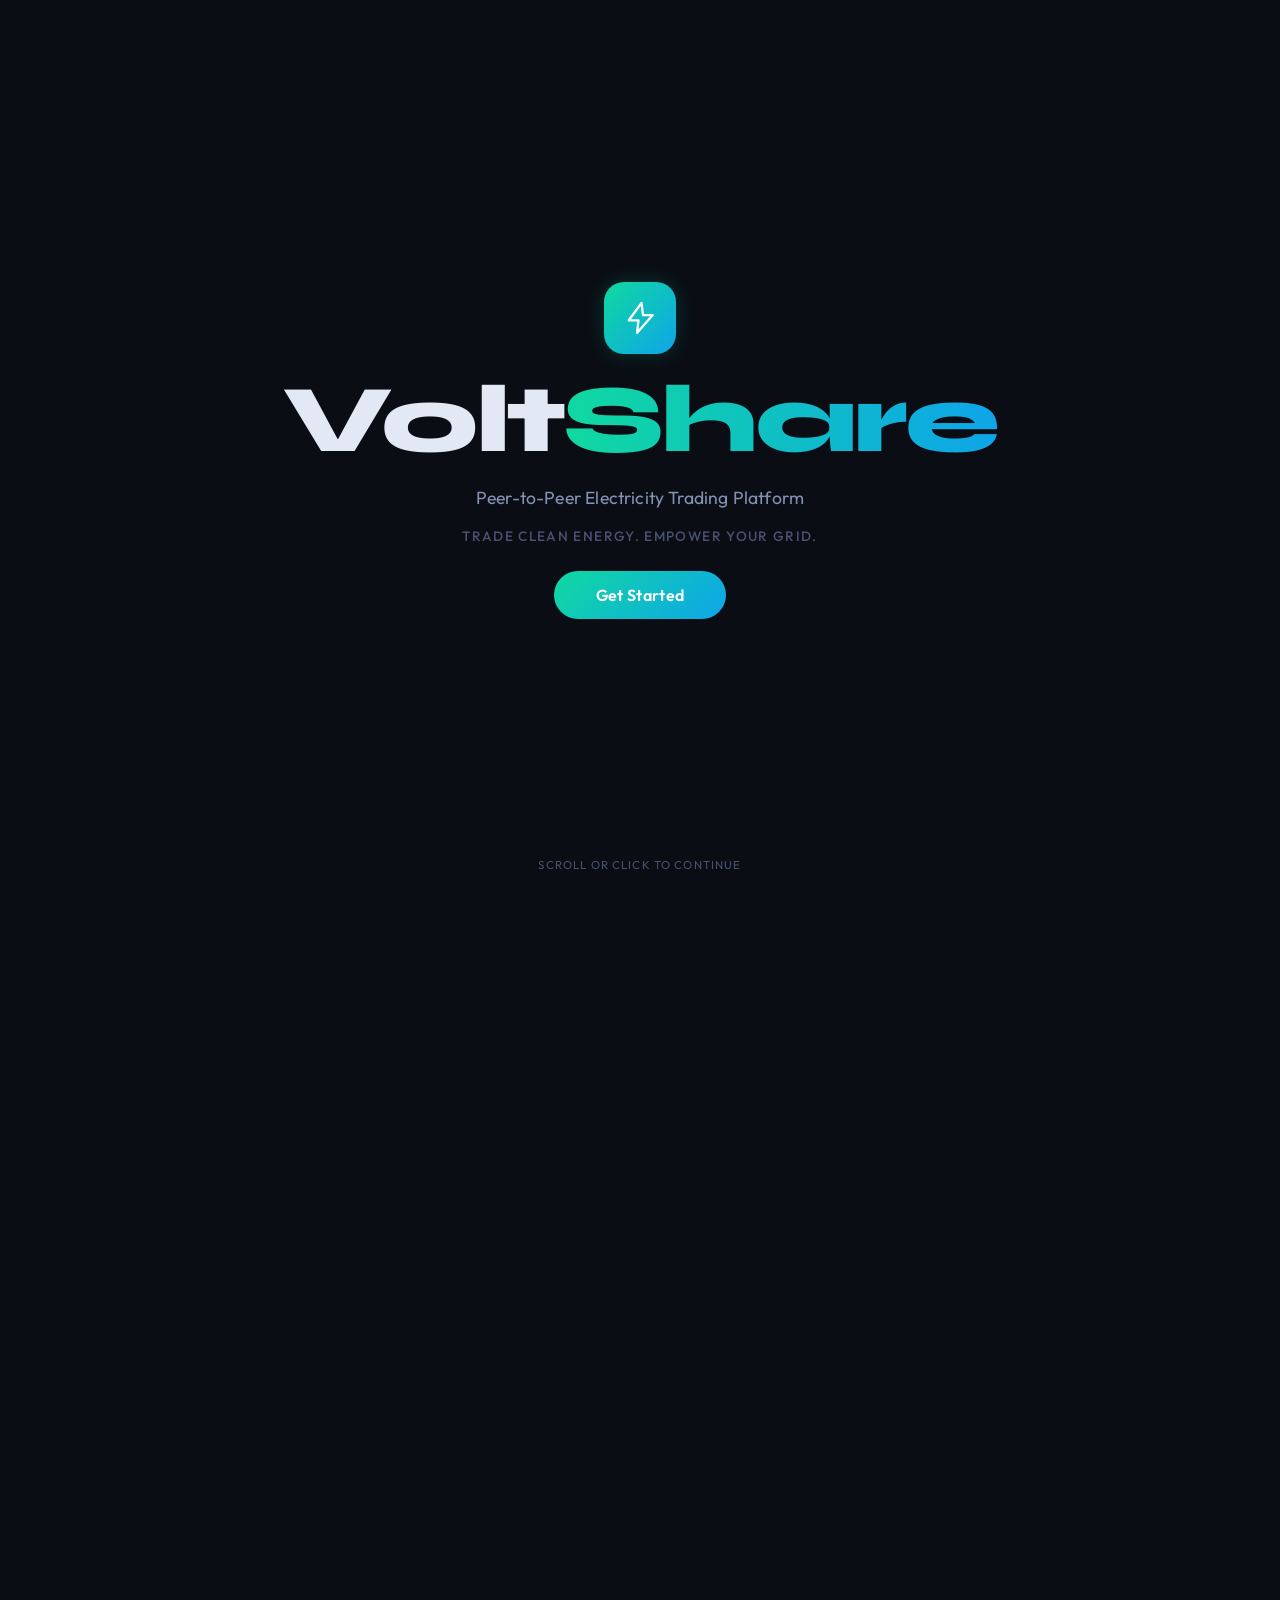
==== commit 7e7bb250: "Update index.html" ====
--- a/index.html
+++ b/index.html
@@ -474,6 +474,30 @@
 <!-- Toast -->
 <div class="toast" id="toast"></div>
 
-<script src="script.js"></script>
+<!-- ===================== FIXED JS ===================== -->
+<script src="./script.js"></script>
+
+<script>
+document.addEventListener("DOMContentLoaded", () => {
+  console.log("DOM LOADED");
+
+  const btn = document.getElementById("enterBtn");
+
+  if (btn) {
+    btn.addEventListener("click", () => {
+      console.log("BUTTON CLICKED");
+
+      if (typeof showScreen === "function") {
+        showScreen("auth-screen");
+      } else {
+        document.getElementById("landing-screen").classList.remove("active");
+        document.getElementById("auth-screen").classList.add("active");
+      }
+    });
+  } else {
+    console.error("enterBtn not found");
+  }
+});
+</script>
 </body>
 </html>
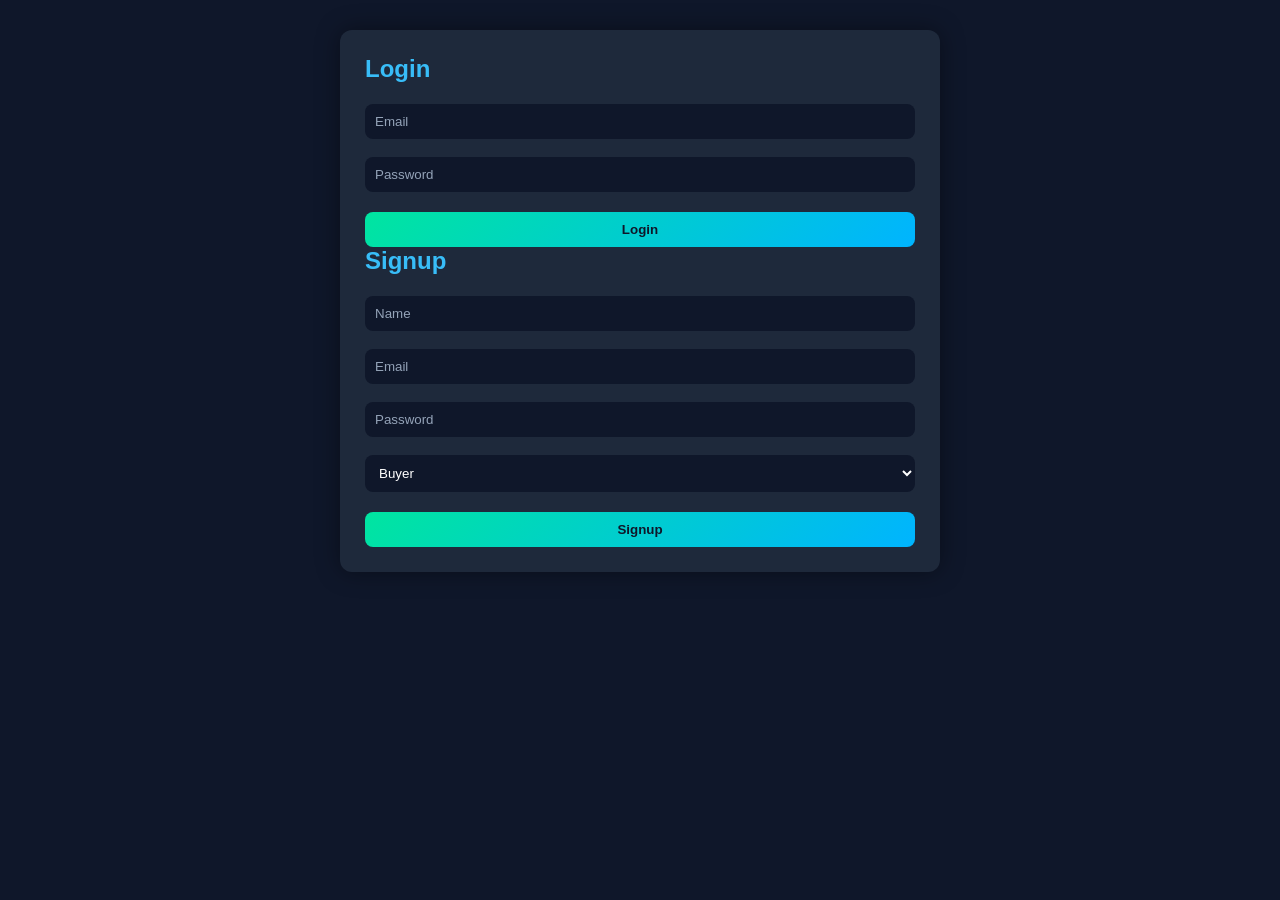
==== commit 26fa0aeb: "Add files via upload" ====
--- a/index.html
+++ b/index.html
@@ -1,503 +1,51 @@
 <!DOCTYPE html>
-<html lang="en">
+<html>
 <head>
-  <meta charset="UTF-8"/>
-  <meta name="viewport" content="width=device-width, initial-scale=1.0"/>
-  <title>VoltShare — P2P Energy Trading</title>
-  <link rel="stylesheet" href="style.css"/>
-  <link rel="preconnect" href="https://fonts.googleapis.com">
-  <link href="https://fonts.googleapis.com/css2?family=Syne:wght@400;600;700;800&family=Outfit:wght@300;400;500;600&family=DM+Mono:wght@400;500&display=swap" rel="stylesheet">
+  <title>P2P Energy</title>
+  <link rel="stylesheet" href="style.css">
 </head>
+
 <body>
 
-<!-- =====================================================
-     SCREEN 1: LANDING / SPLASH
-===================================================== -->
-<div id="landing-screen" class="screen active">
-  <canvas id="energyCanvas"></canvas>
+<!-- AUTH -->
+<div id="auth">
+  <h2>Login</h2>
+  <input id="loginEmail" placeholder="Email"><br>
+  <input id="loginPassword" type="password" placeholder="Password"><br>
+  <button onclick="login()">Login</button>
 
-  <div class="landing-center">
-    <div class="landing-logo-wrap">
-      <div class="bolt-icon">
-        <svg viewBox="0 0 24 24" fill="none" xmlns="http://www.w3.org/2000/svg">
-          <path d="M13 2L4.5 13.5H11L10 22L20.5 10H14L13 2Z" stroke="currentColor" stroke-width="1.5" stroke-linejoin="round"/>
-        </svg>
-      </div>
-    </div>
-    <h1 class="landing-title">
-      <span class="lt-volt">Volt</span><span class="lt-share">Share</span>
-    </h1>
-    <p class="landing-sub">Peer-to-Peer Electricity Trading Platform</p>
-    <div class="landing-tagline">Trade clean energy. Empower your grid.</div>
-    <button class="landing-cta" id="enterBtn">Get Started</button>
-  </div>
-
-  <div class="landing-scroll-hint">scroll or click to continue</div>
+  <h2>Signup</h2>
+  <input id="signupName" placeholder="Name"><br>
+  <input id="signupEmail" placeholder="Email"><br>
+  <input id="signupPassword" type="password" placeholder="Password"><br>
+  <select id="signupRole">
+    <option value="buyer">Buyer</option>
+    <option value="seller">Seller</option>
+    <option value="prosumer">Prosumer</option>
+  </select><br>
+  <button onclick="signup()">Signup</button>
 </div>
 
-<!-- =====================================================
-     SCREEN 2: AUTH (Login / Signup)
-===================================================== -->
-<div id="auth-screen" class="screen">
-  <div class="auth-bg">
-    <div class="auth-grid"></div>
-  </div>
+<!-- DASHBOARD -->
+<div id="dashboard" style="display:none;">
+  <h1>Dashboard</h1>
 
-  <div class="auth-container">
-    <!-- Left panel -->
-    <div class="auth-left">
-      <div class="auth-brand">
-        <div class="auth-bolt">
-          <svg viewBox="0 0 24 24" fill="none"><path d="M13 2L4.5 13.5H11L10 22L20.5 10H14L13 2Z" stroke="currentColor" stroke-width="1.5" stroke-linejoin="round"/></svg>
-        </div>
-        <span class="auth-brand-name">VoltShare</span>
-      </div>
-      <h2 class="auth-headline">Energy trading,<br>reimagined.</h2>
-      <p class="auth-desc">Connect with local producers and consumers. Buy and sell clean energy directly — no middlemen, fair prices.</p>
-      <div class="auth-features">
-        <div class="auth-feat"><span class="feat-dot"></span>Real-time pricing</div>
-        <div class="auth-feat"><span class="feat-dot"></span>Smart meter integration</div>
-        <div class="auth-feat"><span class="feat-dot"></span>Secure P2P transactions</div>
-      </div>
-    </div>
+  <p>Energy Bought: <span id="bought"></span></p>
+  <p>Energy Sold: <span id="sold"></span></p>
+  <p>Wallet: <span id="wallet"></span></p>
 
-    <!-- Right panel: form -->
-    <div class="auth-right">
-      <div class="auth-card">
-        <!-- Toggle -->
-        <div class="auth-toggle">
-          <button class="at-btn active" id="loginTabBtn" onclick="showAuthTab('login')">Sign In</button>
-          <button class="at-btn" id="signupTabBtn" onclick="showAuthTab('signup')">Sign Up</button>
-          <div class="at-slider" id="atSlider"></div>
-        </div>
+  <button onclick="loadListings()">Load Listings</button>
+  <button onclick="logout()">Logout</button>
 
-        <!-- LOGIN FORM -->
-        <form class="auth-form active" id="loginForm" onsubmit="handleLogin(event)">
-          <div class="form-group">
-            <label class="form-label">Email Address</label>
-            <input type="email" class="form-input" id="loginEmail" placeholder="you@example.com" required/>
-            <span class="form-err" id="loginEmailErr"></span>
-          </div>
-          <div class="form-group">
-            <label class="form-label">Password</label>
-            <div class="input-wrap">
-              <input type="password" class="form-input" id="loginPassword" placeholder="Enter password" required/>
-              <button type="button" class="eye-btn" onclick="togglePass('loginPassword', this)">
-                <svg viewBox="0 0 24 24" fill="none" stroke="currentColor" stroke-width="1.5"><path d="M1 12s4-8 11-8 11 8 11 8-4 8-11 8-11-8-11-8z"/><circle cx="12" cy="12" r="3"/></svg>
-              </button>
-            </div>
-            <span class="form-err" id="loginPassErr"></span>
-          </div>
-          <button type="submit" class="auth-submit-btn">Sign In</button>
-          <p class="auth-switch">Don't have an account? <a href="#" onclick="showAuthTab('signup')">Sign up</a></p>
-        </form>
+  <h2>Listings</h2>
+  <div id="listings"></div>
 
-        <!-- SIGNUP FORM -->
-        <form class="auth-form" id="signupForm" onsubmit="handleSignup(event)">
-          <div class="form-group">
-            <label class="form-label">Full Name</label>
-            <input type="text" class="form-input" id="signupName" placeholder="Alex Johnson" required/>
-            <span class="form-err" id="signupNameErr"></span>
-          </div>
-          <div class="form-group">
-            <label class="form-label">Email Address</label>
-            <input type="email" class="form-input" id="signupEmail" placeholder="you@example.com" required/>
-            <span class="form-err" id="signupEmailErr"></span>
-          </div>
-          <div class="form-group">
-            <label class="form-label">Role</label>
-            <select class="form-input form-select" id="signupRole">
-              <option value="buyer">Buyer — I want to purchase energy</option>
-              <option value="seller">Seller — I have surplus energy</option>
-              <option value="prosumer">Prosumer — Both buy and sell</option>
-            </select>
-          </div>
-          <div class="form-group">
-            <label class="form-label">Password</label>
-            <div class="input-wrap">
-              <input type="password" class="form-input" id="signupPassword" placeholder="Min 8 characters" required/>
-              <button type="button" class="eye-btn" onclick="togglePass('signupPassword', this)">
-                <svg viewBox="0 0 24 24" fill="none" stroke="currentColor" stroke-width="1.5"><path d="M1 12s4-8 11-8 11 8 11 8-4 8-11 8-11-8-11-8z"/><circle cx="12" cy="12" r="3"/></svg>
-              </button>
-            </div>
-            <div class="pass-strength" id="passStrength">
-              <div class="ps-bar"><div class="ps-fill" id="psFill"></div></div>
-              <span class="ps-label" id="psLabel">Enter password</span>
-            </div>
-            <span class="form-err" id="signupPassErr"></span>
-          </div>
-          <button type="submit" class="auth-submit-btn">Create Account</button>
-          <p class="auth-switch">Already have an account? <a href="#" onclick="showAuthTab('login')">Sign in</a></p>
-        </form>
-      </div>
-    </div>
-  </div>
+  <h2>Sell Energy</h2>
+  <input id="sellUnits" placeholder="Units"><br>
+  <input id="sellPrice" placeholder="Price"><br>
+  <button onclick="sellEnergy()">Sell</button>
 </div>
 
-<!-- =====================================================
-     SCREEN 3: MAIN APP DASHBOARD
-===================================================== -->
-<div id="app-screen" class="screen">
-
-  <!-- Sidebar -->
-  <aside class="sidebar">
-    <div class="sidebar-brand">
-      <div class="sb-bolt">
-        <svg viewBox="0 0 24 24" fill="none"><path d="M13 2L4.5 13.5H11L10 22L20.5 10H14L13 2Z" stroke="currentColor" stroke-width="1.5" stroke-linejoin="round"/></svg>
-      </div>
-      <span class="sb-name">VoltShare</span>
-    </div>
-    <nav class="sidebar-nav">
-      <a href="#" class="nav-item active" data-page="dashboard">
-        <svg class="nav-ico" viewBox="0 0 24 24" fill="none" stroke="currentColor" stroke-width="1.5"><rect x="3" y="3" width="7" height="7" rx="1"/><rect x="14" y="3" width="7" height="7" rx="1"/><rect x="3" y="14" width="7" height="7" rx="1"/><rect x="14" y="14" width="7" height="7" rx="1"/></svg>
-        Dashboard
-      </a>
-      <a href="#" class="nav-item" data-page="transactions">
-        <svg class="nav-ico" viewBox="0 0 24 24" fill="none" stroke="currentColor" stroke-width="1.5"><path d="M7 16V4m0 0L3 8m4-4l4 4M17 8v12m0 0l4-4m-4 4l-4-4"/></svg>
-        Transactions
-      </a>
-      <a href="#" class="nav-item" data-page="wallet">
-        <svg class="nav-ico" viewBox="0 0 24 24" fill="none" stroke="currentColor" stroke-width="1.5"><path d="M21 12V7a2 2 0 00-2-2H5a2 2 0 00-2 2v10a2 2 0 002 2h14a2 2 0 002-2v-2"/><path d="M16 12a2 2 0 000 4h5v-4h-5z"/></svg>
-        Wallet
-      </a>
-    </nav>
-    <div class="sidebar-footer">
-      <div class="user-pill">
-        <div class="user-av" id="sidebarAv">AJ</div>
-        <div class="user-details">
-          <div class="user-nm" id="sidebarName">Alex Johnson</div>
-          <div class="user-rl" id="sidebarRole">Prosumer</div>
-        </div>
-      </div>
-      <button class="logout-btn" onclick="logout()">
-        <svg viewBox="0 0 24 24" fill="none" stroke="currentColor" stroke-width="1.5" width="16" height="16"><path d="M9 21H5a2 2 0 01-2-2V5a2 2 0 012-2h4M16 17l5-5-5-5M21 12H9"/></svg>
-      </button>
-    </div>
-  </aside>
-
-  <!-- Main content -->
-  <main class="main-content">
-
-    <!-- Topbar -->
-    <header class="topbar">
-      <div class="topbar-left">
-        <span class="page-title" id="pageTitle">Dashboard</span>
-        <span class="page-sub" id="pageSub">Welcome back, <span id="topbarName">Alex</span></span>
-      </div>
-      <div class="topbar-right">
-        <div class="zone-pill">
-          <span class="zone-led"></span>
-          Grid Zone: UDC-01
-        </div>
-        <div class="notif-wrap" id="notifBtn">
-          <svg viewBox="0 0 24 24" fill="none" stroke="currentColor" stroke-width="1.5" width="18" height="18"><path d="M18 8A6 6 0 006 8c0 7-3 9-3 9h18s-3-2-3-9M13.73 21a2 2 0 01-3.46 0"/></svg>
-          <span class="notif-dot"></span>
-        </div>
-      </div>
-    </header>
-
-    <!-- ── PAGE: DASHBOARD ── -->
-    <section class="page active" id="page-dashboard">
-
-      <!-- Summary Cards -->
-      <div class="summary-row">
-        <div class="sum-card" style="--c:#00e5a0">
-          <div class="sum-icon">
-            <svg viewBox="0 0 24 24" fill="none" stroke="currentColor" stroke-width="1.5"><path d="M12 2v20M2 12h20"/><circle cx="12" cy="12" r="9"/></svg>
-          </div>
-          <div class="sum-body">
-            <div class="sum-label">Energy Bought</div>
-            <div class="sum-val" id="statBought">46.25 kWh</div>
-            <div class="sum-change up">+2.5 kWh this week</div>
-          </div>
-        </div>
-        <div class="sum-card" style="--c:#00b4ff">
-          <div class="sum-icon">
-            <svg viewBox="0 0 24 24" fill="none" stroke="currentColor" stroke-width="1.5"><path d="M5 12h14M12 5l7 7-7 7"/></svg>
-          </div>
-          <div class="sum-body">
-            <div class="sum-label">Energy Sold</div>
-            <div class="sum-val" id="statSold">10.50 kWh</div>
-            <div class="sum-change up">+10.5 kWh today</div>
-          </div>
-        </div>
-        <div class="sum-card" style="--c:#ffb800">
-          <div class="sum-icon">
-            <svg viewBox="0 0 24 24" fill="none" stroke="currentColor" stroke-width="1.5"><path d="M21 12V7a2 2 0 00-2-2H5a2 2 0 00-2 2v10a2 2 0 002 2h14a2 2 0 002-2v-2"/><path d="M16 12a2 2 0 000 4h5v-4h-5z"/></svg>
-          </div>
-          <div class="sum-body">
-            <div class="sum-label">Wallet Balance</div>
-            <div class="sum-val" id="statWallet">₹4,200</div>
-            <div class="sum-change">Available</div>
-          </div>
-        </div>
-        <div class="sum-card" style="--c:#c084fc">
-          <div class="sum-icon">
-            <svg viewBox="0 0 24 24" fill="none" stroke="currentColor" stroke-width="1.5"><path d="M13 2L4.5 13.5H11L10 22L20.5 10H14L13 2Z"/></svg>
-          </div>
-          <div class="sum-body">
-            <div class="sum-label">Active Listings</div>
-            <div class="sum-val" id="statListings">5</div>
-            <div class="sum-change up">+2 today</div>
-          </div>
-        </div>
-      </div>
-
-      <!-- Buy / Sell Toggle -->
-      <div class="mode-bar">
-        <div class="mode-toggle">
-          <button class="mode-btn active" id="buyModeBtn" onclick="setMode('buy')">
-            <svg viewBox="0 0 24 24" fill="none" stroke="currentColor" stroke-width="1.5" width="15" height="15"><path d="M12 2v20M2 12h20"/></svg>
-            Buy Energy
-          </button>
-          <button class="mode-btn" id="sellModeBtn" onclick="setMode('sell')">
-            <svg viewBox="0 0 24 24" fill="none" stroke="currentColor" stroke-width="1.5" width="15" height="15"><path d="M5 12h14M12 5l7 7-7 7"/></svg>
-            Sell Energy
-          </button>
-        </div>
-
-        <!-- Filters (only in buy mode) -->
-        <div class="filter-area" id="filterArea">
-          <button class="filter-chip active" data-filter="all">All Sources</button>
-          <button class="filter-chip" data-filter="solar">Solar</button>
-          <button class="filter-chip" data-filter="wind">Wind</button>
-          <button class="filter-chip" data-filter="biogas">Biogas</button>
-          <select class="filter-select" id="slotFilter">
-            <option value="all">All Slots</option>
-            <option value="Morning Peak">Morning Peak</option>
-            <option value="Day Standard">Day Standard</option>
-            <option value="Evening Peak">Evening Peak</option>
-            <option value="Night Off-Peak">Night Off-Peak</option>
-          </select>
-        </div>
-      </div>
-
-      <!-- BUY MODE: Listings -->
-      <div id="buyMode">
-        <div class="listings-grid" id="listingsGrid"></div>
-      </div>
-
-      <!-- SELL MODE: Create Listing Form -->
-      <div id="sellMode" style="display:none">
-        <div class="sell-form-wrap">
-          <div class="sell-form-card">
-            <div class="sf-header">
-              <h3 class="sf-title">Create New Listing</h3>
-              <p class="sf-desc">Set your available energy, price, and time slot to list it on the marketplace.</p>
-            </div>
-            <form id="sellForm" onsubmit="handleSellSubmit(event)">
-              <div class="sf-grid">
-                <div class="form-group">
-                  <label class="form-label">Available Units (kWh)</label>
-                  <input type="number" class="form-input" id="sellUnits" placeholder="e.g. 10.5" min="0.1" step="0.1" required/>
-                  <span class="form-err" id="sellUnitsErr"></span>
-                </div>
-                <div class="form-group">
-                  <label class="form-label">Price per kWh (₹)</label>
-                  <input type="number" class="form-input" id="sellPrice" placeholder="e.g. 5.50" min="1" step="0.01" required/>
-                  <span class="form-err" id="sellPriceErr"></span>
-                </div>
-                <div class="form-group">
-                  <label class="form-label">Energy Source</label>
-                  <select class="form-input form-select" id="sellSource">
-                    <option value="solar">Solar</option>
-                    <option value="wind">Wind</option>
-                    <option value="biogas">Biogas</option>
-                  </select>
-                </div>
-                <div class="form-group">
-                  <label class="form-label">Time Slot</label>
-                  <select class="form-input form-select" id="sellSlot">
-                    <option value="Morning Peak">Morning Peak (06:00 – 10:00)</option>
-                    <option value="Day Standard">Day Standard (10:00 – 18:00)</option>
-                    <option value="Evening Peak">Evening Peak (18:00 – 22:00)</option>
-                    <option value="Night Off-Peak">Night Off-Peak (22:00 – 06:00)</option>
-                  </select>
-                </div>
-                <div class="form-group sf-full">
-                  <label class="form-label">Listing Duration</label>
-                  <div class="duration-options">
-                    <label class="dur-opt"><input type="radio" name="duration" value="6" checked> 6 hours</label>
-                    <label class="dur-opt"><input type="radio" name="duration" value="12"> 12 hours</label>
-                    <label class="dur-opt"><input type="radio" name="duration" value="24"> 24 hours</label>
-                  </div>
-                </div>
-              </div>
-
-              <div class="sell-preview" id="sellPreview" style="display:none">
-                <div class="sp-row"><span>Estimated Revenue</span><span class="sp-val green" id="spRevenue">—</span></div>
-                <div class="sp-row"><span>Platform Fee (2.5%)</span><span class="sp-val" id="spFee">—</span></div>
-                <div class="sp-row"><span>Net Earnings</span><span class="sp-val green" id="spNet">—</span></div>
-              </div>
-
-              <button type="submit" class="auth-submit-btn">Publish Listing</button>
-            </form>
-          </div>
-
-          <!-- My Listings -->
-          <div class="my-listings-card">
-            <div class="sf-header">
-              <h3 class="sf-title">My Active Listings</h3>
-            </div>
-            <div id="myListingsList"></div>
-          </div>
-        </div>
-      </div>
-
-    </section>
-
-    <!-- ── PAGE: TRANSACTIONS ── -->
-    <section class="page" id="page-transactions">
-      <div class="tx-summary-row">
-        <div class="tx-sum-card green">
-          <div class="txs-label">Total Purchased</div>
-          <div class="txs-val">₹2,840</div>
-        </div>
-        <div class="tx-sum-card blue">
-          <div class="txs-label">Total Sold</div>
-          <div class="txs-val">₹1,560</div>
-        </div>
-        <div class="tx-sum-card orange">
-          <div class="txs-label">Trades This Month</div>
-          <div class="txs-val">14</div>
-        </div>
-      </div>
-
-      <div class="section-hdr">
-        <h2 class="section-title">Transaction History</h2>
-        <button class="action-btn" onclick="exportCSV()">Export CSV</button>
-      </div>
-
-      <div class="table-wrap">
-        <table class="tx-table" id="txTable">
-          <thead>
-            <tr>
-              <th>Tx ID</th><th>Buyer</th><th>Seller</th>
-              <th>Units (kWh)</th><th>Amount (₹)</th><th>Fee</th>
-              <th>Status</th><th>Date</th>
-            </tr>
-          </thead>
-          <tbody id="txBody"></tbody>
-        </table>
-      </div>
-    </section>
-
-    <!-- ── PAGE: WALLET ── -->
-    <section class="page" id="page-wallet">
-      <div class="wallet-layout">
-        <div class="wallet-col">
-          <div class="wallet-card">
-            <div class="wc-label">WALLET BALANCE</div>
-            <div class="wc-balance" id="walletBalanceDisplay">₹4,200.00</div>
-            <div class="wc-meta">INR · Wallet #W-1001</div>
-            <div class="wc-actions">
-              <button class="wc-btn primary" onclick="openModal('rechargeModal')">Add Money</button>
-              <button class="wc-btn outline" onclick="showToast('Withdraw coming soon', 'info')">Withdraw</button>
-            </div>
-          </div>
-          <div class="wallet-mini-stats">
-            <div class="wms"><span class="wms-l">Total Spent</span><span class="wms-v red">- ₹2,840</span></div>
-            <div class="wms"><span class="wms-l">Total Earned</span><span class="wms-v green">+ ₹1,560</span></div>
-            <div class="wms"><span class="wms-l">Refunds</span><span class="wms-v">+ ₹120</span></div>
-          </div>
-        </div>
-        <div class="wallet-col">
-          <div class="section-hdr" style="margin-bottom:14px">
-            <h2 class="section-title">Recharge History</h2>
-          </div>
-          <div class="recharge-list" id="rechargeList"></div>
-        </div>
-      </div>
-    </section>
-
-  </main>
-</div>
-
-<!-- =====================================================
-     MODALS
-===================================================== -->
-
-<!-- Buy Modal -->
-<div class="modal-overlay" id="buyModal">
-  <div class="modal-box">
-    <div class="modal-hdr">
-      <span class="modal-title">Confirm Purchase</span>
-      <button class="modal-x" onclick="closeModal('buyModal')">
-        <svg viewBox="0 0 24 24" fill="none" stroke="currentColor" stroke-width="2" width="16" height="16"><path d="M18 6L6 18M6 6l12 12"/></svg>
-      </button>
-    </div>
-    <div class="modal-body" id="buyModalBody"></div>
-    <div class="modal-ftr">
-      <button class="modal-btn cancel" onclick="closeModal('buyModal')">Cancel</button>
-      <button class="modal-btn confirm" id="confirmBuyBtn">Confirm</button>
-    </div>
-  </div>
-</div>
-
-<!-- Recharge Modal -->
-<div class="modal-overlay" id="rechargeModal">
-  <div class="modal-box">
-    <div class="modal-hdr">
-      <span class="modal-title">Add Money to Wallet</span>
-      <button class="modal-x" onclick="closeModal('rechargeModal')">
-        <svg viewBox="0 0 24 24" fill="none" stroke="currentColor" stroke-width="2" width="16" height="16"><path d="M18 6L6 18M6 6l12 12"/></svg>
-      </button>
-    </div>
-    <div class="modal-body">
-      <div class="form-group">
-        <label class="form-label">Amount (₹)</label>
-        <input type="number" class="form-input" id="rechargeAmount" placeholder="e.g. 500" min="50"/>
-      </div>
-      <div class="form-group">
-        <label class="form-label">Payment Method</label>
-        <div class="method-opts">
-          <label class="mo"><input type="radio" name="pmethod" value="UPI" checked> UPI</label>
-          <label class="mo"><input type="radio" name="pmethod" value="Card"> Card</label>
-          <label class="mo"><input type="radio" name="pmethod" value="Net Banking"> Net Banking</label>
-        </div>
-      </div>
-      <div class="quick-row">
-        <span class="qr-l">Quick:</span>
-        <button type="button" class="qa" onclick="setAmt(200)">₹200</button>
-        <button type="button" class="qa" onclick="setAmt(500)">₹500</button>
-        <button type="button" class="qa" onclick="setAmt(1000)">₹1,000</button>
-        <button type="button" class="qa" onclick="setAmt(2000)">₹2,000</button>
-      </div>
-    </div>
-    <div class="modal-ftr">
-      <button class="modal-btn cancel" onclick="closeModal('rechargeModal')">Cancel</button>
-      <button class="modal-btn confirm" onclick="processRecharge()">Add Money</button>
-    </div>
-  </div>
-</div>
-
-<!-- Toast -->
-<div class="toast" id="toast"></div>
-
-<!-- ===================== FIXED JS ===================== -->
-<script src="./script.js"></script>
-
-<script>
-document.addEventListener("DOMContentLoaded", () => {
-  console.log("DOM LOADED");
-
-  const btn = document.getElementById("enterBtn");
-
-  if (btn) {
-    btn.addEventListener("click", () => {
-      console.log("BUTTON CLICKED");
-
-      if (typeof showScreen === "function") {
-        showScreen("auth-screen");
-      } else {
-        document.getElementById("landing-screen").classList.remove("active");
-        document.getElementById("auth-screen").classList.add("active");
-      }
-    });
-  } else {
-    console.error("enterBtn not found");
-  }
-});
-</script>
+<script src="script.js"></script>
 </body>
 </html>
--- a/style.css
+++ b/style.css
@@ -1,1451 +1,117 @@
-/* ═══════════════════════════════════════════════════
-   VOLTSHARE — Complete Stylesheet
-   Theme: Clean dark energy — professional & modern
-   Fonts: Syne (display) · Outfit (body) · DM Mono (data)
-═══════════════════════════════════════════════════ */
-
-/* ── Reset ───────────────────────────────────────── */
-*, *::before, *::after { margin: 0; padding: 0; box-sizing: border-box; }
-html { font-size: 16px; scroll-behavior: smooth; }
-body { font-family: 'Outfit', sans-serif; background: #0a0d14; color: #e2e8f4; overflow-x: hidden; }
-::-webkit-scrollbar { width: 5px; }
-::-webkit-scrollbar-track { background: #111420; }
-::-webkit-scrollbar-thumb { background: #252c40; border-radius: 99px; }
-
-/* ── CSS Variables ───────────────────────────────── */
-:root {
-  --bg:       #0a0d14;
-  --bg2:      #0f1320;
-  --bg3:      #161c2e;
-  --bg4:      #1c2338;
-  --border:   #1e2540;
-  --border2:  #28304e;
-
-  --text:     #e2e8f4;
-  --text2:    #8492b4;
-  --text3:    #4a5270;
-
-  --green:    #10d9a0;
-  --green2:   #0bb87f;
-  --blue:     #0ea5e9;
-  --orange:   #f59e0b;
-  --red:      #f43f5e;
-  --purple:   #c084fc;
-
-  --sidebar:  220px;
-  --topbar:   64px;
-  --r:        12px;
-  --r-sm:     8px;
-  --r-lg:     18px;
-
-  --shadow:   0 4px 24px rgba(0,0,0,0.4);
-  --shadow-lg:0 12px 48px rgba(0,0,0,0.5);
-  --glow-g:   0 0 20px rgba(16,217,160,0.2);
-  --glow-b:   0 0 20px rgba(14,165,233,0.2);
+/* ================= GLOBAL ================= */
+* {
+  margin: 0;
+  padding: 0;
+  box-sizing: border-box;
+  font-family: 'Segoe UI', sans-serif;
 }
 
-/* ══════════════════════════════════════════════════
-   SCREEN SYSTEM
-══════════════════════════════════════════════════ */
-.screen {
-  position: fixed;
-  inset: 0;
-  opacity: 0;
-  pointer-events: none;
-  transition: opacity 0.5s ease;
-  z-index: 10;
-}
-.screen.active {
-  opacity: 1;
-  pointer-events: all;
-  position: relative;
-  min-height: 100vh;
+body {
+  background: #0f172a;
+  color: #e2e8f0;
+  display: flex;
+  justify-content: center;
+  padding: 30px;
 }
 
-/* ══════════════════════════════════════════════════
-   LANDING PAGE
-══════════════════════════════════════════════════ */
-#landing-screen {
-  background: var(--bg);
-  display: flex;
-  align-items: center;
-  justify-content: center;
-  min-height: 100vh;
-  overflow: hidden;
-  position: relative;
+/* ================= CONTAINERS ================= */
+#auth, #dashboard {
+  width: 100%;
+  max-width: 600px;
+  background: #1e293b;
+  padding: 25px;
+  border-radius: 12px;
+  box-shadow: 0 0 25px rgba(0,0,0,0.4);
 }
 
-#energyCanvas {
-  position: absolute;
-  inset: 0;
-  width: 100%;
-  height: 100%;
+/* ================= HEADINGS ================= */
+h1, h2 {
+  margin-bottom: 15px;
+  color: #38bdf8;
 }
 
-.landing-center {
-  position: relative;
-  z-index: 2;
-  text-align: center;
-  display: flex;
-  flex-direction: column;
-  align-items: center;
-  gap: 18px;
-  animation: landingReveal 1.2s ease both;
-  animation-delay: 0.3s;
+/* ================= INPUTS ================= */
+input, select {
+  width: 100%;
+  padding: 10px;
+  margin: 6px 0 12px;
+  border-radius: 8px;
+  border: none;
+  outline: none;
+  background: #0f172a;
+  color: white;
 }
 
-@keyframes landingReveal {
-  from { opacity: 0; transform: translateY(30px); }
-  to   { opacity: 1; transform: translateY(0); }
+input::placeholder {
+  color: #94a3b8;
 }
 
-.landing-logo-wrap {
-  animation: landingReveal 1s ease both;
-  animation-delay: 0.1s;
+/* ================= BUTTONS ================= */
+button {
+  width: 100%;
+  padding: 10px;
+  margin-top: 8px;
+  border: none;
+  border-radius: 8px;
+  cursor: pointer;
+  font-weight: bold;
+  transition: 0.3s;
 }
 
-.bolt-icon {
-  width: 72px;
-  height: 72px;
-  background: linear-gradient(135deg, var(--green), var(--blue));
-  border-radius: 20px;
-  display: flex;
-  align-items: center;
-  justify-content: center;
-  margin: 0 auto;
-  animation: boltPulse 2.5s ease-in-out infinite;
-  box-shadow: var(--glow-g);
-}
-.bolt-icon svg { width: 36px; height: 36px; color: #fff; }
-
-@keyframes boltPulse {
-  0%, 100% { box-shadow: 0 0 20px rgba(16,217,160,0.3); }
-  50%       { box-shadow: 0 0 40px rgba(16,217,160,0.6), 0 0 60px rgba(14,165,233,0.2); }
+/* Login / Signup */
+button:hover {
+  transform: scale(1.03);
 }
 
-.landing-title {
-  font-family: 'Syne', sans-serif;
-  font-size: clamp(3rem, 8vw, 6rem);
-  font-weight: 800;
-  letter-spacing: -0.03em;
-  line-height: 1;
-}
-.lt-volt  { color: var(--text); }
-.lt-share {
-  background: linear-gradient(90deg, var(--green), var(--blue));
-  -webkit-background-clip: text;
-  -webkit-text-fill-color: transparent;
-  background-clip: text;
+/* Primary */
+button {
+  background: linear-gradient(135deg, #00e5a0, #00b4ff);
+  color: #0f172a;
 }
 
-.landing-sub {
-  font-size: 1.1rem;
-  color: var(--text2);
-  font-weight: 400;
-  letter-spacing: 0.01em;
+/* Logout */
+#dashboard button:last-child {
+  background: #ef4444;
+  color: white;
 }
 
-.landing-tagline {
-  font-size: 0.85rem;
-  color: var(--text3);
-  letter-spacing: 0.1em;
-  text-transform: uppercase;
-  font-weight: 500;
+/* ================= DASHBOARD ================= */
+#dashboard p {
+  margin: 10px 0;
+  font-size: 16px;
 }
 
-.landing-cta {
-  margin-top: 8px;
-  padding: 14px 42px;
-  background: linear-gradient(135deg, var(--green), var(--blue));
-  color: #fff;
-  font-family: 'Outfit', sans-serif;
-  font-size: 1rem;
-  font-weight: 600;
-  border: none;
-  border-radius: 99px;
-  cursor: pointer;
-  transition: all 0.25s ease;
-  letter-spacing: 0.02em;
-  position: relative;
-  overflow: hidden;
-}
-.landing-cta::before {
-  content: '';
-  position: absolute;
-  inset: 0;
-  background: rgba(255,255,255,0.1);
-  opacity: 0;
-  transition: opacity 0.2s;
-}
-.landing-cta:hover { transform: translateY(-2px); box-shadow: 0 8px 32px rgba(16,217,160,0.4); }
-.landing-cta:hover::before { opacity: 1; }
-.landing-cta:active { transform: translateY(0); }
-
-.landing-scroll-hint {
-  position: absolute;
-  bottom: 28px;
-  left: 50%;
-  transform: translateX(-50%);
-  font-size: 0.72rem;
-  color: var(--text3);
-  letter-spacing: 0.1em;
-  text-transform: uppercase;
-  animation: fadeInUp 1s ease both;
-  animation-delay: 1.5s;
-}
-@keyframes fadeInUp {
-  from { opacity: 0; transform: translateX(-50%) translateY(10px); }
-  to   { opacity: 1; transform: translateX(-50%) translateY(0); }
+/* ================= LISTINGS ================= */
+#listings {
+  margin-top: 10px;
 }
 
-/* ══════════════════════════════════════════════════
-   AUTH PAGE
-══════════════════════════════════════════════════ */
-#auth-screen {
-  min-height: 100vh;
-  display: flex;
-  align-items: center;
-  justify-content: center;
-  background: var(--bg);
-  position: relative;
-  overflow: hidden;
+#listings div {
+  background: #0f172a;
+  padding: 12px;
+  border-radius: 8px;
+  margin-bottom: 8px;
+  border-left: 4px solid #00e5a0;
+  transition: 0.2s;
 }
 
-.auth-bg {
-  position: absolute;
-  inset: 0;
-  z-index: 0;
-}
-.auth-grid {
-  position: absolute;
-  inset: 0;
-  background-image:
-    linear-gradient(rgba(16,217,160,0.04) 1px, transparent 1px),
-    linear-gradient(90deg, rgba(16,217,160,0.04) 1px, transparent 1px);
-  background-size: 48px 48px;
+#listings div:hover {
+  transform: translateX(5px);
+  background: #020617;
 }
 
-.auth-container {
-  position: relative;
-  z-index: 1;
-  display: grid;
-  grid-template-columns: 1fr 480px;
-  gap: 0;
-  width: 100%;
-  max-width: 1000px;
-  min-height: 600px;
-  margin: 40px 24px;
-  background: var(--bg2);
-  border: 1px solid var(--border);
-  border-radius: 24px;
-  overflow: hidden;
-  box-shadow: var(--shadow-lg);
-  animation: authReveal 0.6s ease both;
-}
-@keyframes authReveal {
-  from { opacity: 0; transform: scale(0.97); }
-  to   { opacity: 1; transform: scale(1); }
+/* ================= SELL FORM ================= */
+#sellUnits, #sellPrice {
+  margin-bottom: 10px;
 }
 
-.auth-left {
-  padding: 56px 48px;
-  background: linear-gradient(135deg, #0d1624 0%, #0a1a1a 100%);
-  display: flex;
-  flex-direction: column;
-  gap: 24px;
-  border-right: 1px solid var(--border);
-  position: relative;
-  overflow: hidden;
+/* ================= RESPONSIVE ================= */
+@media (max-width: 600px) {
+  body {
+    padding: 10px;
+  }
+
+  #auth, #dashboard {
+    padding: 15px;
+  }
 }
-.auth-left::before {
-  content: '';
-  position: absolute;
-  bottom: -80px; right: -80px;
-  width: 300px; height: 300px;
-  border-radius: 50%;
-  background: radial-gradient(circle, rgba(16,217,160,0.08), transparent 70%);
-}
-
-.auth-brand {
-  display: flex;
-  align-items: center;
-  gap: 12px;
-}
-.auth-bolt {
-  width: 38px; height: 38px;
-  background: linear-gradient(135deg, var(--green), var(--blue));
-  border-radius: 10px;
-  display: flex; align-items: center; justify-content: center;
-  flex-shrink: 0;
-}
-.auth-bolt svg { width: 20px; height: 20px; color: #fff; }
-.auth-brand-name {
-  font-family: 'Syne', sans-serif;
-  font-size: 1.3rem;
-  font-weight: 800;
-  color: var(--text);
-}
-
-.auth-headline {
-  font-family: 'Syne', sans-serif;
-  font-size: 2.2rem;
-  font-weight: 700;
-  line-height: 1.2;
-  color: var(--text);
-  margin-top: 8px;
-}
-
-.auth-desc {
-  font-size: 0.9rem;
-  color: var(--text2);
-  line-height: 1.7;
-}
-
-.auth-features { display: flex; flex-direction: column; gap: 10px; margin-top: 8px; }
-.auth-feat {
-  display: flex;
-  align-items: center;
-  gap: 10px;
-  font-size: 0.85rem;
-  color: var(--text2);
-}
-.feat-dot {
-  width: 7px; height: 7px;
-  border-radius: 50%;
-  background: var(--green);
-  box-shadow: 0 0 8px var(--green);
-  flex-shrink: 0;
-}
-
-.auth-right {
-  padding: 40px;
-  display: flex;
-  align-items: center;
-  justify-content: center;
-}
-
-.auth-card { width: 100%; }
-
-/* Toggle */
-.auth-toggle {
-  display: flex;
-  background: var(--bg3);
-  border: 1px solid var(--border);
-  border-radius: 10px;
-  padding: 4px;
-  position: relative;
-  margin-bottom: 32px;
-}
-.at-btn {
-  flex: 1;
-  padding: 10px;
-  background: transparent;
-  border: none;
-  font-family: 'Outfit', sans-serif;
-  font-size: 0.88rem;
-  font-weight: 600;
-  color: var(--text2);
-  cursor: pointer;
-  border-radius: 7px;
-  position: relative;
-  z-index: 1;
-  transition: color 0.2s;
-}
-.at-btn.active { color: var(--text); }
-.at-slider {
-  position: absolute;
-  top: 4px; left: 4px;
-  width: calc(50% - 4px);
-  height: calc(100% - 8px);
-  background: var(--bg4);
-  border: 1px solid var(--border2);
-  border-radius: 7px;
-  transition: transform 0.25s cubic-bezier(0.4, 0, 0.2, 1);
-}
-.at-slider.right { transform: translateX(100%); }
-
-/* Forms */
-.auth-form { display: none; flex-direction: column; gap: 20px; }
-.auth-form.active { display: flex; animation: formSlide 0.3s ease; }
-@keyframes formSlide {
-  from { opacity: 0; transform: translateX(10px); }
-  to   { opacity: 1; transform: translateX(0); }
-}
-
-.form-group { display: flex; flex-direction: column; gap: 6px; }
-.form-label {
-  font-size: 0.78rem;
-  font-weight: 600;
-  letter-spacing: 0.04em;
-  text-transform: uppercase;
-  color: var(--text3);
-}
-.form-input {
-  width: 100%;
-  background: var(--bg3);
-  border: 1px solid var(--border2);
-  border-radius: var(--r-sm);
-  padding: 11px 14px;
-  color: var(--text);
-  font-family: 'Outfit', sans-serif;
-  font-size: 0.92rem;
-  outline: none;
-  transition: border-color 0.2s, box-shadow 0.2s;
-  -webkit-appearance: none;
-}
-.form-input:focus {
-  border-color: var(--green);
-  box-shadow: 0 0 0 3px rgba(16,217,160,0.1);
-}
-.form-input::placeholder { color: var(--text3); }
-.form-select { cursor: pointer; }
-.form-select option { background: var(--bg3); }
-
-.input-wrap { position: relative; }
-.input-wrap .form-input { padding-right: 42px; }
-.eye-btn {
-  position: absolute;
-  right: 12px; top: 50%;
-  transform: translateY(-50%);
-  background: none;
-  border: none;
-  cursor: pointer;
-  color: var(--text3);
-  padding: 4px;
-  display: flex;
-  transition: color 0.2s;
-}
-.eye-btn svg { width: 16px; height: 16px; }
-.eye-btn:hover { color: var(--text2); }
-
-.form-err {
-  font-size: 0.74rem;
-  color: var(--red);
-  min-height: 16px;
-}
-
-/* Password strength */
-.pass-strength { display: flex; align-items: center; gap: 10px; margin-top: 6px; }
-.ps-bar { flex: 1; height: 4px; background: var(--border2); border-radius: 99px; overflow: hidden; }
-.ps-fill { height: 100%; width: 0%; border-radius: 99px; transition: width 0.3s ease, background 0.3s ease; }
-.ps-label { font-size: 0.72rem; color: var(--text3); white-space: nowrap; }
-
-.auth-submit-btn {
-  width: 100%;
-  padding: 13px;
-  background: linear-gradient(135deg, var(--green), var(--blue));
-  color: #fff;
-  font-family: 'Outfit', sans-serif;
-  font-size: 0.95rem;
-  font-weight: 600;
-  border: none;
-  border-radius: var(--r-sm);
-  cursor: pointer;
-  transition: all 0.2s;
-  letter-spacing: 0.02em;
-  margin-top: 4px;
-}
-.auth-submit-btn:hover { opacity: 0.9; transform: translateY(-1px); box-shadow: var(--glow-g); }
-.auth-submit-btn:active { transform: translateY(0); }
-
-.auth-switch {
-  font-size: 0.82rem;
-  color: var(--text3);
-  text-align: center;
-}
-.auth-switch a { color: var(--green); text-decoration: none; font-weight: 600; }
-.auth-switch a:hover { text-decoration: underline; }
-
-/* ══════════════════════════════════════════════════
-   APP LAYOUT
-══════════════════════════════════════════════════ */
-#app-screen {
-  display: flex;
-  min-height: 100vh;
-  background: var(--bg);
-}
-
-/* ── Sidebar ─────────────────────────────────────── */
-.sidebar {
-  width: var(--sidebar);
-  min-height: 100vh;
-  background: var(--bg2);
-  border-right: 1px solid var(--border);
-  display: flex;
-  flex-direction: column;
-  padding: 20px 0;
-  position: fixed;
-  top: 0; left: 0;
-  z-index: 100;
-}
-
-.sidebar-brand {
-  display: flex;
-  align-items: center;
-  gap: 10px;
-  padding: 4px 18px 20px;
-  border-bottom: 1px solid var(--border);
-}
-.sb-bolt {
-  width: 34px; height: 34px;
-  background: linear-gradient(135deg, var(--green), var(--blue));
-  border-radius: 9px;
-  display: flex; align-items: center; justify-content: center;
-  flex-shrink: 0;
-}
-.sb-bolt svg { width: 18px; height: 18px; color: #fff; }
-.sb-name {
-  font-family: 'Syne', sans-serif;
-  font-weight: 800;
-  font-size: 1.1rem;
-  letter-spacing: -0.02em;
-}
-
-.sidebar-nav {
-  flex: 1;
-  padding: 16px 10px;
-  display: flex;
-  flex-direction: column;
-  gap: 2px;
-}
-
-.nav-item {
-  display: flex;
-  align-items: center;
-  gap: 10px;
-  padding: 10px 12px;
-  border-radius: var(--r-sm);
-  color: var(--text2);
-  text-decoration: none;
-  font-size: 0.88rem;
-  font-weight: 500;
-  transition: all 0.2s;
-  position: relative;
-}
-.nav-item:hover { background: var(--bg3); color: var(--text); }
-.nav-item.active {
-  background: rgba(16,217,160,0.1);
-  color: var(--green);
-  font-weight: 600;
-}
-.nav-item.active::before {
-  content: '';
-  position: absolute;
-  left: 0; top: 25%; bottom: 25%;
-  width: 3px;
-  background: var(--green);
-  border-radius: 0 2px 2px 0;
-}
-.nav-ico { width: 17px; height: 17px; flex-shrink: 0; }
-
-.sidebar-footer {
-  display: flex;
-  align-items: center;
-  gap: 8px;
-  padding: 14px 14px 4px;
-  border-top: 1px solid var(--border);
-}
-.user-pill {
-  display: flex;
-  align-items: center;
-  gap: 10px;
-  flex: 1;
-  min-width: 0;
-}
-.user-av {
-  width: 34px; height: 34px;
-  border-radius: 50%;
-  background: linear-gradient(135deg, var(--green), var(--blue));
-  display: flex; align-items: center; justify-content: center;
-  font-size: 0.72rem;
-  font-weight: 700;
-  color: #fff;
-  flex-shrink: 0;
-  letter-spacing: 0;
-}
-.user-nm {
-  font-size: 0.83rem;
-  font-weight: 600;
-  color: var(--text);
-  white-space: nowrap;
-  overflow: hidden;
-  text-overflow: ellipsis;
-}
-.user-rl { font-size: 0.7rem; color: var(--text3); }
-
-.logout-btn {
-  width: 32px; height: 32px;
-  background: var(--bg3);
-  border: 1px solid var(--border);
-  border-radius: 8px;
-  color: var(--text3);
-  cursor: pointer;
-  display: flex; align-items: center; justify-content: center;
-  transition: all 0.2s;
-  flex-shrink: 0;
-}
-.logout-btn:hover { border-color: var(--red); color: var(--red); }
-
-/* ── Main Content ────────────────────────────────── */
-.main-content {
-  margin-left: var(--sidebar);
-  flex: 1;
-  display: flex;
-  flex-direction: column;
-}
-
-/* ── Topbar ──────────────────────────────────────── */
-.topbar {
-  height: var(--topbar);
-  display: flex;
-  align-items: center;
-  justify-content: space-between;
-  padding: 0 28px;
-  border-bottom: 1px solid var(--border);
-  background: var(--bg);
-  position: sticky;
-  top: 0;
-  z-index: 50;
-}
-.topbar-left { display: flex; flex-direction: column; gap: 1px; }
-.page-title {
-  font-family: 'Syne', sans-serif;
-  font-size: 1rem;
-  font-weight: 700;
-}
-.page-sub { font-size: 0.75rem; color: var(--text3); }
-
-.topbar-right { display: flex; align-items: center; gap: 12px; }
-.zone-pill {
-  display: flex; align-items: center; gap: 7px;
-  background: rgba(14,165,233,0.08);
-  border: 1px solid rgba(14,165,233,0.2);
-  color: var(--blue);
-  padding: 6px 13px;
-  border-radius: 99px;
-  font-size: 0.75rem;
-  font-weight: 600;
-  font-family: 'DM Mono', monospace;
-}
-.zone-led {
-  width: 6px; height: 6px;
-  border-radius: 50%;
-  background: var(--blue);
-  box-shadow: 0 0 6px var(--blue);
-}
-.notif-wrap {
-  position: relative;
-  width: 36px; height: 36px;
-  background: var(--bg3);
-  border: 1px solid var(--border);
-  border-radius: var(--r-sm);
-  display: flex; align-items: center; justify-content: center;
-  cursor: pointer;
-  color: var(--text2);
-  transition: background 0.2s;
-}
-.notif-wrap:hover { background: var(--bg4); color: var(--text); }
-.notif-dot {
-  position: absolute;
-  top: 7px; right: 7px;
-  width: 7px; height: 7px;
-  background: var(--red);
-  border-radius: 50%;
-  border: 1.5px solid var(--bg);
-}
-
-/* ── Pages ───────────────────────────────────────── */
-.page { display: none; padding: 26px 28px; animation: pageIn 0.3s ease; }
-.page.active { display: block; }
-@keyframes pageIn {
-  from { opacity: 0; transform: translateY(12px); }
-  to   { opacity: 1; transform: translateY(0); }
-}
-
-/* ══════════════════════════════════════════════════
-   DASHBOARD: SUMMARY CARDS
-══════════════════════════════════════════════════ */
-.summary-row {
-  display: grid;
-  grid-template-columns: repeat(4, 1fr);
-  gap: 14px;
-  margin-bottom: 26px;
-}
-.sum-card {
-  background: var(--bg2);
-  border: 1px solid var(--border);
-  border-radius: var(--r);
-  padding: 20px;
-  display: flex;
-  align-items: flex-start;
-  gap: 16px;
-  transition: all 0.25s ease;
-  cursor: default;
-  position: relative;
-  overflow: hidden;
-}
-.sum-card::after {
-  content: '';
-  position: absolute;
-  top: 0; left: 0; right: 0;
-  height: 2px;
-  background: var(--c, var(--green));
-  transform: scaleX(0);
-  transition: transform 0.3s ease;
-  transform-origin: left;
-}
-.sum-card:hover {
-  border-color: var(--border2);
-  transform: translateY(-3px);
-  box-shadow: var(--shadow);
-}
-.sum-card:hover::after { transform: scaleX(1); }
-
-.sum-icon {
-  width: 42px; height: 42px;
-  border-radius: 10px;
-  background: var(--bg3);
-  border: 1px solid var(--border);
-  display: flex; align-items: center; justify-content: center;
-  color: var(--c, var(--green));
-  flex-shrink: 0;
-}
-.sum-icon svg { width: 18px; height: 18px; }
-.sum-label {
-  font-size: 0.72rem;
-  text-transform: uppercase;
-  letter-spacing: 0.08em;
-  color: var(--text3);
-  font-weight: 600;
-  margin-bottom: 5px;
-}
-.sum-val {
-  font-family: 'Syne', sans-serif;
-  font-size: 1.45rem;
-  font-weight: 700;
-  color: var(--text);
-  line-height: 1;
-  margin-bottom: 5px;
-}
-.sum-change { font-size: 0.73rem; color: var(--text3); }
-.sum-change.up { color: var(--green); }
-
-/* ══════════════════════════════════════════════════
-   MODE BAR (Buy / Sell Toggle)
-══════════════════════════════════════════════════ */
-.mode-bar {
-  display: flex;
-  align-items: center;
-  gap: 16px;
-  margin-bottom: 22px;
-  flex-wrap: wrap;
-}
-.mode-toggle {
-  display: flex;
-  background: var(--bg2);
-  border: 1px solid var(--border);
-  border-radius: 10px;
-  padding: 4px;
-  gap: 0;
-  flex-shrink: 0;
-}
-.mode-btn {
-  display: flex;
-  align-items: center;
-  gap: 7px;
-  padding: 9px 20px;
-  border: none;
-  background: transparent;
-  border-radius: 7px;
-  font-family: 'Outfit', sans-serif;
-  font-size: 0.85rem;
-  font-weight: 600;
-  color: var(--text2);
-  cursor: pointer;
-  transition: all 0.2s;
-}
-.mode-btn.active {
-  background: var(--bg4);
-  color: var(--text);
-  border: 1px solid var(--border2);
-}
-#buyModeBtn.active { color: var(--green); }
-#sellModeBtn.active { color: var(--blue); }
-
-.filter-area {
-  display: flex;
-  align-items: center;
-  gap: 7px;
-  flex-wrap: wrap;
-}
-.filter-chip {
-  padding: 6px 14px;
-  border-radius: 99px;
-  border: 1px solid var(--border2);
-  background: transparent;
-  color: var(--text2);
-  font-family: 'Outfit', sans-serif;
-  font-size: 0.78rem;
-  font-weight: 500;
-  cursor: pointer;
-  transition: all 0.2s;
-}
-.filter-chip:hover { border-color: var(--green); color: var(--green); }
-.filter-chip.active {
-  background: rgba(16,217,160,0.1);
-  border-color: var(--green);
-  color: var(--green);
-  font-weight: 600;
-}
-.filter-select {
-  padding: 6px 12px;
-  border-radius: var(--r-sm);
-  border: 1px solid var(--border2);
-  background: var(--bg2);
-  color: var(--text2);
-  font-size: 0.78rem;
-  font-family: 'Outfit', sans-serif;
-  cursor: pointer;
-  outline: none;
-}
-.filter-select:focus { border-color: var(--green); }
-.filter-select option { background: var(--bg2); }
-
-/* ══════════════════════════════════════════════════
-   LISTINGS GRID
-══════════════════════════════════════════════════ */
-.listings-grid {
-  display: grid;
-  grid-template-columns: repeat(auto-fill, minmax(290px, 1fr));
-  gap: 14px;
-}
-
-.listing-card {
-  background: var(--bg2);
-  border: 1px solid var(--border);
-  border-radius: var(--r);
-  padding: 20px;
-  display: flex;
-  flex-direction: column;
-  gap: 14px;
-  transition: all 0.25s ease;
-  animation: cardIn 0.4s ease both;
-  position: relative;
-  overflow: hidden;
-}
-.listing-card:hover {
-  border-color: var(--border2);
-  transform: translateY(-3px);
-  box-shadow: var(--shadow);
-}
-@keyframes cardIn {
-  from { opacity: 0; transform: translateY(14px); }
-  to   { opacity: 1; transform: translateY(0); }
-}
-
-.card-top { display: flex; justify-content: space-between; align-items: center; }
-
-.source-tag {
-  display: flex;
-  align-items: center;
-  gap: 6px;
-  padding: 4px 11px;
-  border-radius: 99px;
-  font-size: 0.72rem;
-  font-weight: 700;
-  letter-spacing: 0.05em;
-  text-transform: uppercase;
-  border: 1px solid;
-}
-.source-tag.solar  { background: rgba(245,158,11,0.1);  border-color: rgba(245,158,11,0.3);  color: var(--orange); }
-.source-tag.wind   { background: rgba(14,165,233,0.1);  border-color: rgba(14,165,233,0.3);  color: var(--blue); }
-.source-tag.biogas { background: rgba(16,217,160,0.1);  border-color: rgba(16,217,160,0.3);  color: var(--green); }
-
-.slot-tag {
-  font-size: 0.68rem;
-  color: var(--text3);
-  background: var(--bg3);
-  border: 1px solid var(--border);
-  padding: 4px 9px;
-  border-radius: 99px;
-  font-family: 'DM Mono', monospace;
-}
-
-.card-seller-row {
-  display: flex;
-  align-items: center;
-  gap: 10px;
-}
-.seller-av {
-  width: 32px; height: 32px;
-  border-radius: 50%;
-  background: var(--bg4);
-  border: 1px solid var(--border2);
-  display: flex; align-items: center; justify-content: center;
-  font-size: 0.68rem;
-  font-weight: 700;
-  color: var(--text2);
-  flex-shrink: 0;
-}
-.seller-nm { font-size: 0.88rem; font-weight: 600; color: var(--text); }
-.seller-id { font-family: 'DM Mono', monospace; font-size: 0.67rem; color: var(--text3); }
-
-.card-data {
-  display: grid;
-  grid-template-columns: 1fr 1fr;
-  gap: 8px;
-}
-.cd {
-  background: var(--bg3);
-  border-radius: var(--r-sm);
-  padding: 10px 12px;
-}
-.cd-label {
-  font-size: 0.65rem;
-  text-transform: uppercase;
-  letter-spacing: 0.08em;
-  color: var(--text3);
-  margin-bottom: 3px;
-  font-weight: 600;
-}
-.cd-val {
-  font-family: 'DM Mono', monospace;
-  font-size: 1rem;
-  font-weight: 500;
-  color: var(--text);
-}
-.cd-val.price { color: var(--orange); }
-
-.card-footer { display: flex; align-items: center; justify-content: space-between; }
-.card-zone {
-  font-family: 'DM Mono', monospace;
-  font-size: 0.67rem;
-  color: var(--text3);
-}
-.buy-btn {
-  padding: 8px 20px;
-  background: linear-gradient(135deg, var(--green), var(--green2));
-  color: #fff;
-  font-family: 'Outfit', sans-serif;
-  font-size: 0.82rem;
-  font-weight: 600;
-  border: none;
-  border-radius: var(--r-sm);
-  cursor: pointer;
-  transition: all 0.2s;
-}
-.buy-btn:hover { transform: scale(1.04); box-shadow: var(--glow-g); }
-.buy-btn:disabled {
-  background: var(--bg4);
-  color: var(--text3);
-  cursor: not-allowed;
-  transform: none;
-  box-shadow: none;
-}
-
-.sold-overlay {
-  position: absolute;
-  inset: 0;
-  background: rgba(10,13,20,0.7);
-  display: flex; align-items: center; justify-content: center;
-  border-radius: var(--r);
-  font-family: 'Syne', sans-serif;
-  font-size: 1rem;
-  font-weight: 800;
-  color: var(--red);
-  letter-spacing: 0.15em;
-  backdrop-filter: blur(2px);
-}
-
-.empty-state {
-  grid-column: 1/-1;
-  padding: 60px;
-  text-align: center;
-  color: var(--text3);
-  font-size: 0.9rem;
-}
-
-/* ══════════════════════════════════════════════════
-   SELL MODE FORM
-══════════════════════════════════════════════════ */
-.sell-form-wrap {
-  display: grid;
-  grid-template-columns: 1fr 340px;
-  gap: 18px;
-  align-items: start;
-}
-
-.sell-form-card,
-.my-listings-card {
-  background: var(--bg2);
-  border: 1px solid var(--border);
-  border-radius: var(--r);
-  padding: 26px;
-}
-
-.sf-header { margin-bottom: 24px; }
-.sf-title {
-  font-family: 'Syne', sans-serif;
-  font-size: 1.05rem;
-  font-weight: 700;
-  margin-bottom: 4px;
-}
-.sf-desc { font-size: 0.82rem; color: var(--text3); }
-
-.sf-grid {
-  display: grid;
-  grid-template-columns: 1fr 1fr;
-  gap: 16px;
-  margin-bottom: 20px;
-}
-.sf-full { grid-column: 1 / -1; }
-
-.duration-options {
-  display: flex;
-  gap: 10px;
-}
-.dur-opt {
-  flex: 1;
-  display: flex;
-  align-items: center;
-  justify-content: center;
-  gap: 6px;
-  padding: 9px;
-  background: var(--bg3);
-  border: 1px solid var(--border2);
-  border-radius: var(--r-sm);
-  font-size: 0.82rem;
-  color: var(--text2);
-  cursor: pointer;
-  transition: all 0.2s;
-}
-.dur-opt:has(input:checked) {
-  border-color: var(--blue);
-  color: var(--blue);
-  background: rgba(14,165,233,0.08);
-}
-.dur-opt input { display: none; }
-
-.sell-preview {
-  background: var(--bg3);
-  border: 1px solid var(--border);
-  border-radius: var(--r-sm);
-  padding: 16px;
-  margin-bottom: 20px;
-}
-.sp-row {
-  display: flex;
-  justify-content: space-between;
-  align-items: center;
-  padding: 8px 0;
-  font-size: 0.83rem;
-  color: var(--text2);
-  border-bottom: 1px solid var(--border);
-}
-.sp-row:last-child { border-bottom: none; }
-.sp-val { font-family: 'DM Mono', monospace; font-weight: 500; color: var(--text); }
-.sp-val.green { color: var(--green); }
-
-/* My listings list */
-.my-listing-item {
-  padding: 14px;
-  background: var(--bg3);
-  border-radius: var(--r-sm);
-  border: 1px solid var(--border);
-  margin-bottom: 10px;
-  animation: cardIn 0.3s ease;
-}
-.mli-top {
-  display: flex;
-  justify-content: space-between;
-  align-items: center;
-  margin-bottom: 8px;
-}
-.mli-source { font-size: 0.75rem; font-weight: 600; color: var(--green); text-transform: uppercase; letter-spacing: 0.05em; }
-.mli-slot { font-size: 0.68rem; color: var(--text3); font-family: 'DM Mono', monospace; }
-.mli-data { display: flex; gap: 14px; }
-.mli-d { font-size: 0.8rem; color: var(--text2); }
-.mli-d span { color: var(--text); font-weight: 600; }
-.mli-empty { font-size: 0.82rem; color: var(--text3); text-align: center; padding: 30px 0; }
-
-/* ══════════════════════════════════════════════════
-   TRANSACTIONS PAGE
-══════════════════════════════════════════════════ */
-.tx-summary-row {
-  display: grid;
-  grid-template-columns: repeat(3, 1fr);
-  gap: 14px;
-  margin-bottom: 24px;
-}
-.tx-sum-card {
-  background: var(--bg2);
-  border: 1px solid var(--border);
-  border-radius: var(--r);
-  padding: 20px 22px;
-  text-align: center;
-  border-top: 2px solid;
-}
-.tx-sum-card.green { border-top-color: var(--green); }
-.tx-sum-card.blue  { border-top-color: var(--blue);  }
-.tx-sum-card.orange{ border-top-color: var(--orange); }
-.txs-label { font-size: 0.72rem; color: var(--text3); text-transform: uppercase; letter-spacing: 0.07em; margin-bottom: 8px; font-weight: 600; }
-.txs-val { font-family: 'Syne', sans-serif; font-size: 1.6rem; font-weight: 700; }
-
-.section-hdr { display: flex; align-items: center; justify-content: space-between; margin-bottom: 14px; }
-.section-title { font-family: 'Syne', sans-serif; font-size: 1rem; font-weight: 700; }
-.action-btn {
-  padding: 7px 16px;
-  background: var(--bg3);
-  border: 1px solid var(--border2);
-  color: var(--text2);
-  font-family: 'Outfit', sans-serif;
-  font-size: 0.78rem;
-  border-radius: var(--r-sm);
-  cursor: pointer;
-  transition: all 0.2s;
-}
-.action-btn:hover { border-color: var(--blue); color: var(--blue); }
-
-.table-wrap {
-  background: var(--bg2);
-  border: 1px solid var(--border);
-  border-radius: var(--r);
-  overflow: auto;
-}
-.tx-table { width: 100%; border-collapse: collapse; font-size: 0.82rem; }
-.tx-table thead { background: var(--bg3); }
-.tx-table th {
-  padding: 12px 16px;
-  text-align: left;
-  font-size: 0.67rem;
-  font-weight: 700;
-  letter-spacing: 0.08em;
-  text-transform: uppercase;
-  color: var(--text3);
-  border-bottom: 1px solid var(--border);
-  white-space: nowrap;
-}
-.tx-table td {
-  padding: 12px 16px;
-  border-bottom: 1px solid var(--border);
-  color: var(--text2);
-  font-family: 'DM Mono', monospace;
-  font-size: 0.78rem;
-}
-.tx-table tr:last-child td { border-bottom: none; }
-.tx-table tr:hover td { background: rgba(255,255,255,0.02); }
-.td-name { font-family: 'Outfit', sans-serif !important; font-size: 0.83rem !important; color: var(--text) !important; font-weight: 500 !important; }
-
-.status-chip {
-  display: inline-flex;
-  align-items: center;
-  gap: 5px;
-  padding: 3px 10px;
-  border-radius: 99px;
-  font-size: 0.67rem;
-  font-weight: 700;
-  letter-spacing: 0.05em;
-  text-transform: uppercase;
-  font-family: 'Outfit', sans-serif;
-}
-.status-chip::before {
-  content: '';
-  width: 5px; height: 5px;
-  border-radius: 50%;
-  background: currentColor;
-}
-.s-completed { background: rgba(16,217,160,0.1); color: var(--green); }
-.s-pending   { background: rgba(245,158,11,0.1);  color: var(--orange); }
-.s-failed    { background: rgba(244,63,94,0.1);   color: var(--red); }
-
-/* ══════════════════════════════════════════════════
-   WALLET PAGE
-══════════════════════════════════════════════════ */
-.wallet-layout {
-  display: grid;
-  grid-template-columns: 360px 1fr;
-  gap: 20px;
-  align-items: start;
-}
-.wallet-col { display: flex; flex-direction: column; gap: 14px; }
-
-.wallet-card {
-  background: linear-gradient(135deg, #0d1a2a, #091a1a);
-  border: 1px solid rgba(16,217,160,0.2);
-  border-radius: var(--r-lg);
-  padding: 28px;
-  position: relative;
-  overflow: hidden;
-}
-.wallet-card::after {
-  content: '';
-  position: absolute;
-  bottom: -60px; right: -60px;
-  width: 200px; height: 200px;
-  border-radius: 50%;
-  background: radial-gradient(circle, rgba(16,217,160,0.06), transparent 70%);
-}
-.wc-label {
-  font-size: 0.67rem;
-  letter-spacing: 0.14em;
-  text-transform: uppercase;
-  color: rgba(16,217,160,0.7);
-  margin-bottom: 10px;
-  font-weight: 600;
-}
-.wc-balance {
-  font-family: 'Syne', sans-serif;
-  font-size: 2.6rem;
-  font-weight: 800;
-  color: var(--text);
-  line-height: 1;
-  margin-bottom: 6px;
-}
-.wc-meta {
-  font-family: 'DM Mono', monospace;
-  font-size: 0.7rem;
-  color: var(--text3);
-  margin-bottom: 22px;
-}
-.wc-actions { display: flex; gap: 10px; }
-.wc-btn {
-  flex: 1;
-  padding: 10px;
-  border-radius: var(--r-sm);
-  font-family: 'Outfit', sans-serif;
-  font-size: 0.85rem;
-  font-weight: 600;
-  cursor: pointer;
-  transition: all 0.2s;
-  border: none;
-}
-.wc-btn.primary { background: var(--green); color: #fff; }
-.wc-btn.primary:hover { opacity: 0.9; }
-.wc-btn.outline { background: transparent; border: 1px solid var(--border2); color: var(--text2); }
-.wc-btn.outline:hover { border-color: var(--text2); color: var(--text); }
-
-.wallet-mini-stats {
-  background: var(--bg2);
-  border: 1px solid var(--border);
-  border-radius: var(--r);
-  overflow: hidden;
-}
-.wms {
-  display: flex; justify-content: space-between; align-items: center;
-  padding: 12px 16px;
-  border-bottom: 1px solid var(--border);
-}
-.wms:last-child { border-bottom: none; }
-.wms-l { font-size: 0.8rem; color: var(--text3); }
-.wms-v { font-family: 'DM Mono', monospace; font-size: 0.88rem; font-weight: 500; }
-.wms-v.red { color: var(--red); }
-.wms-v.green { color: var(--green); }
-
-.recharge-list {
-  background: var(--bg2);
-  border: 1px solid var(--border);
-  border-radius: var(--r);
-  overflow: hidden;
-}
-.recharge-item {
-  display: flex;
-  align-items: center;
-  gap: 12px;
-  padding: 14px 18px;
-  border-bottom: 1px solid var(--border);
-  transition: background 0.15s;
-}
-.recharge-item:last-child { border-bottom: none; }
-.recharge-item:hover { background: var(--bg3); }
-.ri-icon {
-  width: 36px; height: 36px;
-  border-radius: 9px;
-  display: flex; align-items: center; justify-content: center;
-  font-size: 0.9rem;
-  flex-shrink: 0;
-  color: var(--text2);
-}
-.ri-icon svg { width: 16px; height: 16px; }
-.ri-icon.s { background: rgba(16,217,160,0.1); color: var(--green); }
-.ri-icon.f { background: rgba(244,63,94,0.1);  color: var(--red); }
-.ri-body { flex: 1; }
-.ri-method { font-size: 0.83rem; font-weight: 600; color: var(--text); }
-.ri-date   { font-size: 0.7rem; color: var(--text3); font-family: 'DM Mono', monospace; }
-.ri-right  { text-align: right; }
-.ri-amount { font-family: 'DM Mono', monospace; font-size: 0.88rem; font-weight: 600; }
-.ri-amount.pos { color: var(--green); }
-.ri-amount.neg { color: var(--red); }
-
-/* ══════════════════════════════════════════════════
-   MODALS
-══════════════════════════════════════════════════ */
-.modal-overlay {
-  position: fixed;
-  inset: 0;
-  background: rgba(0,0,0,0.75);
-  backdrop-filter: blur(4px);
-  z-index: 1000;
-  display: none;
-  align-items: center;
-  justify-content: center;
-}
-.modal-overlay.show { display: flex; animation: fadeIn 0.2s ease; }
-@keyframes fadeIn { from { opacity: 0; } to { opacity: 1; } }
-
-.modal-box {
-  background: var(--bg2);
-  border: 1px solid var(--border2);
-  border-radius: var(--r-lg);
-  width: 100%;
-  max-width: 440px;
-  overflow: hidden;
-  animation: modalUp 0.25s ease;
-  box-shadow: var(--shadow-lg);
-}
-@keyframes modalUp {
-  from { transform: translateY(24px); opacity: 0; }
-  to   { transform: translateY(0);    opacity: 1; }
-}
-.modal-hdr {
-  display: flex;
-  align-items: center;
-  justify-content: space-between;
-  padding: 18px 22px;
-  border-bottom: 1px solid var(--border);
-}
-.modal-title { font-family: 'Syne', sans-serif; font-size: 0.95rem; font-weight: 700; }
-.modal-x {
-  width: 28px; height: 28px;
-  background: var(--bg3);
-  border: 1px solid var(--border);
-  border-radius: 7px;
-  cursor: pointer;
-  color: var(--text2);
-  display: flex; align-items: center; justify-content: center;
-  transition: all 0.2s;
-}
-.modal-x:hover { border-color: var(--red); color: var(--red); }
-.modal-body { padding: 22px; display: flex; flex-direction: column; gap: 10px; }
-
-.modal-row {
-  display: flex;
-  justify-content: space-between;
-  align-items: center;
-  padding: 10px 14px;
-  background: var(--bg3);
-  border-radius: var(--r-sm);
-}
-.mr-label { font-size: 0.78rem; color: var(--text3); }
-.mr-val   { font-family: 'DM Mono', monospace; font-size: 0.82rem; font-weight: 500; color: var(--text); }
-.mr-val.hi { color: var(--orange); font-size: 1rem; }
-.mr-val.g  { color: var(--green); font-weight: 700; }
-.modal-div { border: none; border-top: 1px solid var(--border); margin: 2px 0; }
-
-.modal-ftr {
-  display: flex;
-  gap: 10px;
-  padding: 14px 22px;
-  border-top: 1px solid var(--border);
-}
-.modal-btn {
-  flex: 1;
-  padding: 11px;
-  border-radius: var(--r-sm);
-  font-family: 'Outfit', sans-serif;
-  font-size: 0.85rem;
-  font-weight: 600;
-  cursor: pointer;
-  border: none;
-  transition: all 0.2s;
-}
-.modal-btn.cancel {
-  background: var(--bg3);
-  border: 1px solid var(--border);
-  color: var(--text2);
-}
-.modal-btn.cancel:hover { border-color: var(--red); color: var(--red); }
-.modal-btn.confirm {
-  background: linear-gradient(135deg, var(--green), var(--green2));
-  color: #fff;
-}
-.modal-btn.confirm:hover { opacity: 0.9; }
-.modal-btn:disabled { opacity: 0.5; cursor: not-allowed; transform: none; }
-
-/* Recharge form parts */
-.method-opts { display: flex; gap: 8px; }
-.mo {
-  flex: 1;
-  padding: 9px;
-  background: var(--bg3);
-  border: 1px solid var(--border2);
-  border-radius: var(--r-sm);
-  font-size: 0.8rem;
-  color: var(--text2);
-  cursor: pointer;
-  text-align: center;
-  transition: all 0.2s;
-}
-.mo input { display: none; }
-.mo:has(input:checked) { border-color: var(--green); color: var(--green); background: rgba(16,217,160,0.08); }
-.quick-row { display: flex; align-items: center; gap: 8px; flex-wrap: wrap; }
-.qr-l { font-size: 0.72rem; color: var(--text3); }
-.qa {
-  padding: 5px 12px;
-  border-radius: 99px;
-  border: 1px solid var(--border2);
-  background: transparent;
-  color: var(--text2);
-  font-size: 0.75rem;
-  font-family: 'DM Mono', monospace;
-  cursor: pointer;
-  transition: all 0.2s;
-}
-.qa:hover { border-color: var(--orange); color: var(--orange); }
-
-/* ══════════════════════════════════════════════════
-   TOAST
-══════════════════════════════════════════════════ */
-.toast {
-  position: fixed;
-  bottom: 24px; right: 24px;
-  padding: 12px 18px;
-  border-radius: var(--r);
-  font-size: 0.83rem;
-  font-weight: 500;
-  z-index: 9999;
-  opacity: 0;
-  transform: translateY(10px);
-  transition: all 0.3s ease;
-  pointer-events: none;
-  max-width: 320px;
-  border-left: 3px solid var(--green);
-  background: var(--bg2);
-  border-top: 1px solid var(--border);
-  border-right: 1px solid var(--border);
-  border-bottom: 1px solid var(--border);
-  box-shadow: var(--shadow);
-}
-.toast.show { opacity: 1; transform: translateY(0); }
-.toast.success { border-left-color: var(--green); }
-.toast.error   { border-left-color: var(--red); }
-.toast.info    { border-left-color: var(--blue); }
-
-/* ══════════════════════════════════════════════════
-   RESPONSIVE
-══════════════════════════════════════════════════ */
-@media (max-width: 1100px) {
-  .summary-row { grid-template-columns: repeat(2, 1fr); }
-  .wallet-layout { grid-template-columns: 1fr; }
-  .sell-form-wrap { grid-template-columns: 1fr; }
-  .auth-container { grid-template-columns: 1fr; max-width: 480px; }
-  .auth-left { display: none; }
-}
-@media (max-width: 768px) {
-  :root { --sidebar: 0px; }
-  .sidebar { display: none; }
-  .main-content { margin-left: 0; }
-  .page { padding: 16px; }
-  .summary-row { grid-template-columns: 1fr 1fr; gap: 10px; }
-  .tx-summary-row { grid-template-columns: 1fr; }
-  .sf-grid { grid-template-columns: 1fr; }
-}
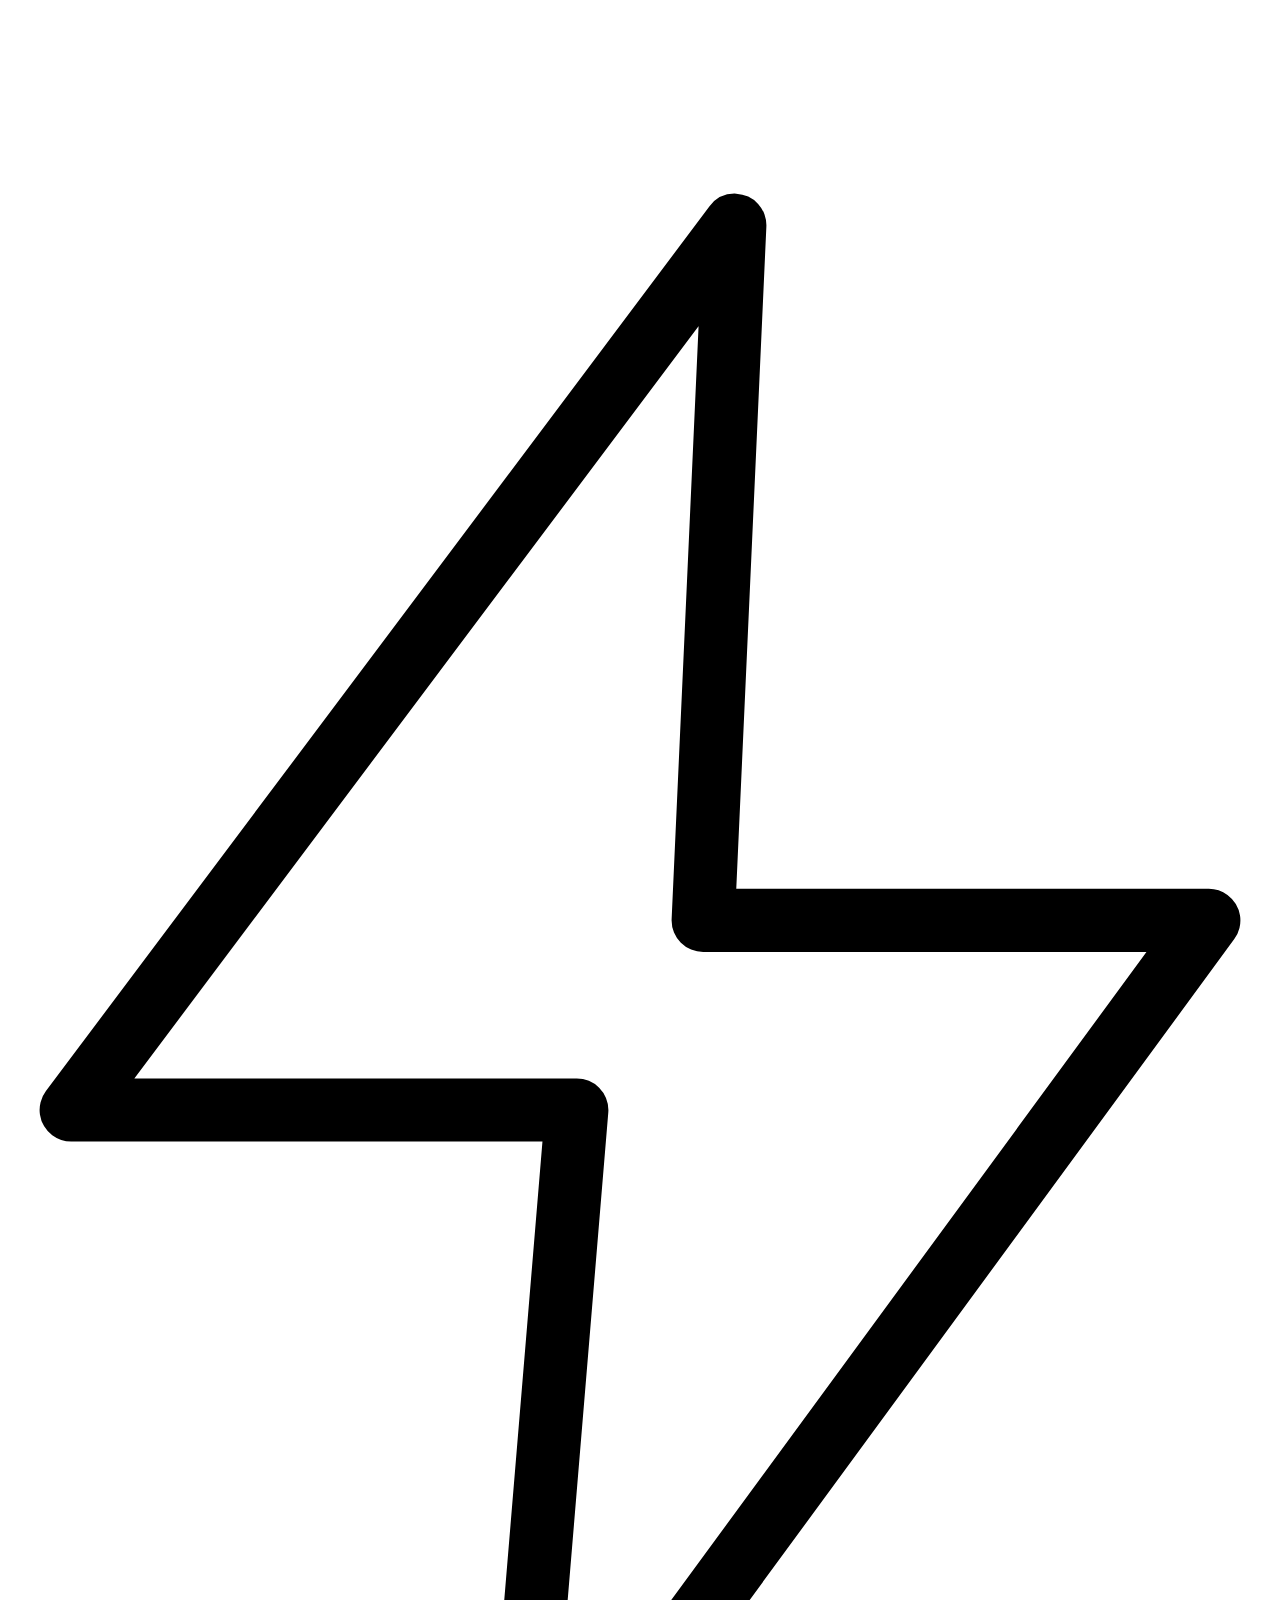
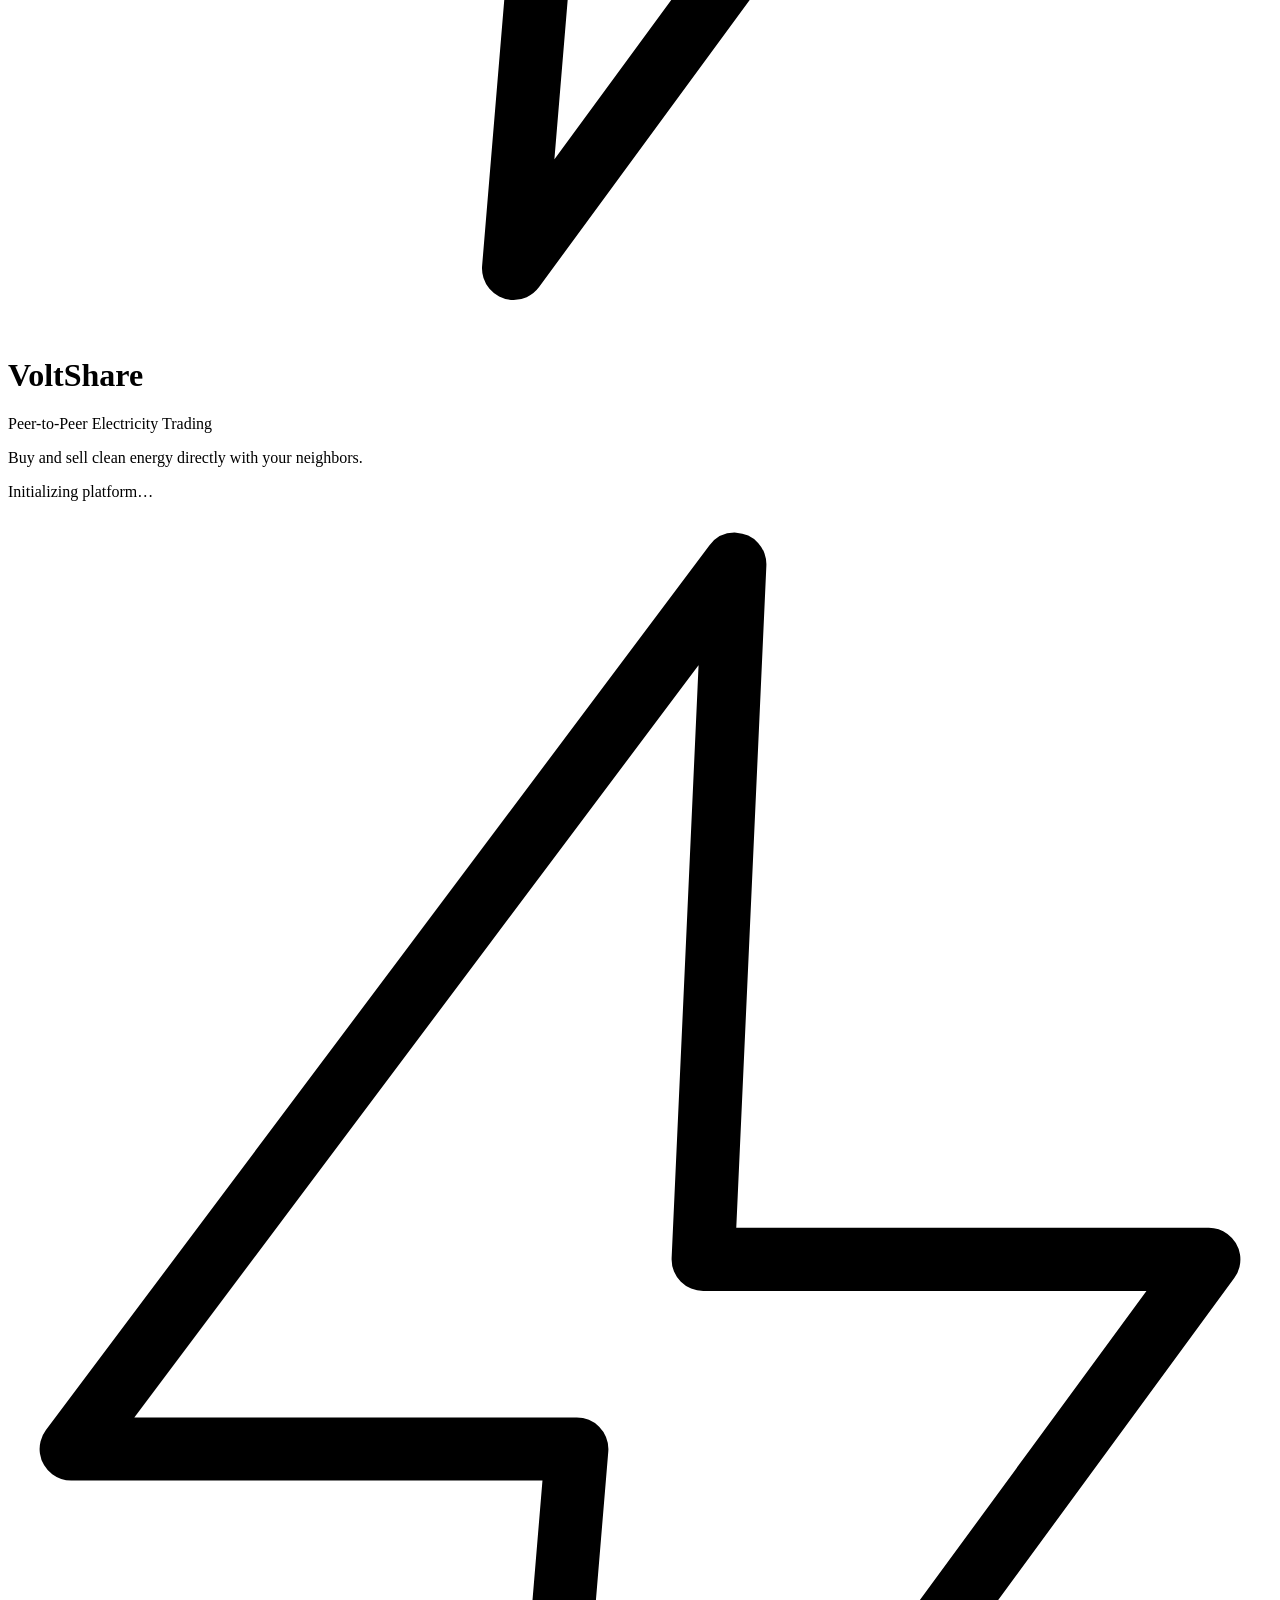
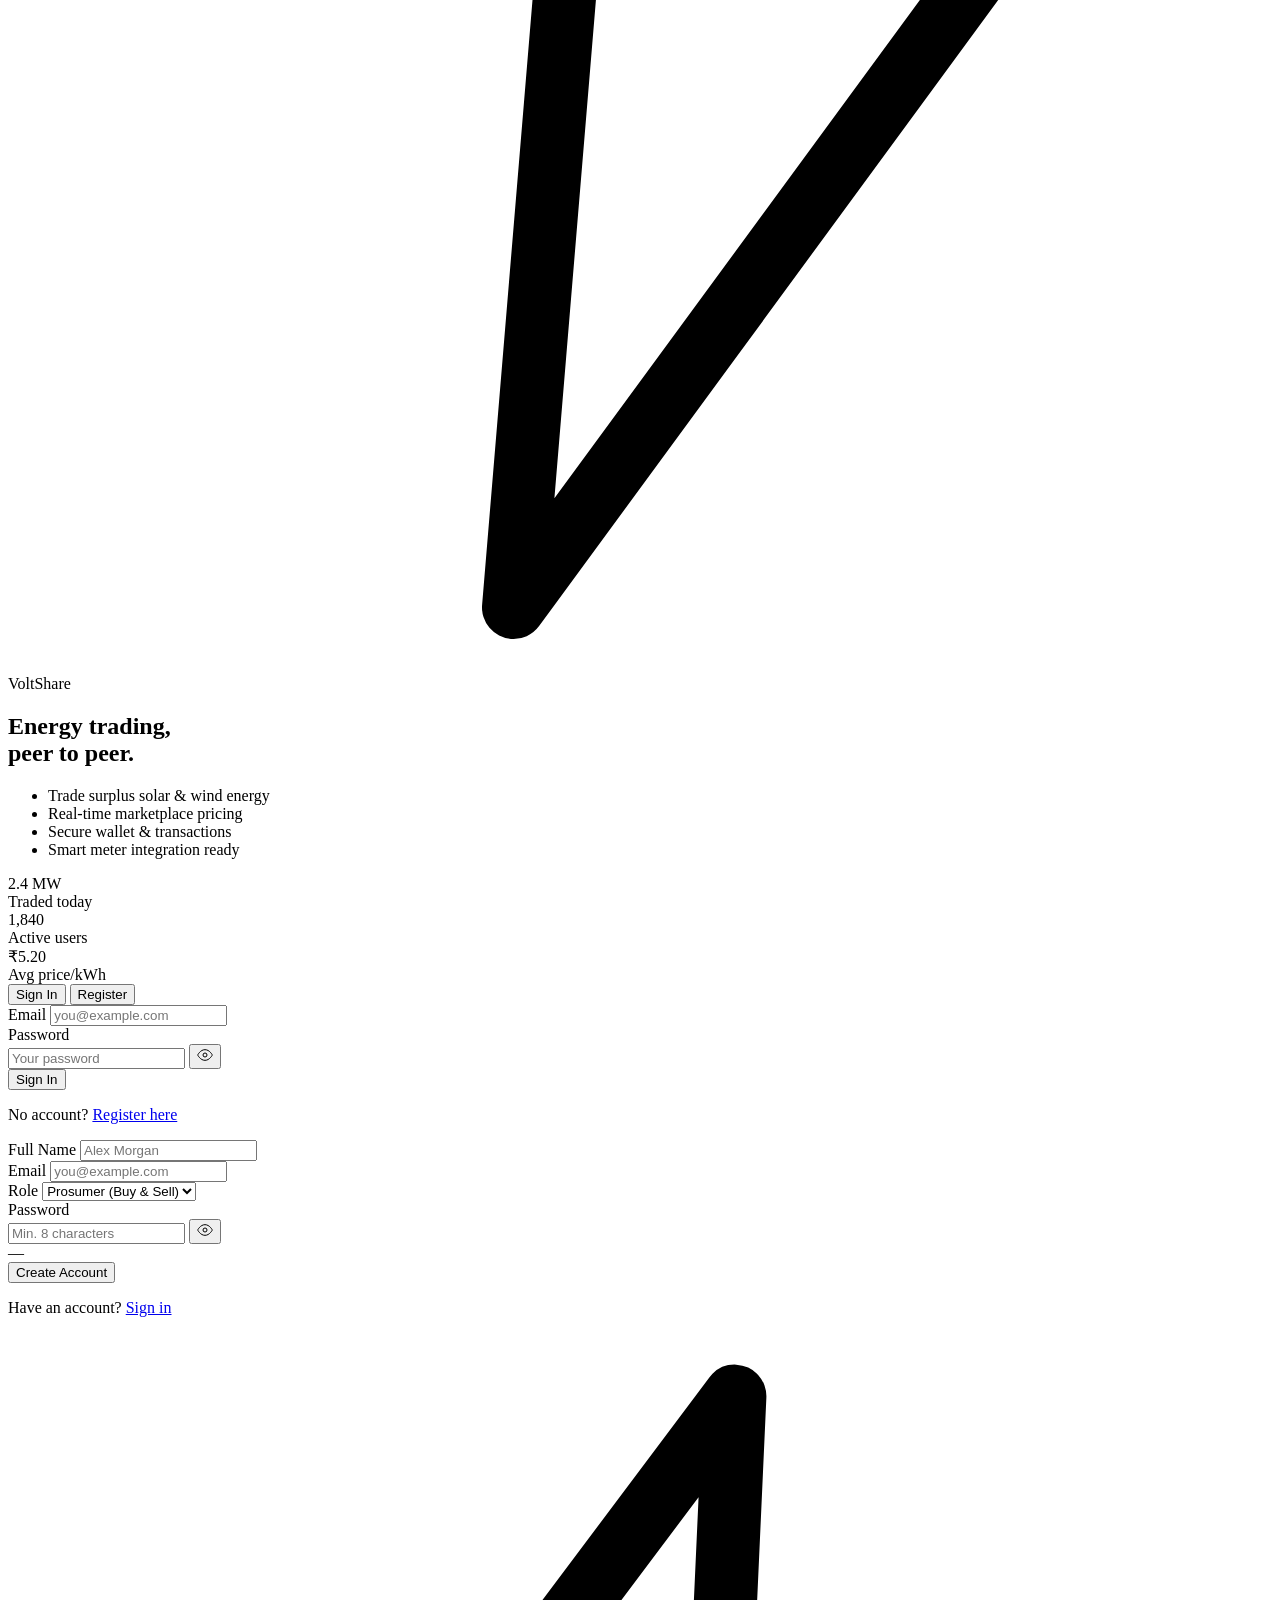
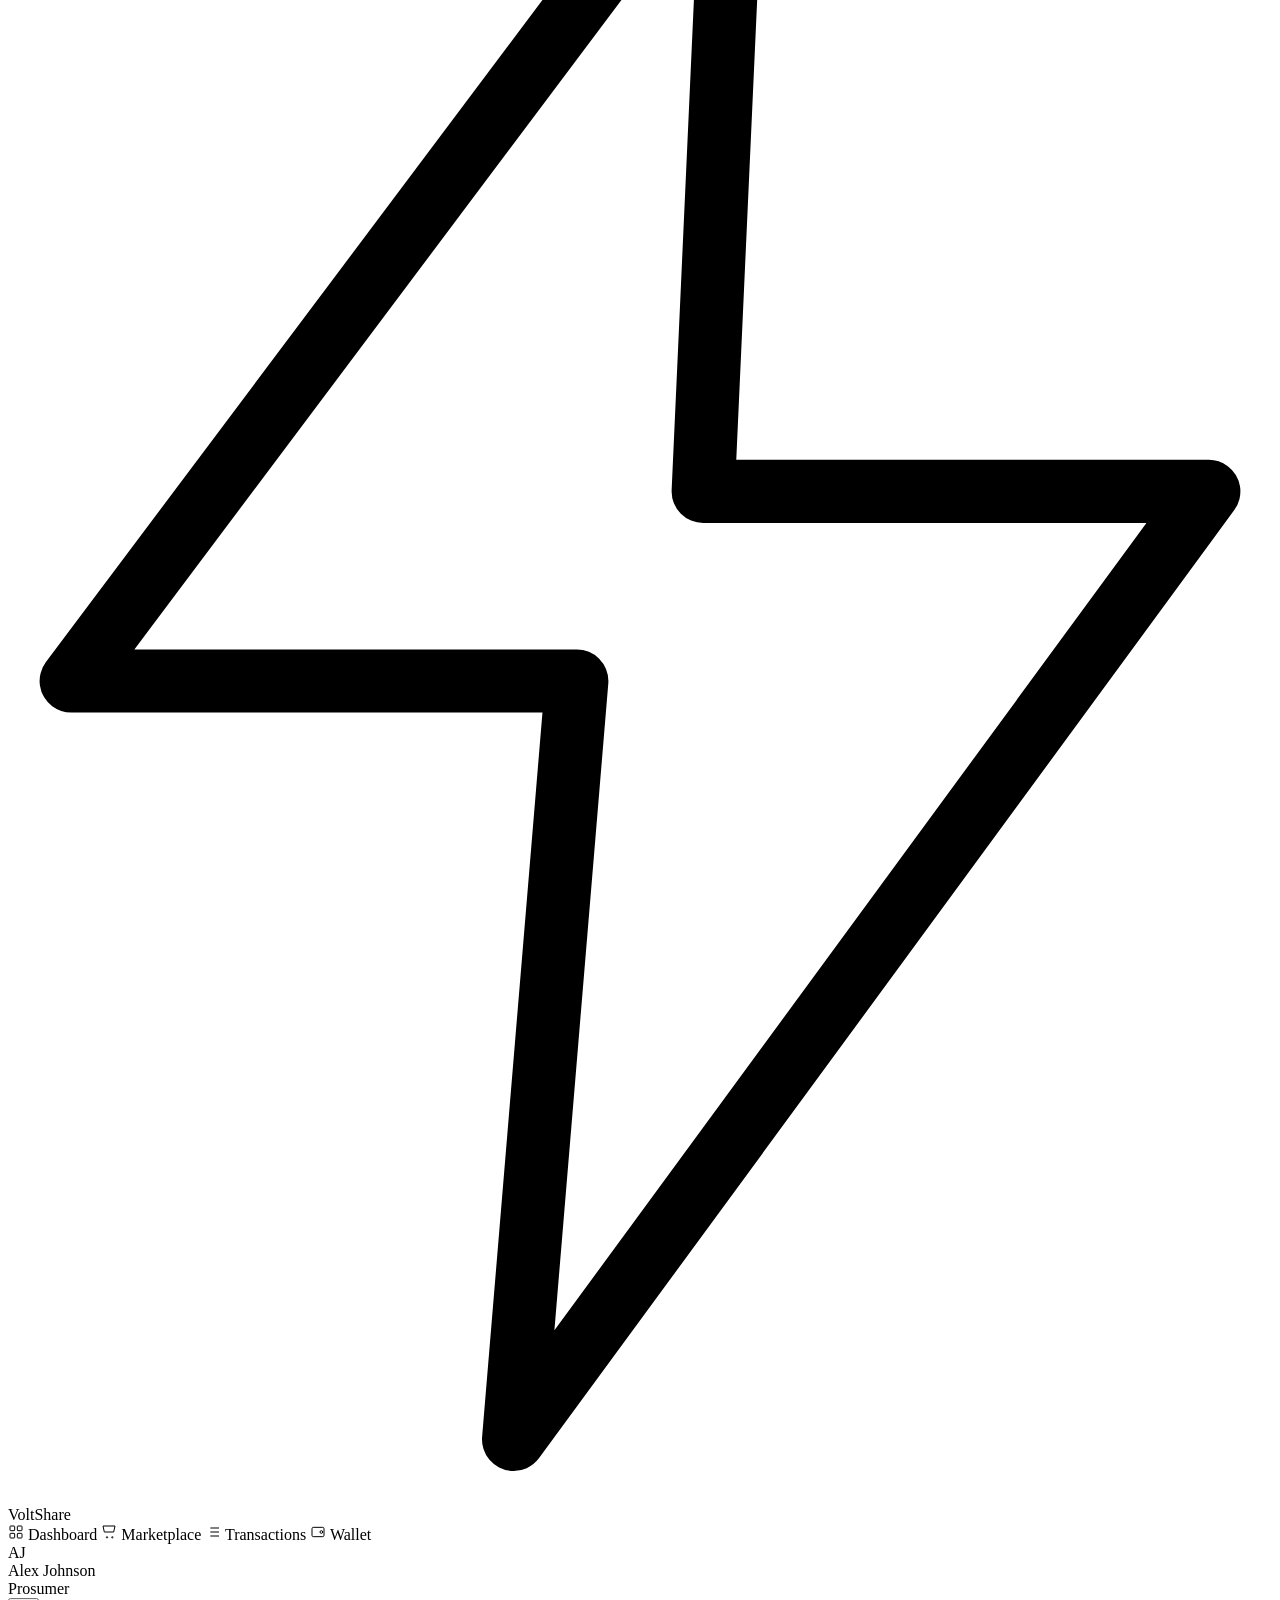
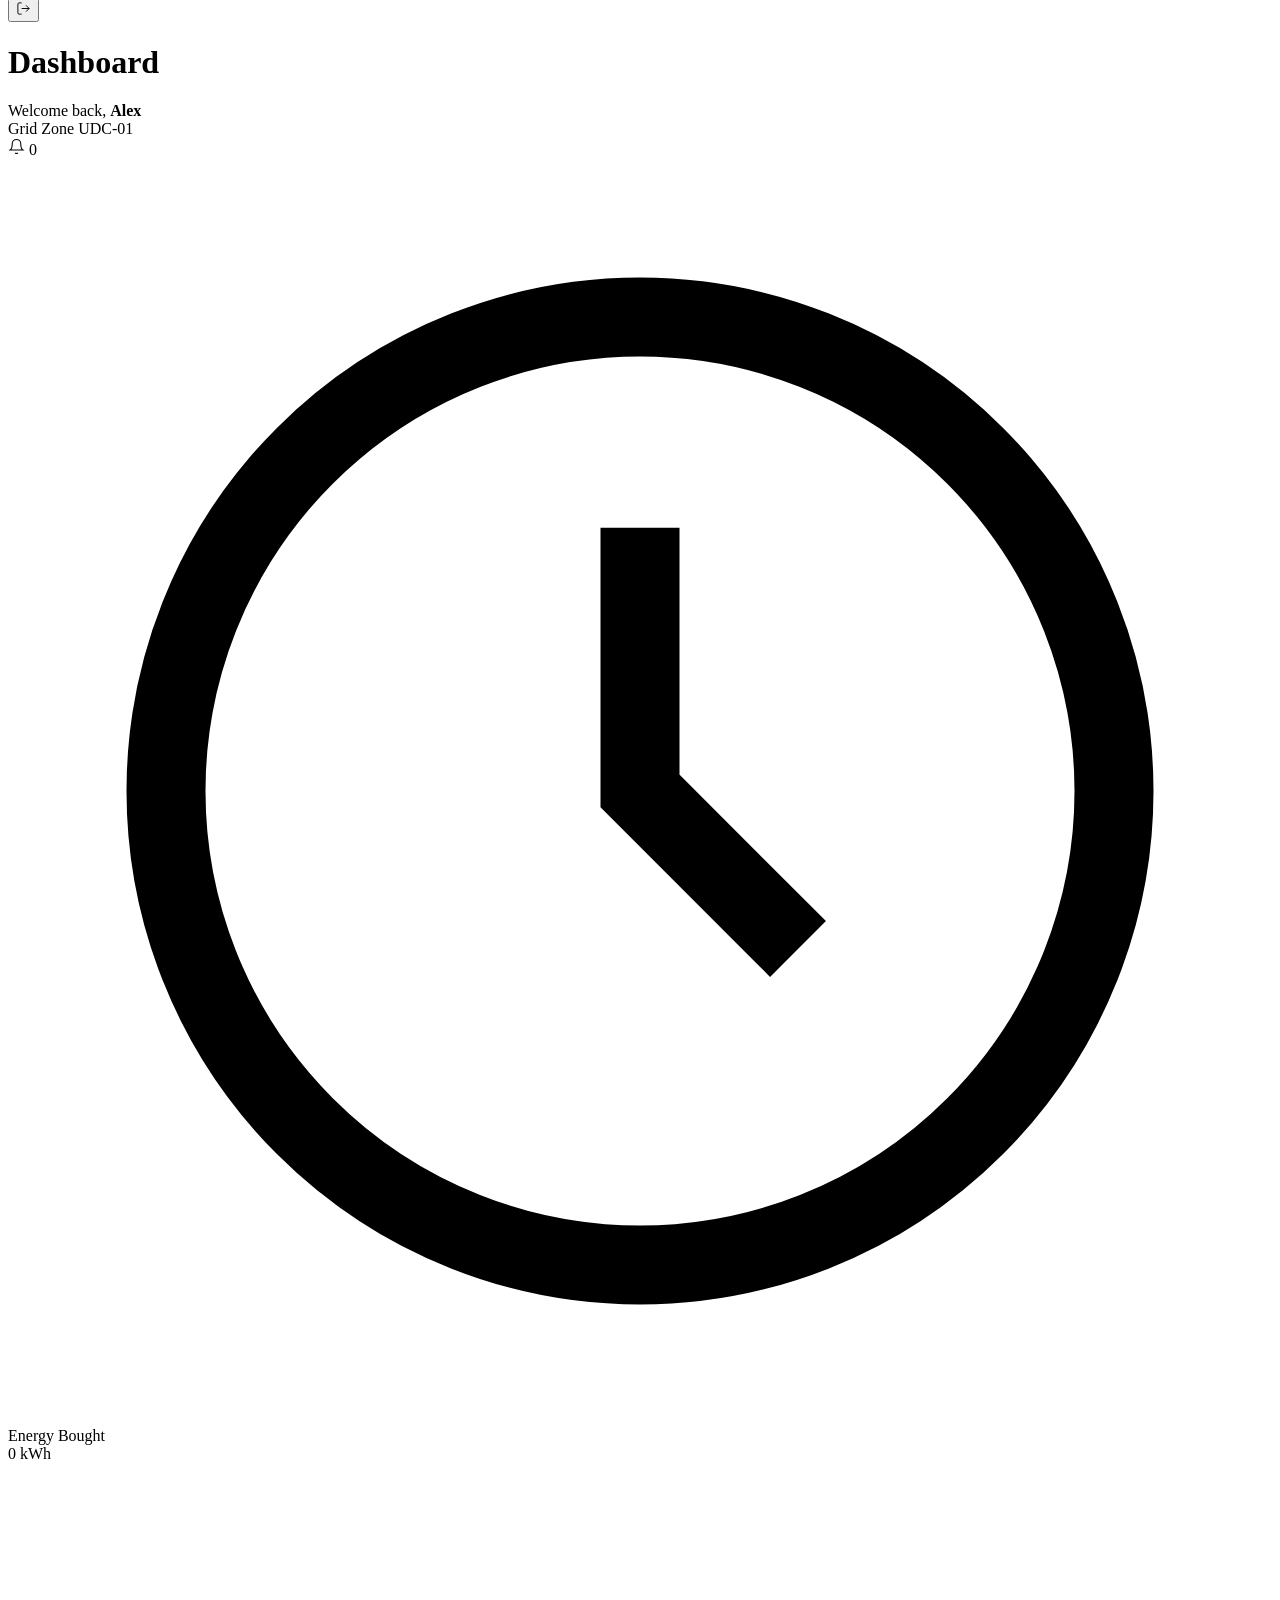
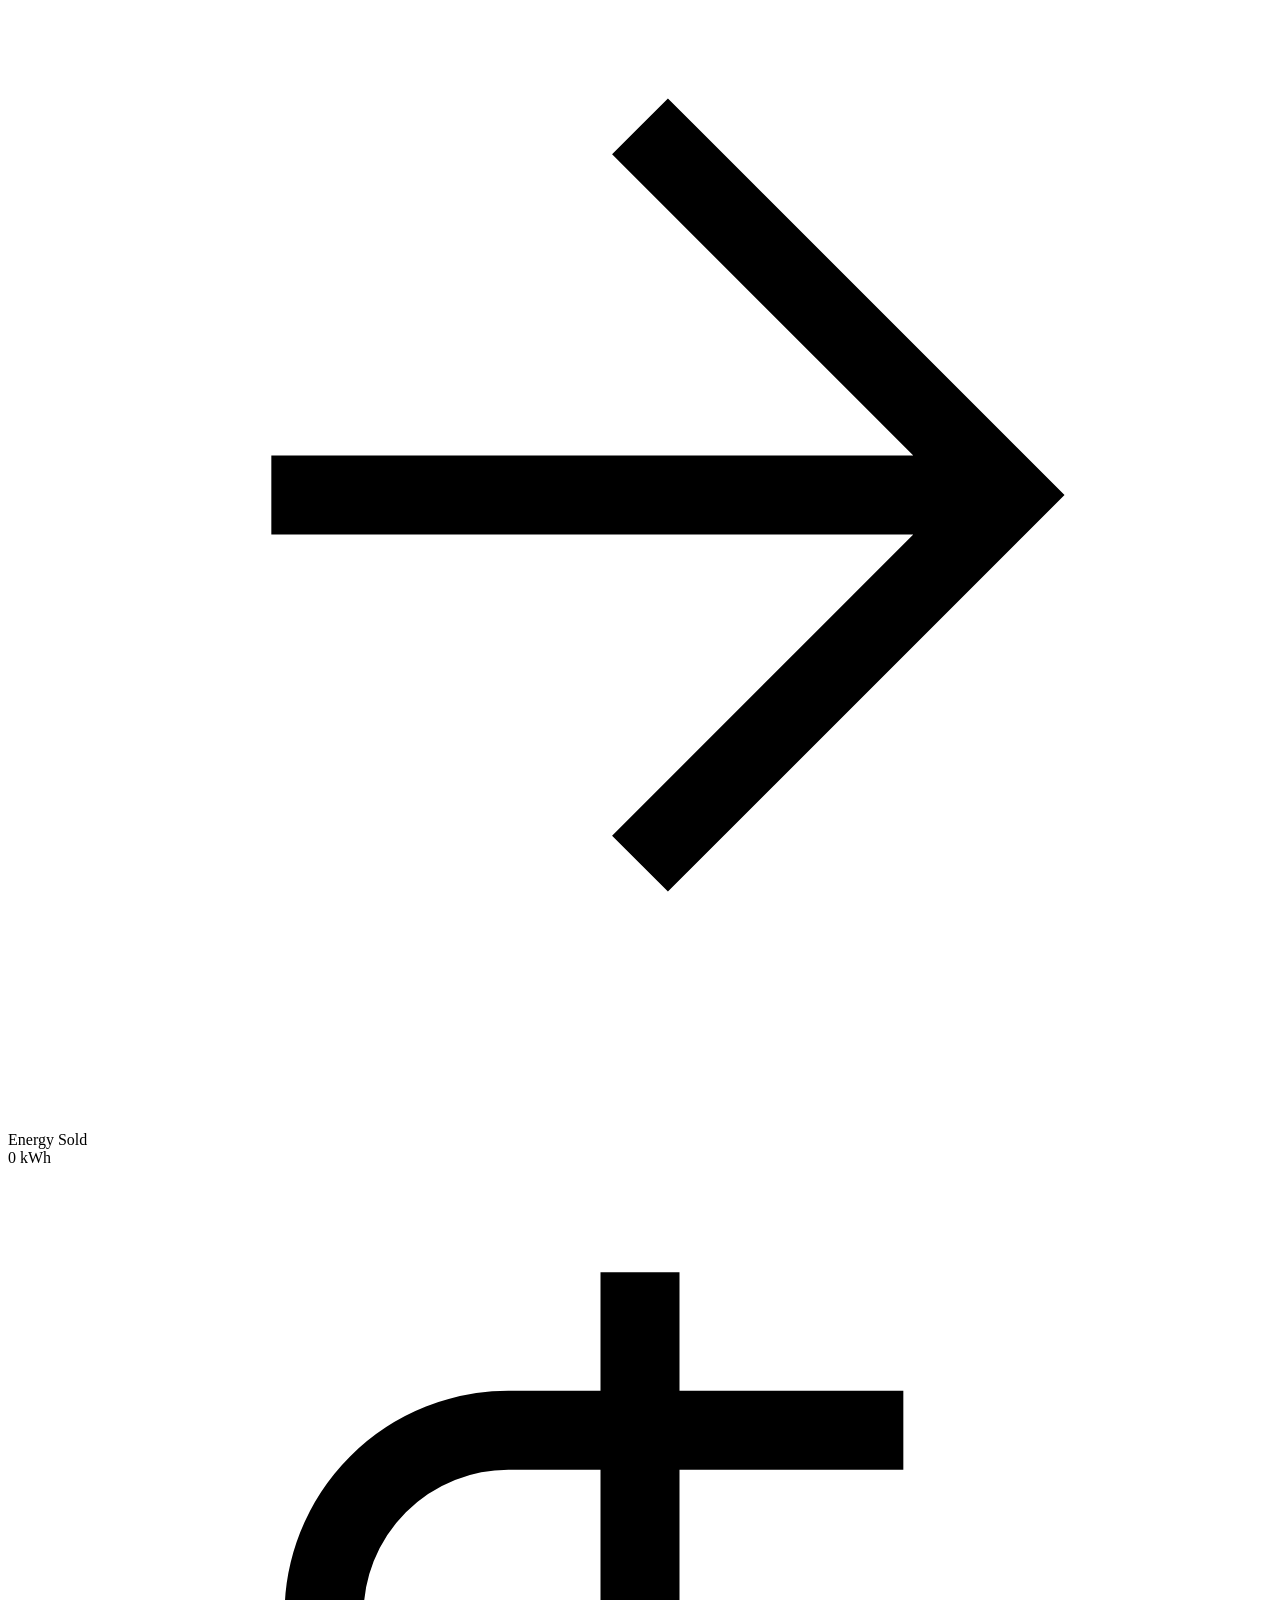
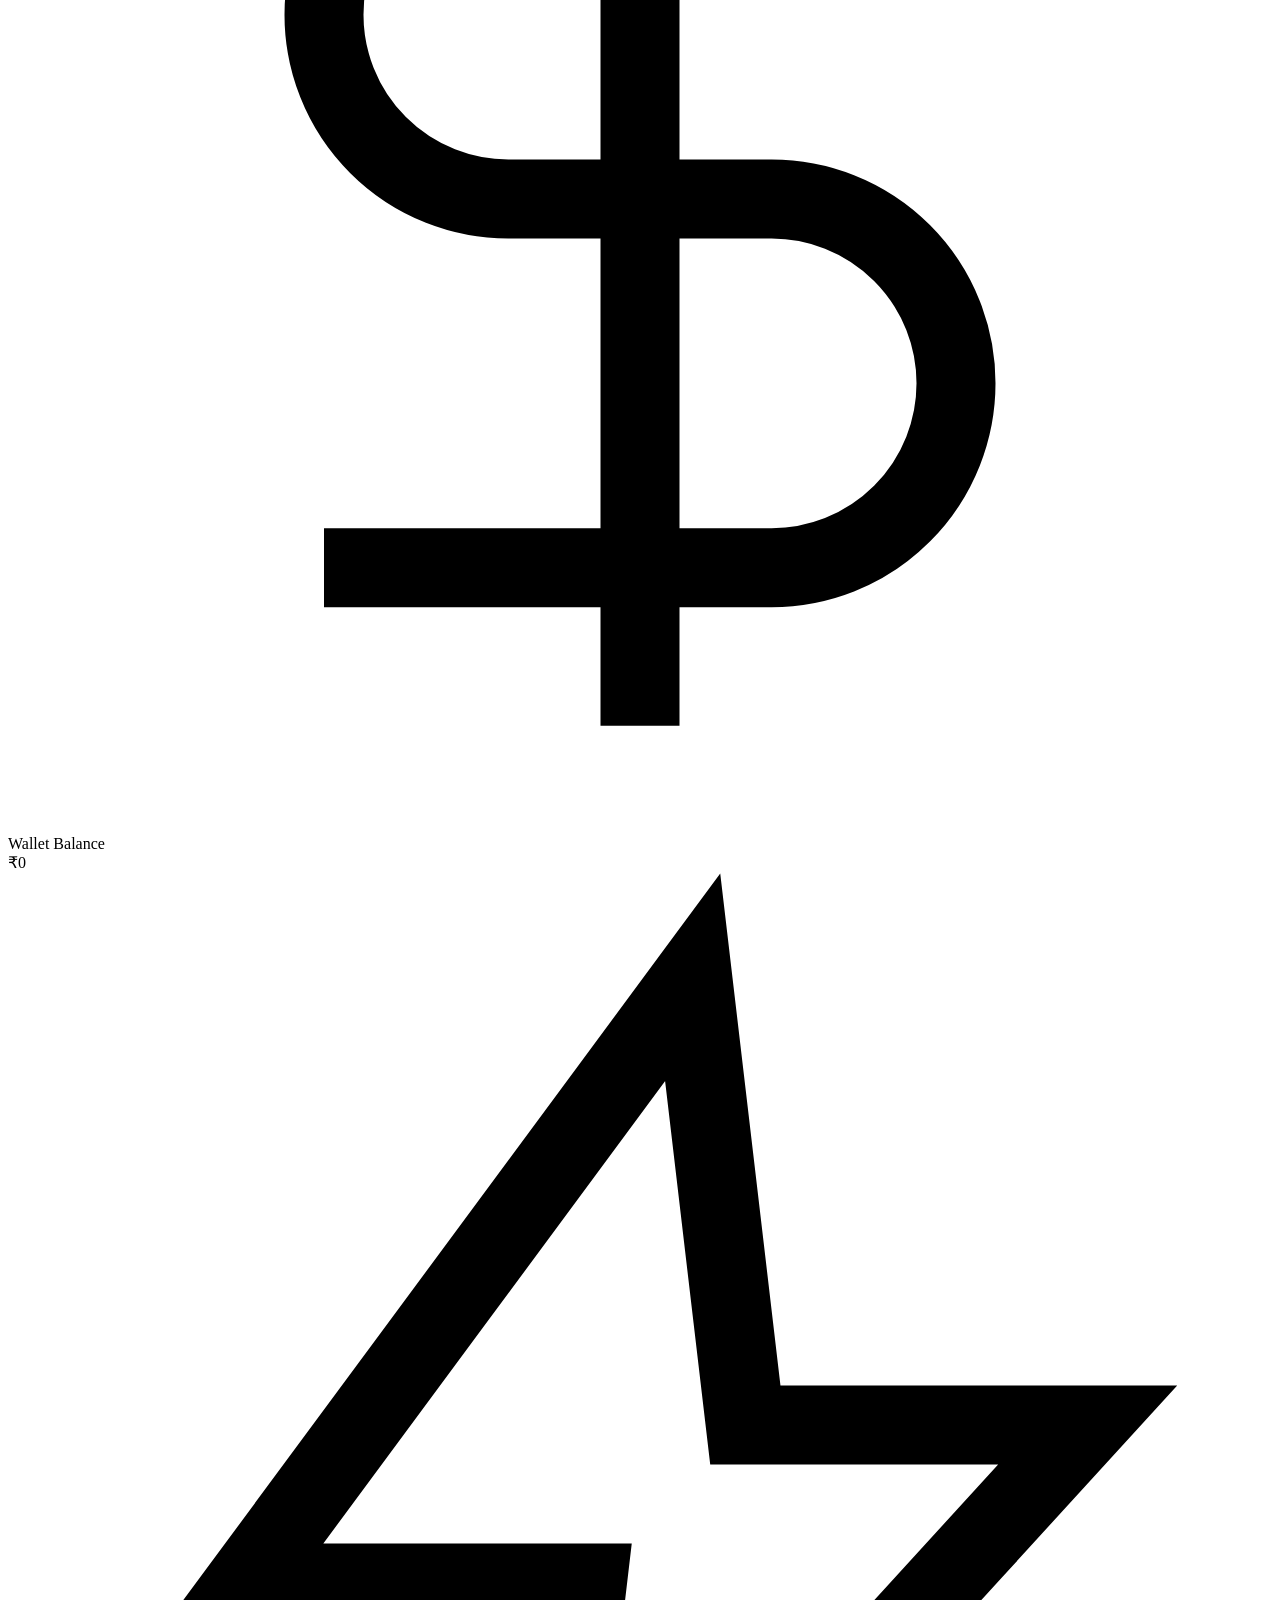
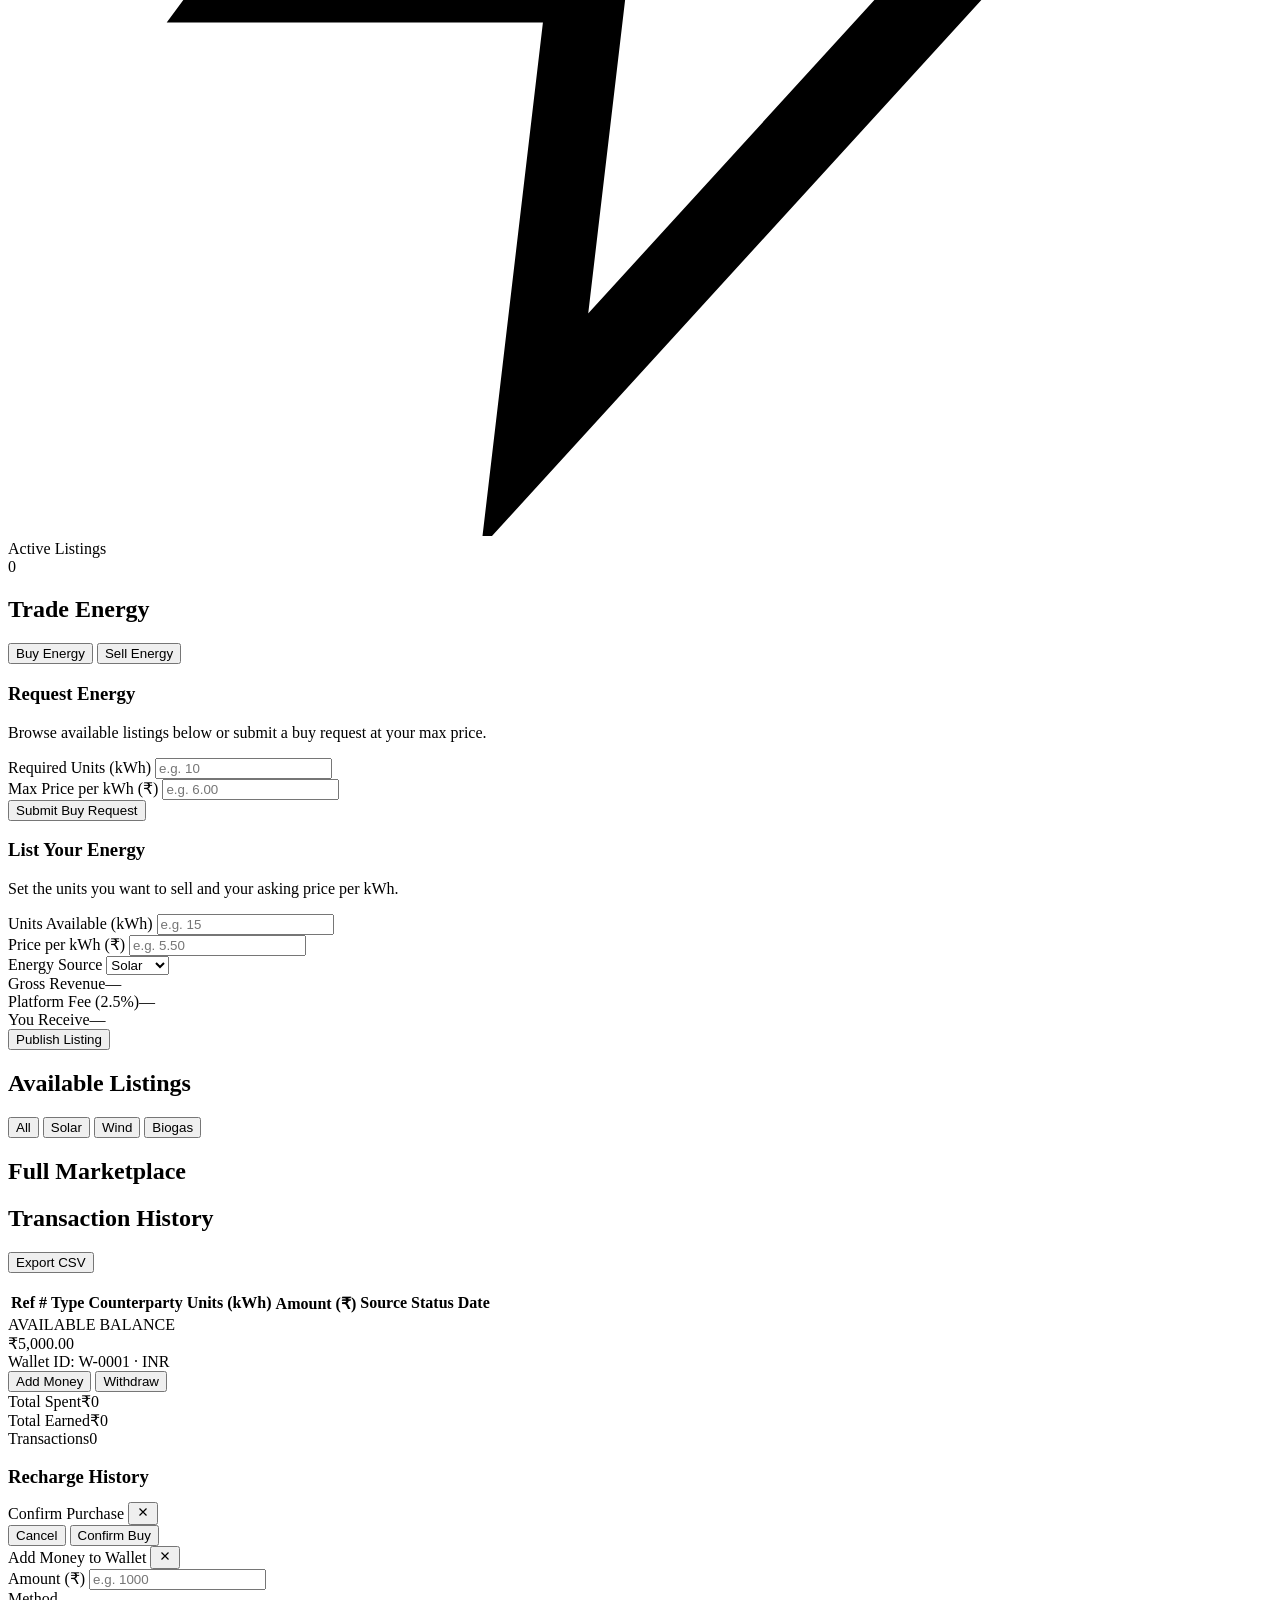
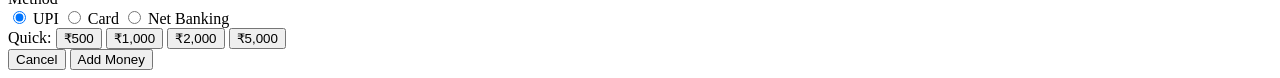
==== commit cfbb249a: "Rename index (4).html to index.html" ====
--- a/index.html
+++ b/index.html
@@ -1,50 +1,471 @@
 <!DOCTYPE html>
-<html>
+<html lang="en">
 <head>
-  <title>P2P Energy</title>
-  <link rel="stylesheet" href="style.css">
+  <meta charset="UTF-8" />
+  <meta name="viewport" content="width=device-width, initial-scale=1.0"/>
+  <title>VoltShare — P2P Energy Trading</title>
+  <link rel="stylesheet" href="style.css" />
+  <link rel="preconnect" href="https://fonts.googleapis.com">
+  <link href="https://fonts.googleapis.com/css2?family=Barlow:wght@300;400;500;600;700&family=Barlow+Condensed:wght@600;700;800&family=JetBrains+Mono:wght@400;500&display=swap" rel="stylesheet">
 </head>
-
 <body>
 
-<!-- AUTH -->
-<div id="auth">
-  <h2>Login</h2>
-  <input id="loginEmail" placeholder="Email"><br>
-  <input id="loginPassword" type="password" placeholder="Password"><br>
-  <button onclick="login()">Login</button>
-
-  <h2>Signup</h2>
-  <input id="signupName" placeholder="Name"><br>
-  <input id="signupEmail" placeholder="Email"><br>
-  <input id="signupPassword" type="password" placeholder="Password"><br>
-  <select id="signupRole">
-    <option value="buyer">Buyer</option>
-    <option value="seller">Seller</option>
-    <option value="prosumer">Prosumer</option>
-  </select><br>
-  <button onclick="signup()">Signup</button>
+<!-- ══════════════════════════════════════════════
+     LAYER 1 · LANDING / SPLASH SCREEN
+══════════════════════════════════════════════ -->
+<div id="landing" class="layer active">
+  <canvas id="grid-canvas"></canvas>
+
+  <div class="landing-content">
+    <div class="landing-bolt" id="landingBolt">
+      <svg viewBox="0 0 40 56" fill="none" xmlns="http://www.w3.org/2000/svg">
+        <path d="M23 2L2 30H18L16 54L38 24H22L23 2Z" stroke="currentColor" stroke-width="2" stroke-linejoin="round" fill="none"/>
+      </svg>
+    </div>
+
+    <h1 class="landing-logo">
+      <span class="logo-v">Volt</span><span class="logo-s">Share</span>
+    </h1>
+
+    <div class="landing-tagline">Peer-to-Peer Electricity Trading</div>
+
+    <div class="landing-bar"></div>
+
+    <p class="landing-sub">Buy and sell clean energy directly with your neighbors.</p>
+
+    <div class="landing-progress">
+      <div class="lp-fill" id="lpFill"></div>
+    </div>
+    <div class="landing-hint">Initializing platform…</div>
+  </div>
 </div>
 
-<!-- DASHBOARD -->
-<div id="dashboard" style="display:none;">
-  <h1>Dashboard</h1>
-
-  <p>Energy Bought: <span id="bought"></span></p>
-  <p>Energy Sold: <span id="sold"></span></p>
-  <p>Wallet: <span id="wallet"></span></p>
-
-  <button onclick="loadListings()">Load Listings</button>
-  <button onclick="logout()">Logout</button>
-
-  <h2>Listings</h2>
-  <div id="listings"></div>
-
-  <h2>Sell Energy</h2>
-  <input id="sellUnits" placeholder="Units"><br>
-  <input id="sellPrice" placeholder="Price"><br>
-  <button onclick="sellEnergy()">Sell</button>
+<!-- ══════════════════════════════════════════════
+     LAYER 2 · AUTH (LOGIN / REGISTER)
+══════════════════════════════════════════════ -->
+<div id="auth" class="layer">
+  <div class="auth-bg">
+    <!-- Animated grid lines via CSS -->
+    <div class="auth-grid-overlay"></div>
+  </div>
+
+  <div class="auth-shell">
+
+    <!-- Brand column -->
+    <div class="auth-brand-col">
+      <div class="ab-logo">
+        <div class="ab-bolt">
+          <svg viewBox="0 0 40 56" fill="none"><path d="M23 2L2 30H18L16 54L38 24H22L23 2Z" stroke="currentColor" stroke-width="2" stroke-linejoin="round"/></svg>
+        </div>
+        <span>VoltShare</span>
+      </div>
+      <h2 class="ab-heading">Energy trading,<br>peer to peer.</h2>
+      <ul class="ab-points">
+        <li>Trade surplus solar &amp; wind energy</li>
+        <li>Real-time marketplace pricing</li>
+        <li>Secure wallet &amp; transactions</li>
+        <li>Smart meter integration ready</li>
+      </ul>
+      <div class="ab-stat-row">
+        <div class="ab-stat"><div class="ab-stat-n">2.4 MW</div><div class="ab-stat-l">Traded today</div></div>
+        <div class="ab-stat"><div class="ab-stat-n">1,840</div><div class="ab-stat-l">Active users</div></div>
+        <div class="ab-stat"><div class="ab-stat-n">₹5.20</div><div class="ab-stat-l">Avg price/kWh</div></div>
+      </div>
+    </div>
+
+    <!-- Form column -->
+    <div class="auth-form-col">
+
+      <!-- Tab switcher -->
+      <div class="auth-tabs">
+        <button class="auth-tab active" id="tabLogin" onclick="switchTab('login')">Sign In</button>
+        <button class="auth-tab" id="tabRegister" onclick="switchTab('register')">Register</button>
+        <div class="auth-tab-ink" id="tabInk"></div>
+      </div>
+
+      <!-- LOGIN FORM -->
+      <form class="auth-form active" id="formLogin" onsubmit="handleLogin(event)" novalidate>
+        <div class="field-group">
+          <label class="field-label">Email</label>
+          <input type="email" id="loginEmail" class="field-input" placeholder="you@example.com" autocomplete="email"/>
+          <span class="field-error" id="loginEmailErr"></span>
+        </div>
+        <div class="field-group">
+          <label class="field-label">Password</label>
+          <div class="field-input-wrap">
+            <input type="password" id="loginPass" class="field-input" placeholder="Your password" autocomplete="current-password"/>
+            <button type="button" class="eye-toggle" onclick="toggleEye('loginPass', this)" tabindex="-1">
+              <svg viewBox="0 0 24 24" fill="none" stroke="currentColor" stroke-width="1.5" width="16" height="16"><path d="M1 12s4-8 11-8 11 8 11 8-4 8-11 8-11-8-11-8z"/><circle cx="12" cy="12" r="3"/></svg>
+            </button>
+          </div>
+          <span class="field-error" id="loginPassErr"></span>
+        </div>
+        <button type="submit" class="btn-primary">Sign In</button>
+        <p class="auth-switch-hint">No account? <a href="#" onclick="switchTab('register')">Register here</a></p>
+      </form>
+
+      <!-- REGISTER FORM -->
+      <form class="auth-form" id="formRegister" onsubmit="handleRegister(event)" novalidate>
+        <div class="field-group">
+          <label class="field-label">Full Name</label>
+          <input type="text" id="regName" class="field-input" placeholder="Alex Morgan" autocomplete="name"/>
+          <span class="field-error" id="regNameErr"></span>
+        </div>
+        <div class="field-group">
+          <label class="field-label">Email</label>
+          <input type="email" id="regEmail" class="field-input" placeholder="you@example.com" autocomplete="email"/>
+          <span class="field-error" id="regEmailErr"></span>
+        </div>
+        <div class="field-group">
+          <label class="field-label">Role</label>
+          <select id="regRole" class="field-input field-select">
+            <option value="prosumer">Prosumer (Buy &amp; Sell)</option>
+            <option value="buyer">Buyer only</option>
+            <option value="seller">Seller only</option>
+          </select>
+        </div>
+        <div class="field-group">
+          <label class="field-label">Password</label>
+          <div class="field-input-wrap">
+            <input type="password" id="regPass" class="field-input" placeholder="Min. 8 characters" autocomplete="new-password" oninput="updateStrength(this.value)"/>
+            <button type="button" class="eye-toggle" onclick="toggleEye('regPass', this)" tabindex="-1">
+              <svg viewBox="0 0 24 24" fill="none" stroke="currentColor" stroke-width="1.5" width="16" height="16"><path d="M1 12s4-8 11-8 11 8 11 8-4 8-11 8-11-8-11-8z"/><circle cx="12" cy="12" r="3"/></svg>
+            </button>
+          </div>
+          <div class="strength-row">
+            <div class="strength-track"><div class="strength-fill" id="strengthFill"></div></div>
+            <span class="strength-label" id="strengthLabel">—</span>
+          </div>
+          <span class="field-error" id="regPassErr"></span>
+        </div>
+        <button type="submit" class="btn-primary">Create Account</button>
+        <p class="auth-switch-hint">Have an account? <a href="#" onclick="switchTab('login')">Sign in</a></p>
+      </form>
+
+    </div><!-- /auth-form-col -->
+  </div><!-- /auth-shell -->
+</div><!-- /auth -->
+
+
+<!-- ══════════════════════════════════════════════
+     LAYER 3 · MAIN APPLICATION
+══════════════════════════════════════════════ -->
+<div id="app" class="layer">
+
+  <!-- SIDEBAR -->
+  <nav class="sidebar">
+    <div class="sidebar-top">
+      <div class="sidebar-logo">
+        <div class="sl-bolt">
+          <svg viewBox="0 0 40 56" fill="none"><path d="M23 2L2 30H18L16 54L38 24H22L23 2Z" stroke="currentColor" stroke-width="2" stroke-linejoin="round"/></svg>
+        </div>
+        <span>VoltShare</span>
+      </div>
+
+      <nav class="nav-links">
+        <a class="nav-link active" data-page="dashboard" onclick="navigateTo('dashboard')">
+          <svg viewBox="0 0 24 24" fill="none" stroke="currentColor" stroke-width="1.5" width="16" height="16"><rect x="3" y="3" width="7" height="7" rx="1"/><rect x="14" y="3" width="7" height="7" rx="1"/><rect x="3" y="14" width="7" height="7" rx="1"/><rect x="14" y="14" width="7" height="7" rx="1"/></svg>
+          Dashboard
+        </a>
+        <a class="nav-link" data-page="market" onclick="navigateTo('market')">
+          <svg viewBox="0 0 24 24" fill="none" stroke="currentColor" stroke-width="1.5" width="16" height="16"><path d="M3 3h18l-2 9H5L3 3z"/><circle cx="9" cy="20" r="1"/><circle cx="17" cy="20" r="1"/></svg>
+          Marketplace
+        </a>
+        <a class="nav-link" data-page="transactions" onclick="navigateTo('transactions')">
+          <svg viewBox="0 0 24 24" fill="none" stroke="currentColor" stroke-width="1.5" width="16" height="16"><path d="M8 6h13M8 12h13M8 18h13M3 6h.01M3 12h.01M3 18h.01"/></svg>
+          Transactions
+        </a>
+        <a class="nav-link" data-page="wallet" onclick="navigateTo('wallet')">
+          <svg viewBox="0 0 24 24" fill="none" stroke="currentColor" stroke-width="1.5" width="16" height="16"><path d="M21 12V7a2 2 0 00-2-2H5a2 2 0 00-2 2v10a2 2 0 002 2h14a2 2 0 002-2v-5"/><circle cx="17" cy="12" r="2"/></svg>
+          Wallet
+        </a>
+      </nav>
+    </div>
+
+    <div class="sidebar-user">
+      <div class="su-avatar" id="suAvatar">AJ</div>
+      <div class="su-info">
+        <div class="su-name" id="suName">Alex Johnson</div>
+        <div class="su-role" id="suRole">Prosumer</div>
+      </div>
+      <button class="su-logout" onclick="logout()" title="Sign out">
+        <svg viewBox="0 0 24 24" fill="none" stroke="currentColor" stroke-width="1.5" width="15" height="15"><path d="M9 21H5a2 2 0 01-2-2V5a2 2 0 012-2h4"/><polyline points="16 17 21 12 16 7"/><line x1="21" y1="12" x2="9" y2="12"/></svg>
+      </button>
+    </div>
+  </nav>
+
+  <!-- MAIN PANEL -->
+  <main class="main-panel">
+
+    <!-- Topbar -->
+    <header class="topbar">
+      <div class="topbar-left">
+        <h1 class="topbar-title" id="topbarTitle">Dashboard</h1>
+        <span class="topbar-sub" id="topbarSub">Welcome back, <strong id="topbarName">Alex</strong></span>
+      </div>
+      <div class="topbar-right">
+        <div class="zone-chip">
+          <span class="zone-dot"></span>
+          Grid Zone UDC-01
+        </div>
+        <div class="notif-btn" id="notifBtn">
+          <svg viewBox="0 0 24 24" fill="none" stroke="currentColor" stroke-width="1.5" width="17" height="17"><path d="M18 8A6 6 0 006 8c0 7-3 9-3 9h18s-3-2-3-9"/><path d="M13.73 21a2 2 0 01-3.46 0"/></svg>
+          <span class="notif-badge" id="notifBadge">0</span>
+        </div>
+      </div>
+    </header>
+
+    <!-- ─────────────────────────────── PAGE: DASHBOARD -->
+    <section class="page active" id="page-dashboard">
+
+      <!-- KPI Cards -->
+      <div class="kpi-grid">
+        <div class="kpi-card" style="--accent:#00d68f">
+          <div class="kpi-icon"><svg viewBox="0 0 24 24" fill="none" stroke="currentColor" stroke-width="1.5"><circle cx="12" cy="12" r="9"/><path d="M12 7v5l3 3"/></svg></div>
+          <div class="kpi-body">
+            <div class="kpi-label">Energy Bought</div>
+            <div class="kpi-value" id="kpiBought">0 kWh</div>
+          </div>
+        </div>
+        <div class="kpi-card" style="--accent:#00b4ff">
+          <div class="kpi-icon"><svg viewBox="0 0 24 24" fill="none" stroke="currentColor" stroke-width="1.5"><path d="M5 12h14M12 5l7 7-7 7"/></svg></div>
+          <div class="kpi-body">
+            <div class="kpi-label">Energy Sold</div>
+            <div class="kpi-value" id="kpiSold">0 kWh</div>
+          </div>
+        </div>
+        <div class="kpi-card" style="--accent:#f5a623">
+          <div class="kpi-icon"><svg viewBox="0 0 24 24" fill="none" stroke="currentColor" stroke-width="1.5"><path d="M12 2v20M17 5H9.5a3.5 3.5 0 000 7h5a3.5 3.5 0 010 7H6"/></svg></div>
+          <div class="kpi-body">
+            <div class="kpi-label">Wallet Balance</div>
+            <div class="kpi-value" id="kpiWallet">₹0</div>
+          </div>
+        </div>
+        <div class="kpi-card" style="--accent:#a78bfa">
+          <div class="kpi-icon"><svg viewBox="0 0 24 24" fill="none" stroke="currentColor" stroke-width="1.5"><path d="M13 2L4.5 13.5H11L10 22L20.5 10.5H14L13 2Z"/></svg></div>
+          <div class="kpi-body">
+            <div class="kpi-label">Active Listings</div>
+            <div class="kpi-value" id="kpiListings">0</div>
+          </div>
+        </div>
+      </div>
+
+      <!-- Buy / Sell Toggle -->
+      <div class="trade-section">
+        <div class="trade-header">
+          <h2 class="section-title">Trade Energy</h2>
+          <div class="bs-toggle">
+            <button class="bs-btn active" id="btnBuy" onclick="setTradeMode('buy')">Buy Energy</button>
+            <button class="bs-btn" id="btnSell" onclick="setTradeMode('sell')">Sell Energy</button>
+            <div class="bs-slider" id="bsSlider"></div>
+          </div>
+        </div>
+
+        <!-- BUY FORM -->
+        <div class="trade-form active" id="buyForm">
+          <div class="trade-form-inner">
+            <div class="tf-intro">
+              <h3>Request Energy</h3>
+              <p>Browse available listings below or submit a buy request at your max price.</p>
+            </div>
+            <div class="tf-fields">
+              <div class="field-group">
+                <label class="field-label">Required Units (kWh)</label>
+                <input type="number" id="buyUnits" class="field-input" placeholder="e.g. 10" min="0.1" step="0.1"/>
+                <span class="field-error" id="buyUnitsErr"></span>
+              </div>
+              <div class="field-group">
+                <label class="field-label">Max Price per kWh (₹)</label>
+                <input type="number" id="buyMaxPrice" class="field-input" placeholder="e.g. 6.00" min="0.1" step="0.01"/>
+                <span class="field-error" id="buyMaxPriceErr"></span>
+              </div>
+            </div>
+            <button class="btn-primary" onclick="submitBuyRequest()">Submit Buy Request</button>
+          </div>
+        </div>
+
+        <!-- SELL FORM -->
+        <div class="trade-form" id="sellForm">
+          <div class="trade-form-inner">
+            <div class="tf-intro">
+              <h3>List Your Energy</h3>
+              <p>Set the units you want to sell and your asking price per kWh.</p>
+            </div>
+            <div class="tf-fields">
+              <div class="field-group">
+                <label class="field-label">Units Available (kWh)</label>
+                <input type="number" id="sellUnits" class="field-input" placeholder="e.g. 15" min="0.1" step="0.1"/>
+                <span class="field-error" id="sellUnitsErr"></span>
+              </div>
+              <div class="field-group">
+                <label class="field-label">Price per kWh (₹)</label>
+                <input type="number" id="sellPrice" class="field-input" placeholder="e.g. 5.50" min="0.1" step="0.01"/>
+                <span class="field-error" id="sellPriceErr"></span>
+              </div>
+              <div class="field-group">
+                <label class="field-label">Energy Source</label>
+                <select id="sellSource" class="field-input field-select">
+                  <option value="Solar">Solar</option>
+                  <option value="Wind">Wind</option>
+                  <option value="Biogas">Biogas</option>
+                  <option value="Hydro">Hydro</option>
+                </select>
+              </div>
+            </div>
+            <div class="sell-preview" id="sellPreview">
+              <div class="sp-row"><span>Gross Revenue</span><span id="spGross">—</span></div>
+              <div class="sp-row"><span>Platform Fee (2.5%)</span><span id="spFee">—</span></div>
+              <div class="sp-row strong"><span>You Receive</span><span id="spNet">—</span></div>
+            </div>
+            <button class="btn-primary" onclick="submitSellListing()">Publish Listing</button>
+          </div>
+        </div>
+      </div>
+
+      <!-- Live Listings -->
+      <div class="listings-section">
+        <div class="section-header-row">
+          <h2 class="section-title">Available Listings</h2>
+          <div class="filter-row">
+            <button class="filter-pill active" data-src="All" onclick="filterListings('All', this)">All</button>
+            <button class="filter-pill" data-src="Solar" onclick="filterListings('Solar', this)">Solar</button>
+            <button class="filter-pill" data-src="Wind" onclick="filterListings('Wind', this)">Wind</button>
+            <button class="filter-pill" data-src="Biogas" onclick="filterListings('Biogas', this)">Biogas</button>
+          </div>
+        </div>
+        <div class="listings-grid" id="listingsGrid">
+          <!-- JS-rendered cards -->
+        </div>
+      </div>
+
+    </section><!-- /page-dashboard -->
+
+
+    <!-- ─────────────────────────────── PAGE: MARKET -->
+    <section class="page" id="page-market">
+      <div class="page-inner">
+        <h2 class="section-title" style="margin-bottom:20px">Full Marketplace</h2>
+        <div class="listings-grid" id="marketGrid"></div>
+      </div>
+    </section>
+
+
+    <!-- ─────────────────────────────── PAGE: TRANSACTIONS -->
+    <section class="page" id="page-transactions">
+      <div class="page-inner">
+        <div class="section-header-row" style="margin-bottom:18px">
+          <h2 class="section-title">Transaction History</h2>
+          <button class="btn-outline" onclick="exportCSV()">Export CSV</button>
+        </div>
+        <div class="table-wrap">
+          <table class="data-table" id="txTable">
+            <thead>
+              <tr>
+                <th>Ref #</th><th>Type</th><th>Counterparty</th>
+                <th>Units (kWh)</th><th>Amount (₹)</th><th>Source</th>
+                <th>Status</th><th>Date</th>
+              </tr>
+            </thead>
+            <tbody id="txBody"></tbody>
+          </table>
+        </div>
+      </div>
+    </section>
+
+
+    <!-- ─────────────────────────────── PAGE: WALLET -->
+    <section class="page" id="page-wallet">
+      <div class="wallet-layout">
+        <!-- Balance card -->
+        <div class="wallet-card">
+          <div class="wc-eyebrow">AVAILABLE BALANCE</div>
+          <div class="wc-amount" id="wcAmount">₹5,000.00</div>
+          <div class="wc-meta">Wallet ID: W-<span id="wcId">0001</span> · INR</div>
+          <div class="wc-actions">
+            <button class="btn-primary" onclick="openAddMoney()">Add Money</button>
+            <button class="btn-outline" onclick="showToast('Withdrawals coming soon', 'info')">Withdraw</button>
+          </div>
+        </div>
+
+        <!-- Mini stats -->
+        <div class="wallet-stats">
+          <div class="wstat"><span class="wstat-l">Total Spent</span><span class="wstat-v red" id="wstatSpent">₹0</span></div>
+          <div class="wstat"><span class="wstat-l">Total Earned</span><span class="wstat-v green" id="wstatEarned">₹0</span></div>
+          <div class="wstat"><span class="wstat-l">Transactions</span><span class="wstat-v" id="wstatCount">0</span></div>
+        </div>
+
+        <!-- Recharge history -->
+        <div class="recharge-section">
+          <h3 class="section-title" style="margin-bottom:14px">Recharge History</h3>
+          <div class="recharge-list" id="rechargeList"></div>
+        </div>
+      </div>
+    </section>
+
+  </main><!-- /main-panel -->
+</div><!-- /app -->
+
+
+<!-- ══════════════════════════════════════════════
+     MODALS
+══════════════════════════════════════════════ -->
+
+<!-- Buy Confirm Modal -->
+<div class="modal-backdrop" id="modalBuy">
+  <div class="modal-box">
+    <div class="modal-hdr">
+      <span class="modal-title">Confirm Purchase</span>
+      <button class="modal-close" onclick="closeModal('modalBuy')">
+        <svg viewBox="0 0 24 24" fill="none" stroke="currentColor" stroke-width="2" width="14" height="14"><path d="M18 6L6 18M6 6l12 12"/></svg>
+      </button>
+    </div>
+    <div class="modal-body" id="modalBuyBody"></div>
+    <div class="modal-ftr">
+      <button class="btn-outline" onclick="closeModal('modalBuy')">Cancel</button>
+      <button class="btn-primary" id="modalBuyConfirm">Confirm Buy</button>
+    </div>
+  </div>
 </div>
+
+<!-- Add Money Modal -->
+<div class="modal-backdrop" id="modalAddMoney">
+  <div class="modal-box">
+    <div class="modal-hdr">
+      <span class="modal-title">Add Money to Wallet</span>
+      <button class="modal-close" onclick="closeModal('modalAddMoney')">
+        <svg viewBox="0 0 24 24" fill="none" stroke="currentColor" stroke-width="2" width="14" height="14"><path d="M18 6L6 18M6 6l12 12"/></svg>
+      </button>
+    </div>
+    <div class="modal-body">
+      <div class="field-group">
+        <label class="field-label">Amount (₹)</label>
+        <input type="number" id="addMoneyAmount" class="field-input" placeholder="e.g. 1000" min="50"/>
+      </div>
+      <div class="field-group">
+        <label class="field-label">Method</label>
+        <div class="method-grid">
+          <label class="method-opt"><input type="radio" name="method" value="UPI" checked> UPI</label>
+          <label class="method-opt"><input type="radio" name="method" value="Card"> Card</label>
+          <label class="method-opt"><input type="radio" name="method" value="Net Banking"> Net Banking</label>
+        </div>
+      </div>
+      <div class="quick-amounts">
+        <span class="qa-label">Quick:</span>
+        <button type="button" class="qa-chip" onclick="setAddMoney(500)">₹500</button>
+        <button type="button" class="qa-chip" onclick="setAddMoney(1000)">₹1,000</button>
+        <button type="button" class="qa-chip" onclick="setAddMoney(2000)">₹2,000</button>
+        <button type="button" class="qa-chip" onclick="setAddMoney(5000)">₹5,000</button>
+      </div>
+    </div>
+    <div class="modal-ftr">
+      <button class="btn-outline" onclick="closeModal('modalAddMoney')">Cancel</button>
+      <button class="btn-primary" onclick="processAddMoney()">Add Money</button>
+    </div>
+  </div>
+</div>
+
+<!-- Toast -->
+<div class="toast" id="toast"></div>
 
 <script src="script.js"></script>
 </body>
